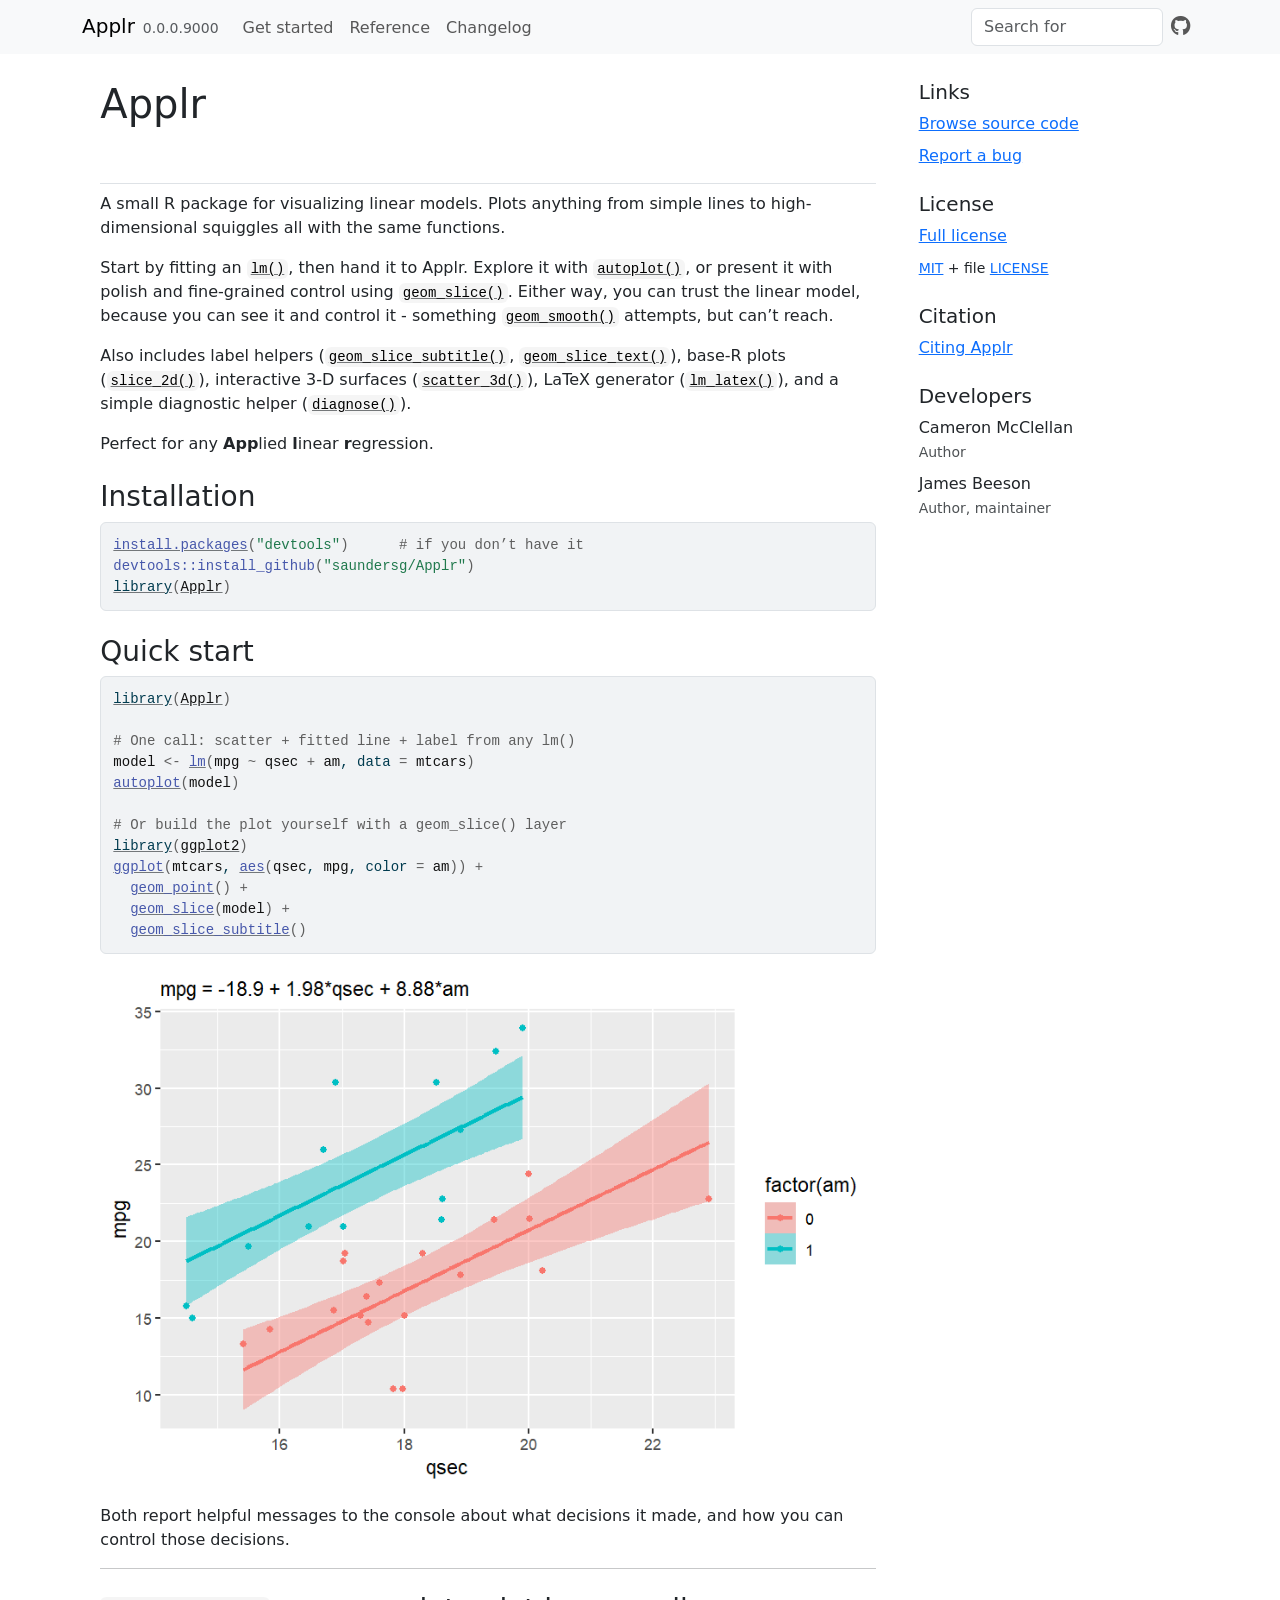
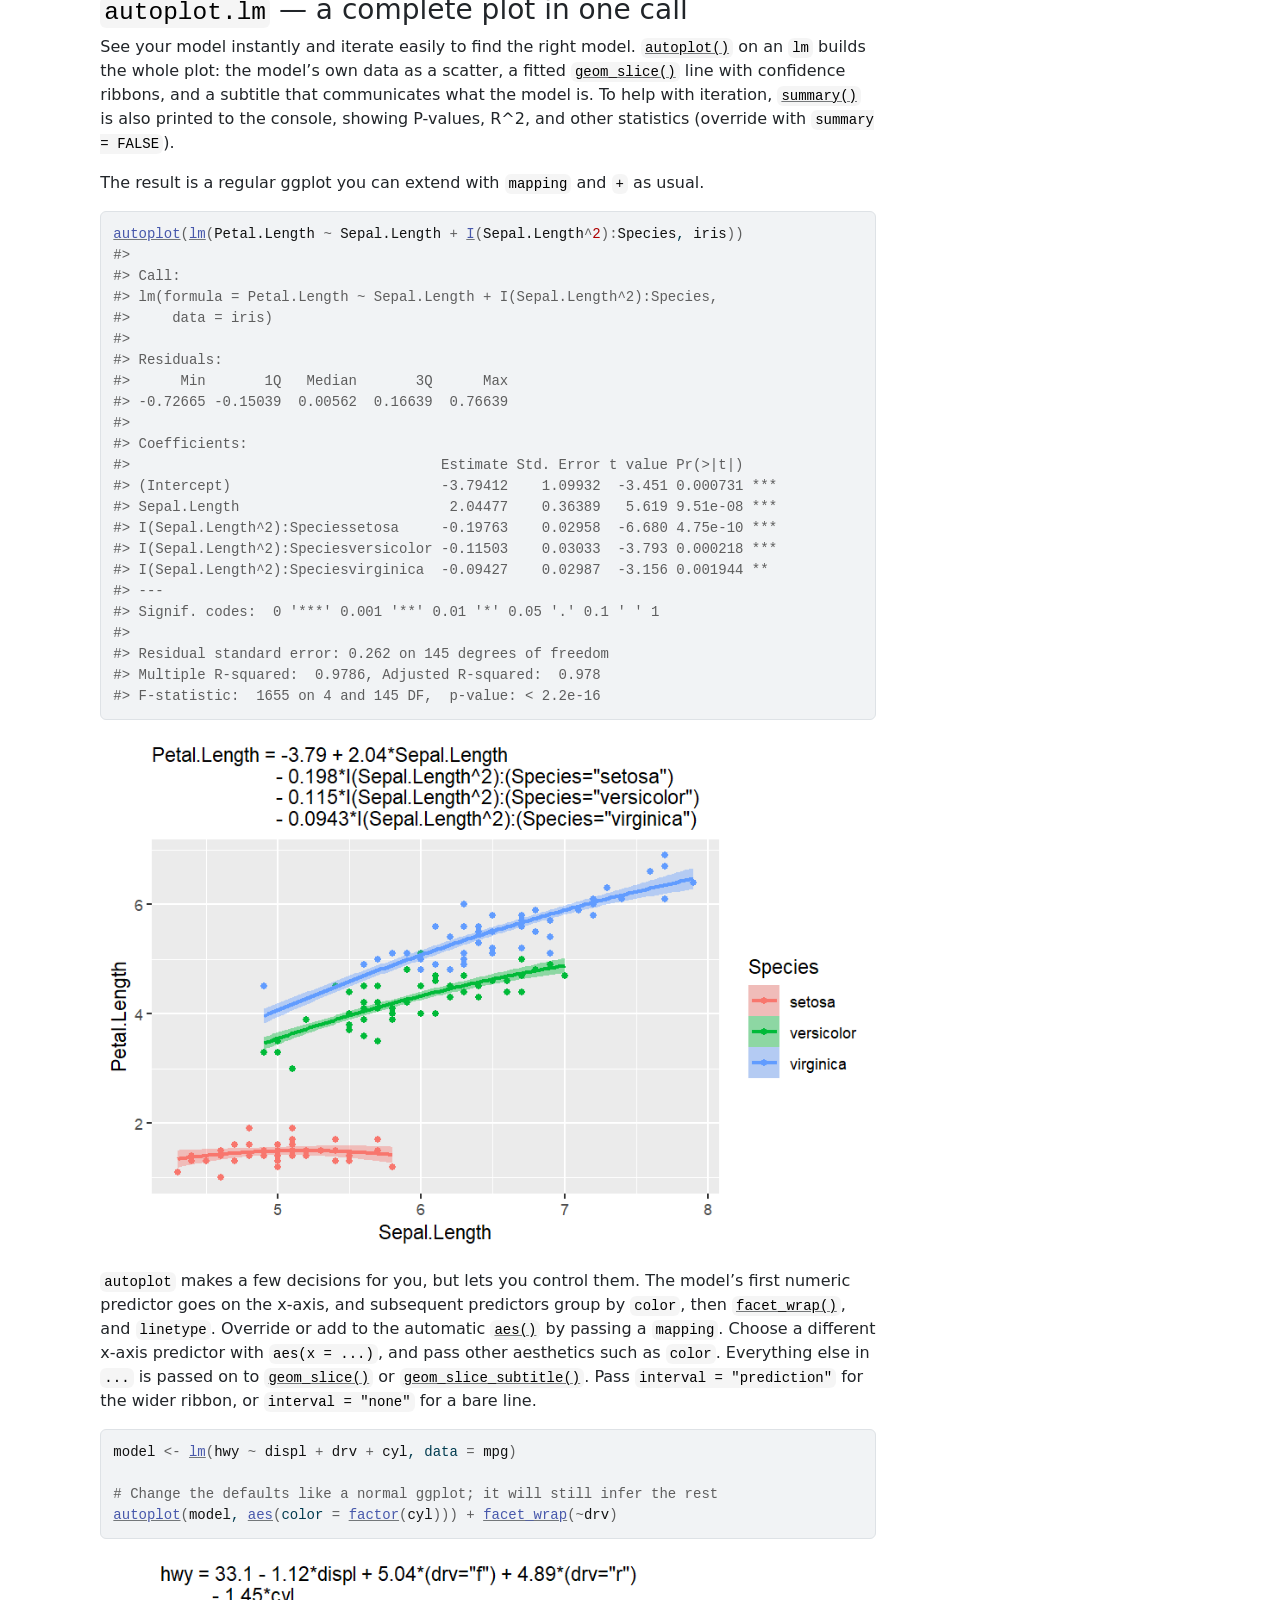
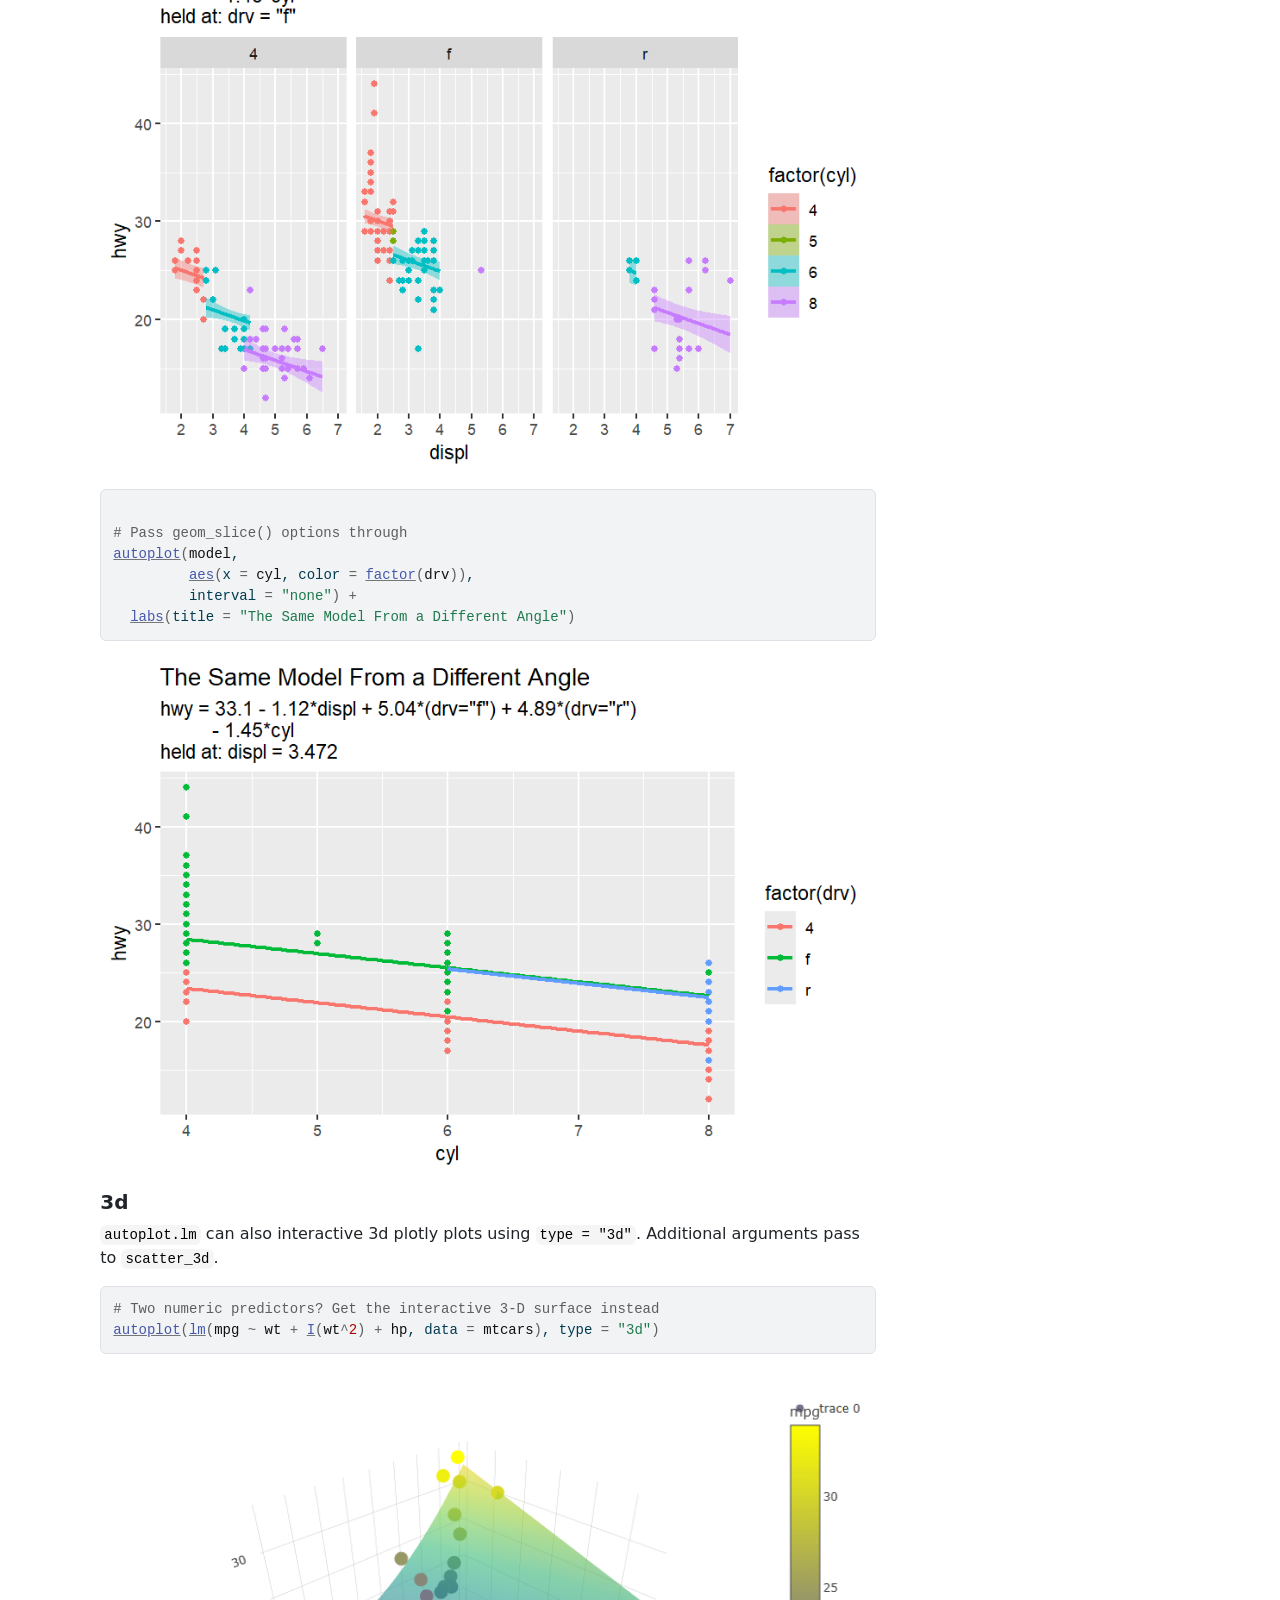
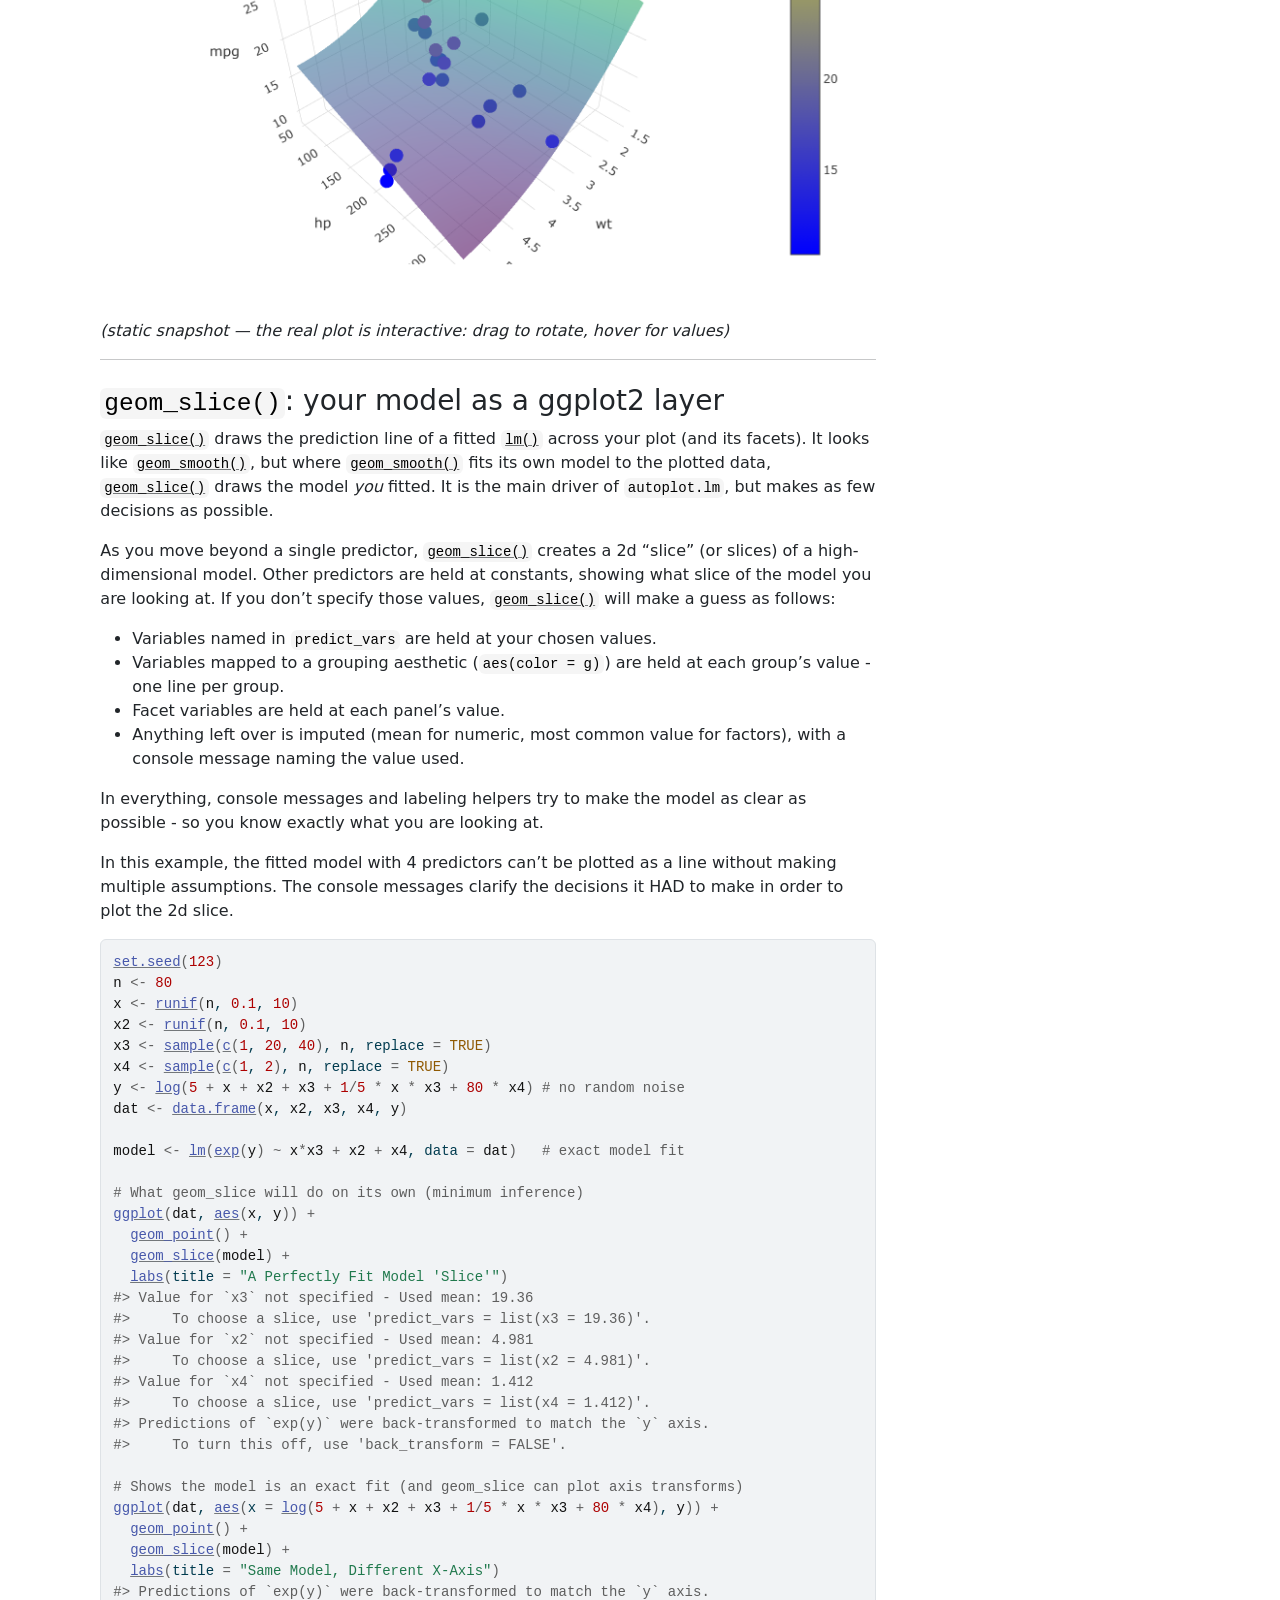
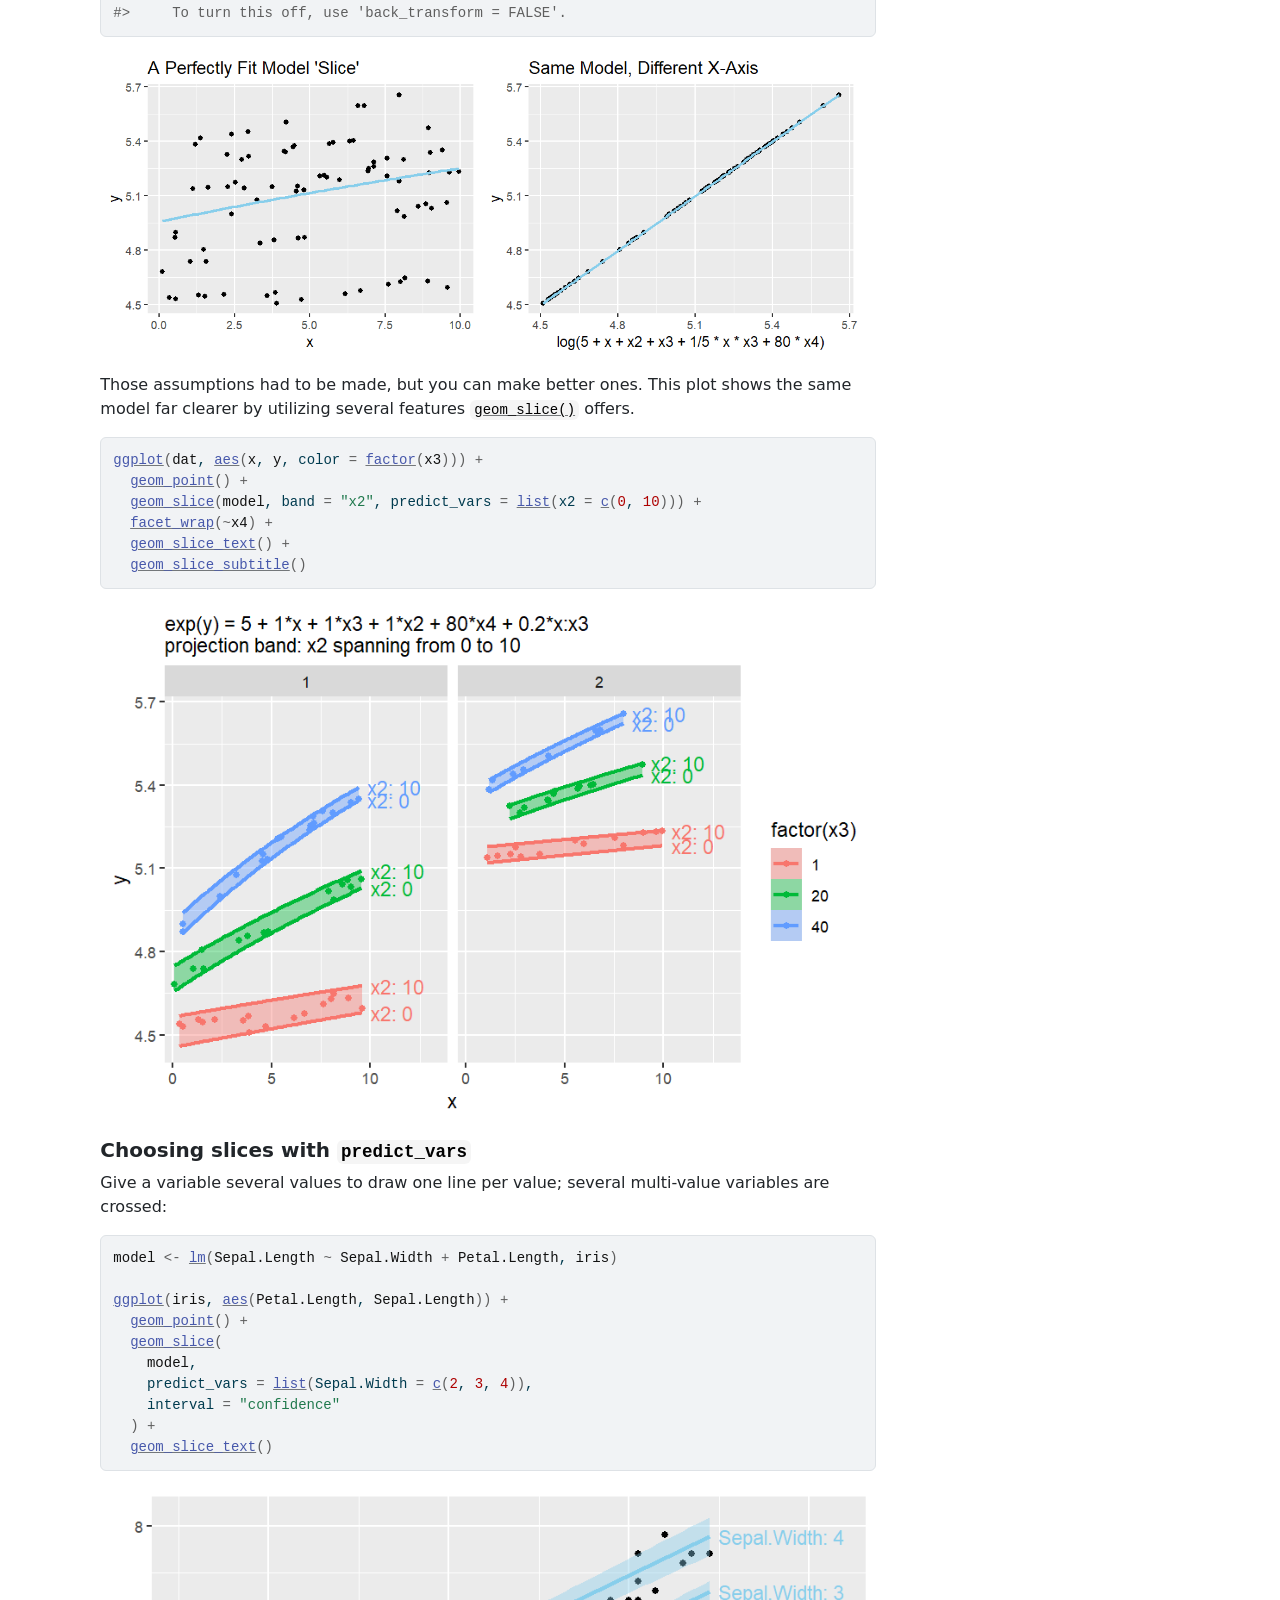
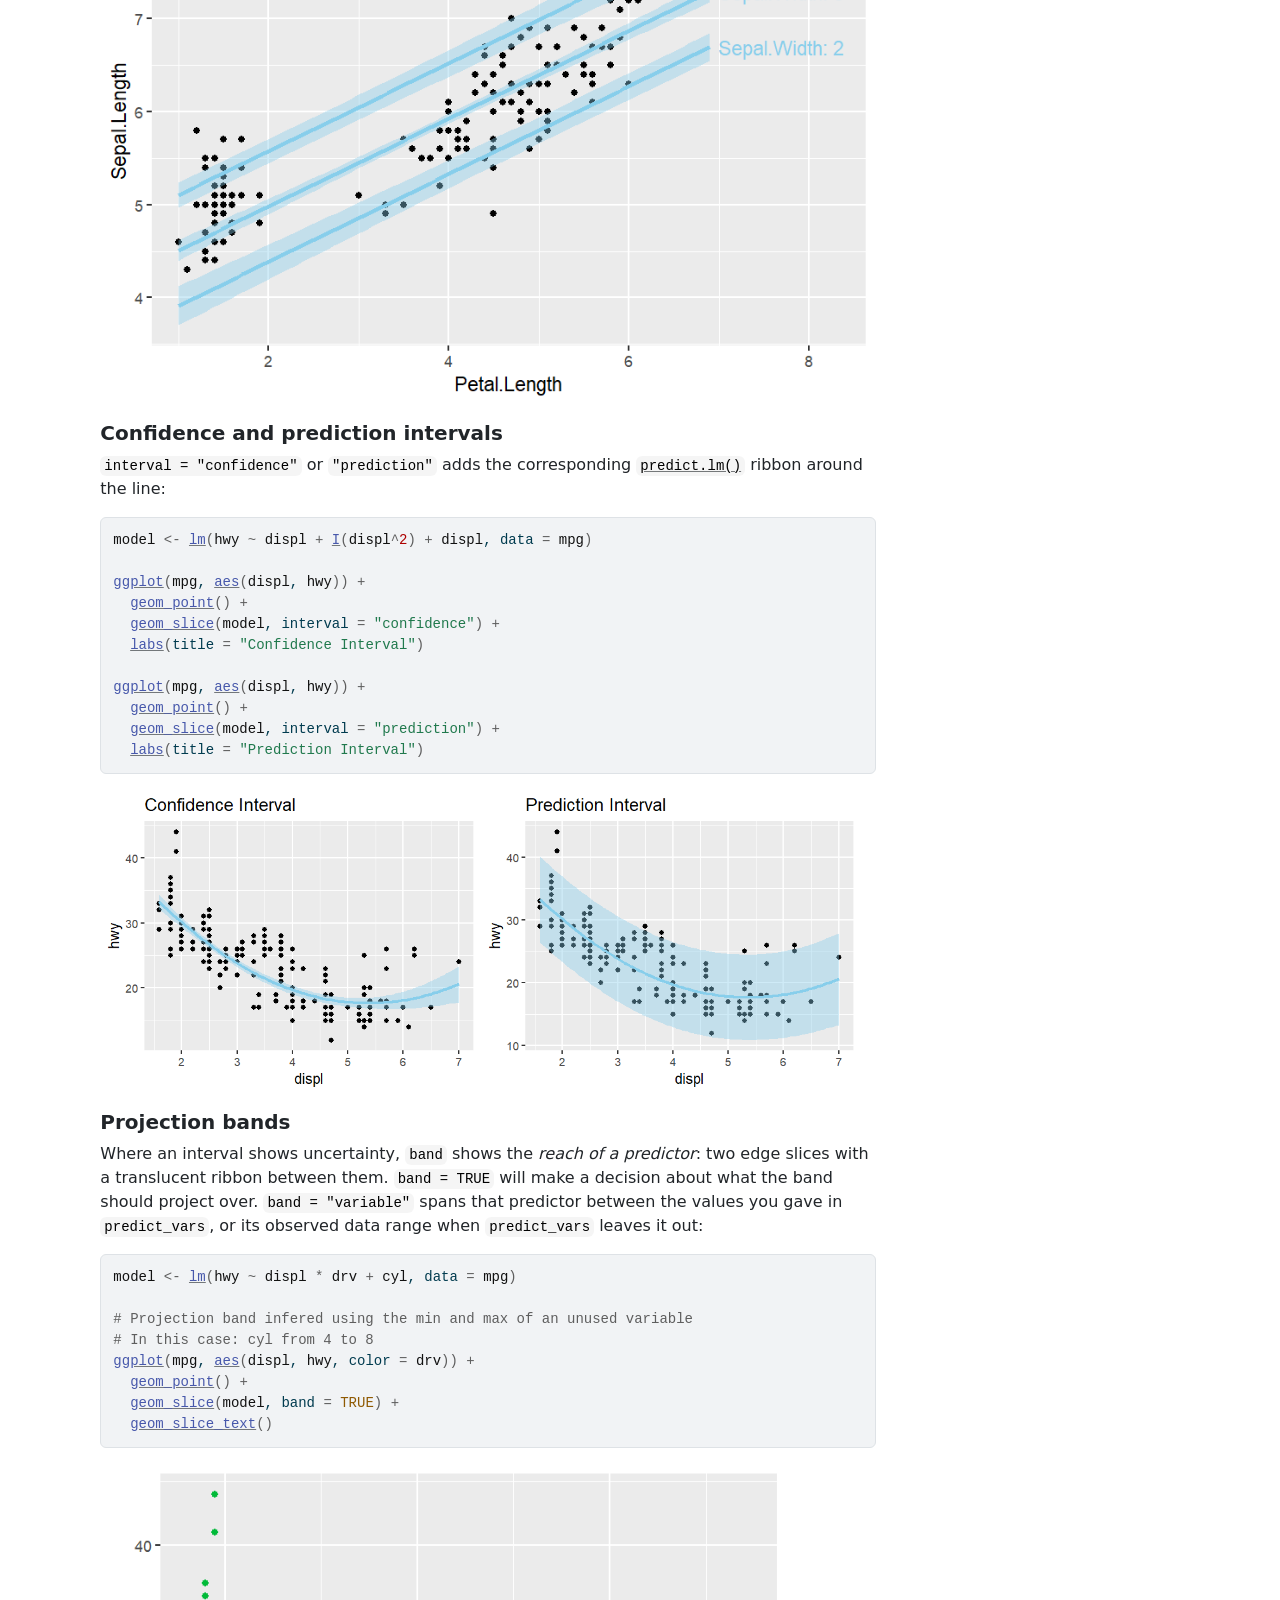
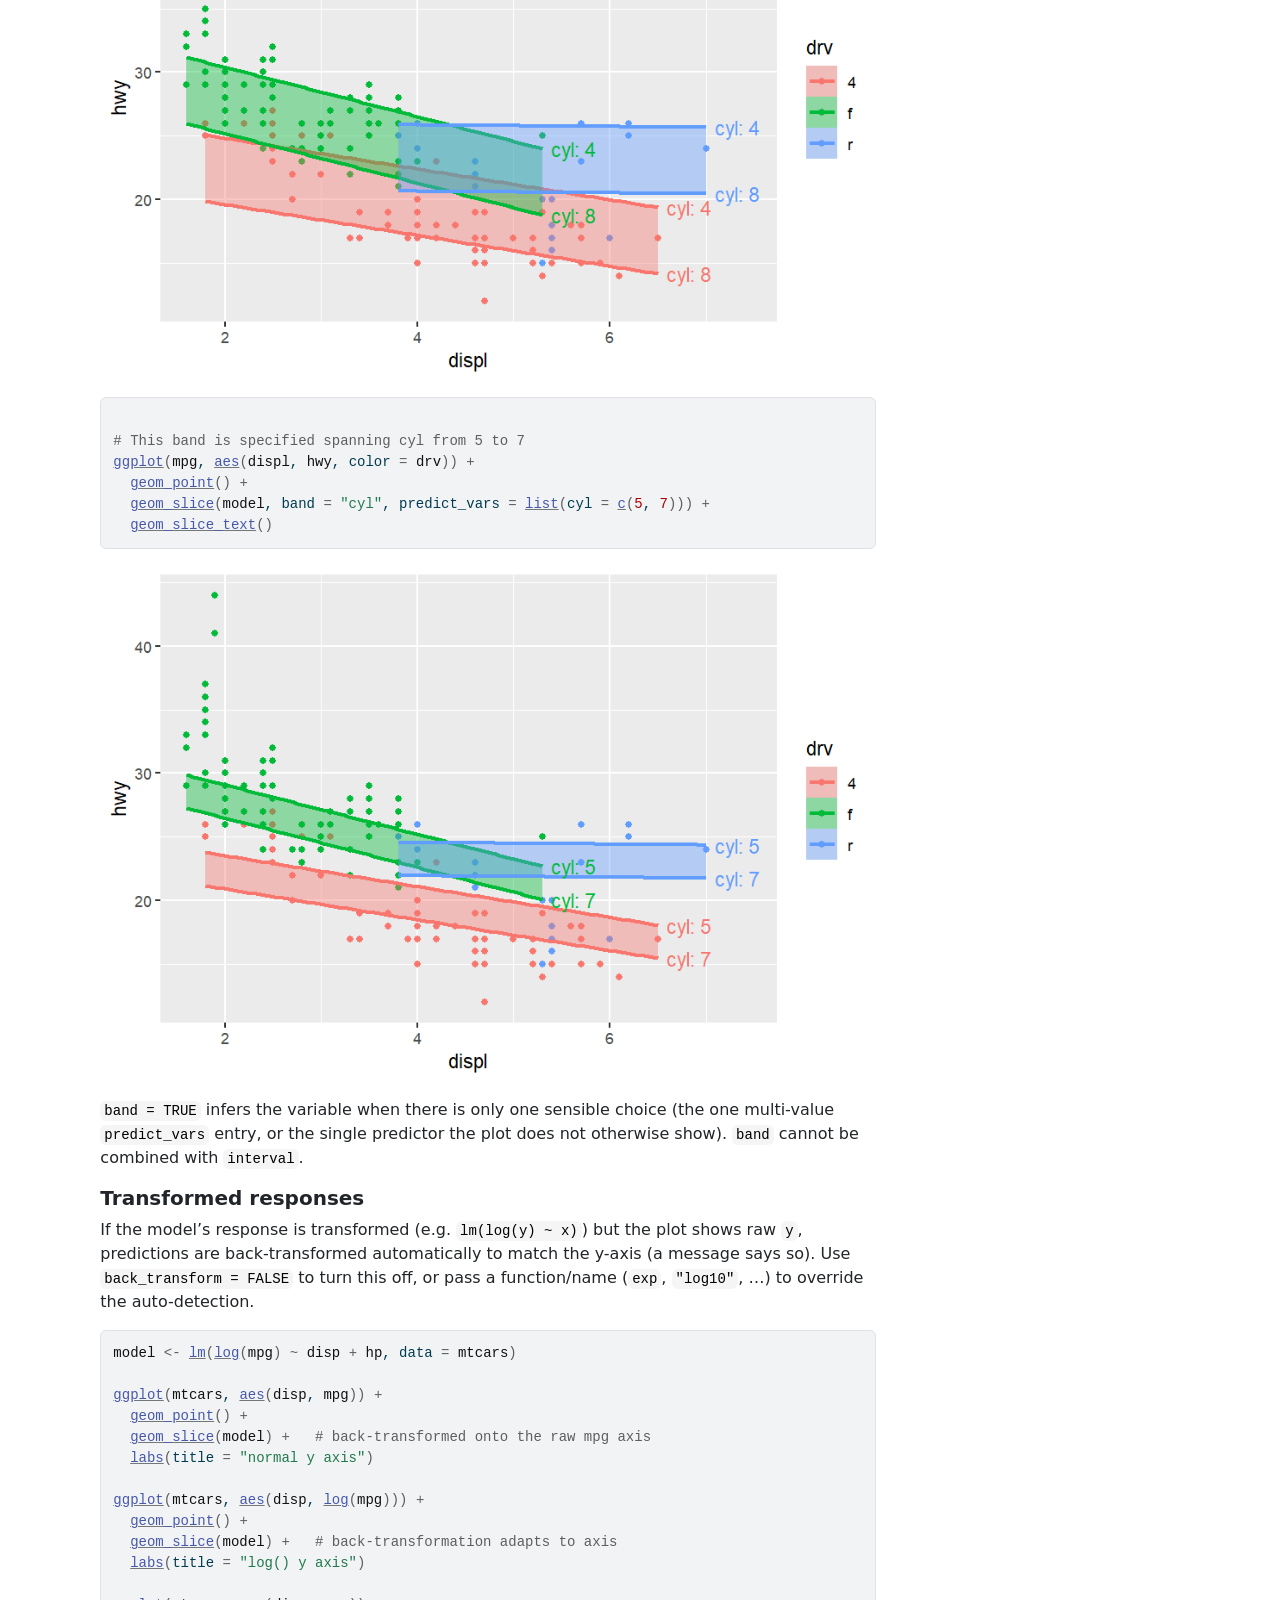
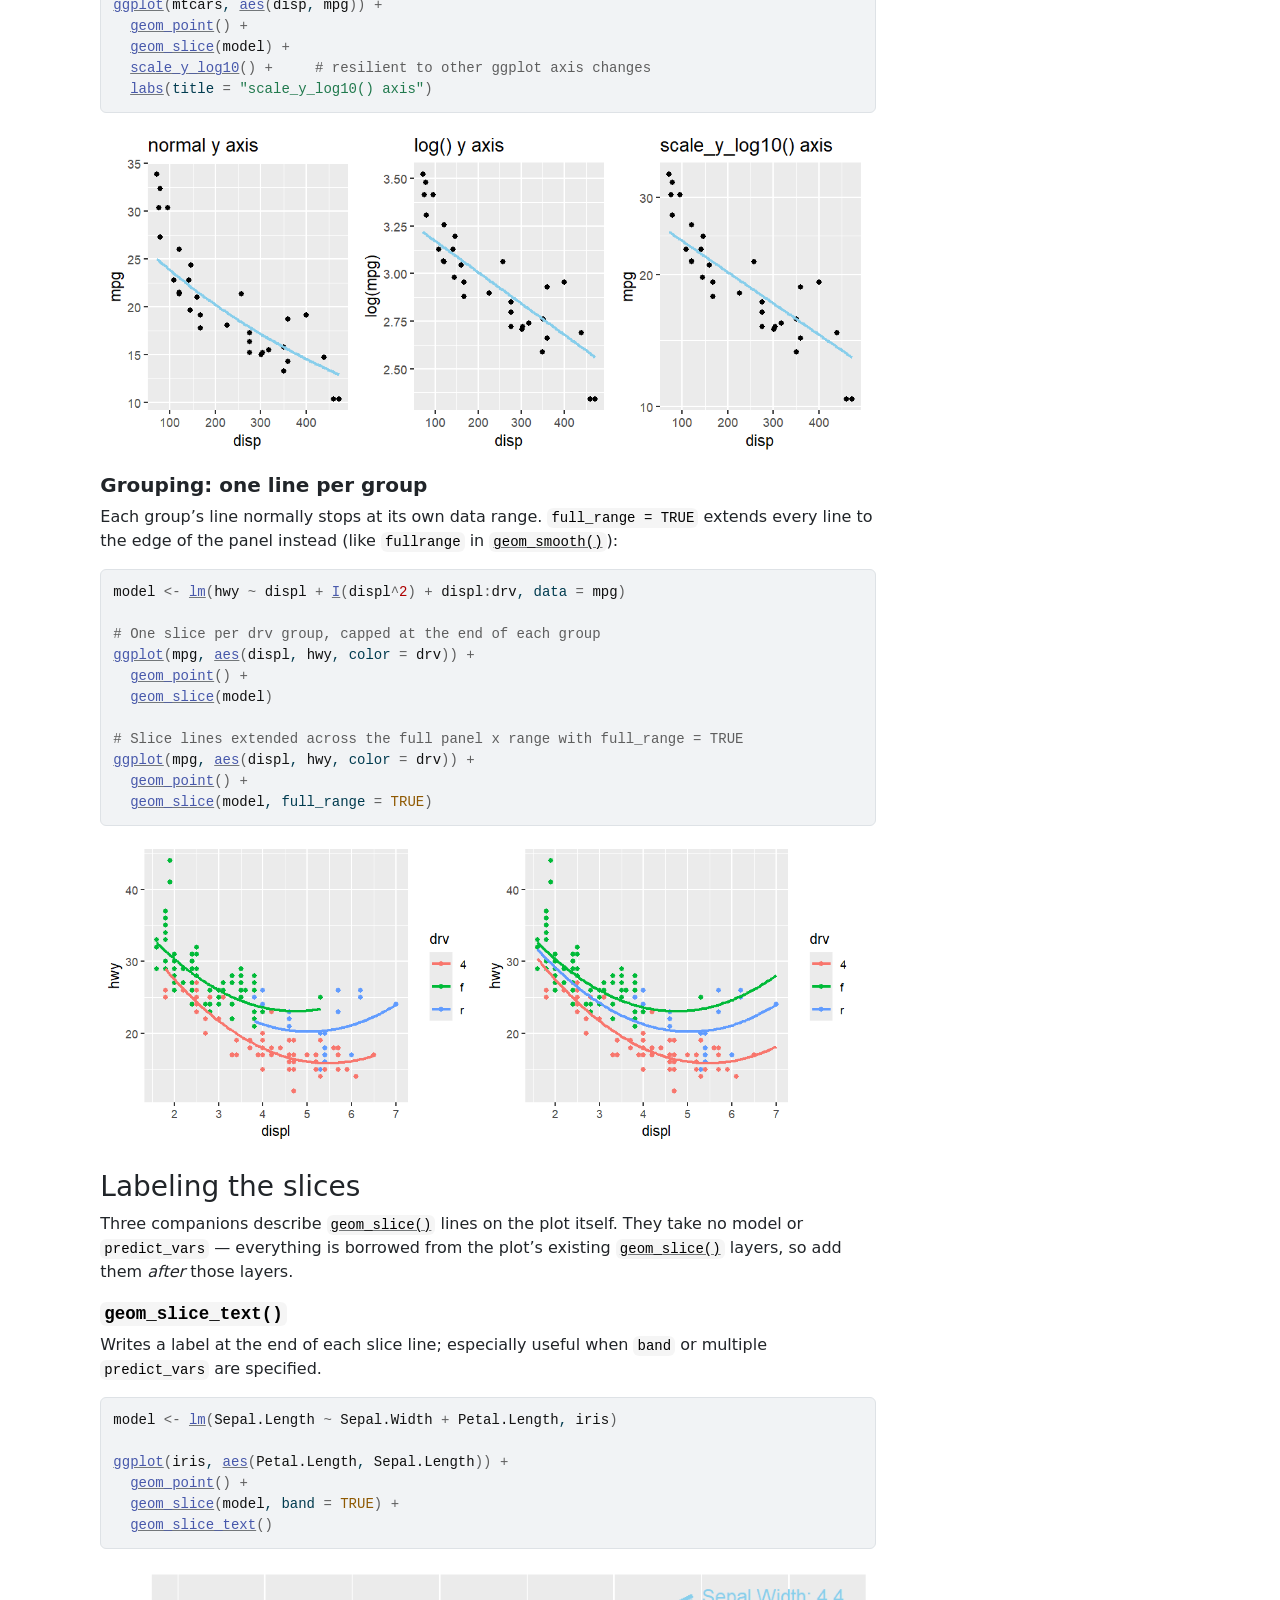
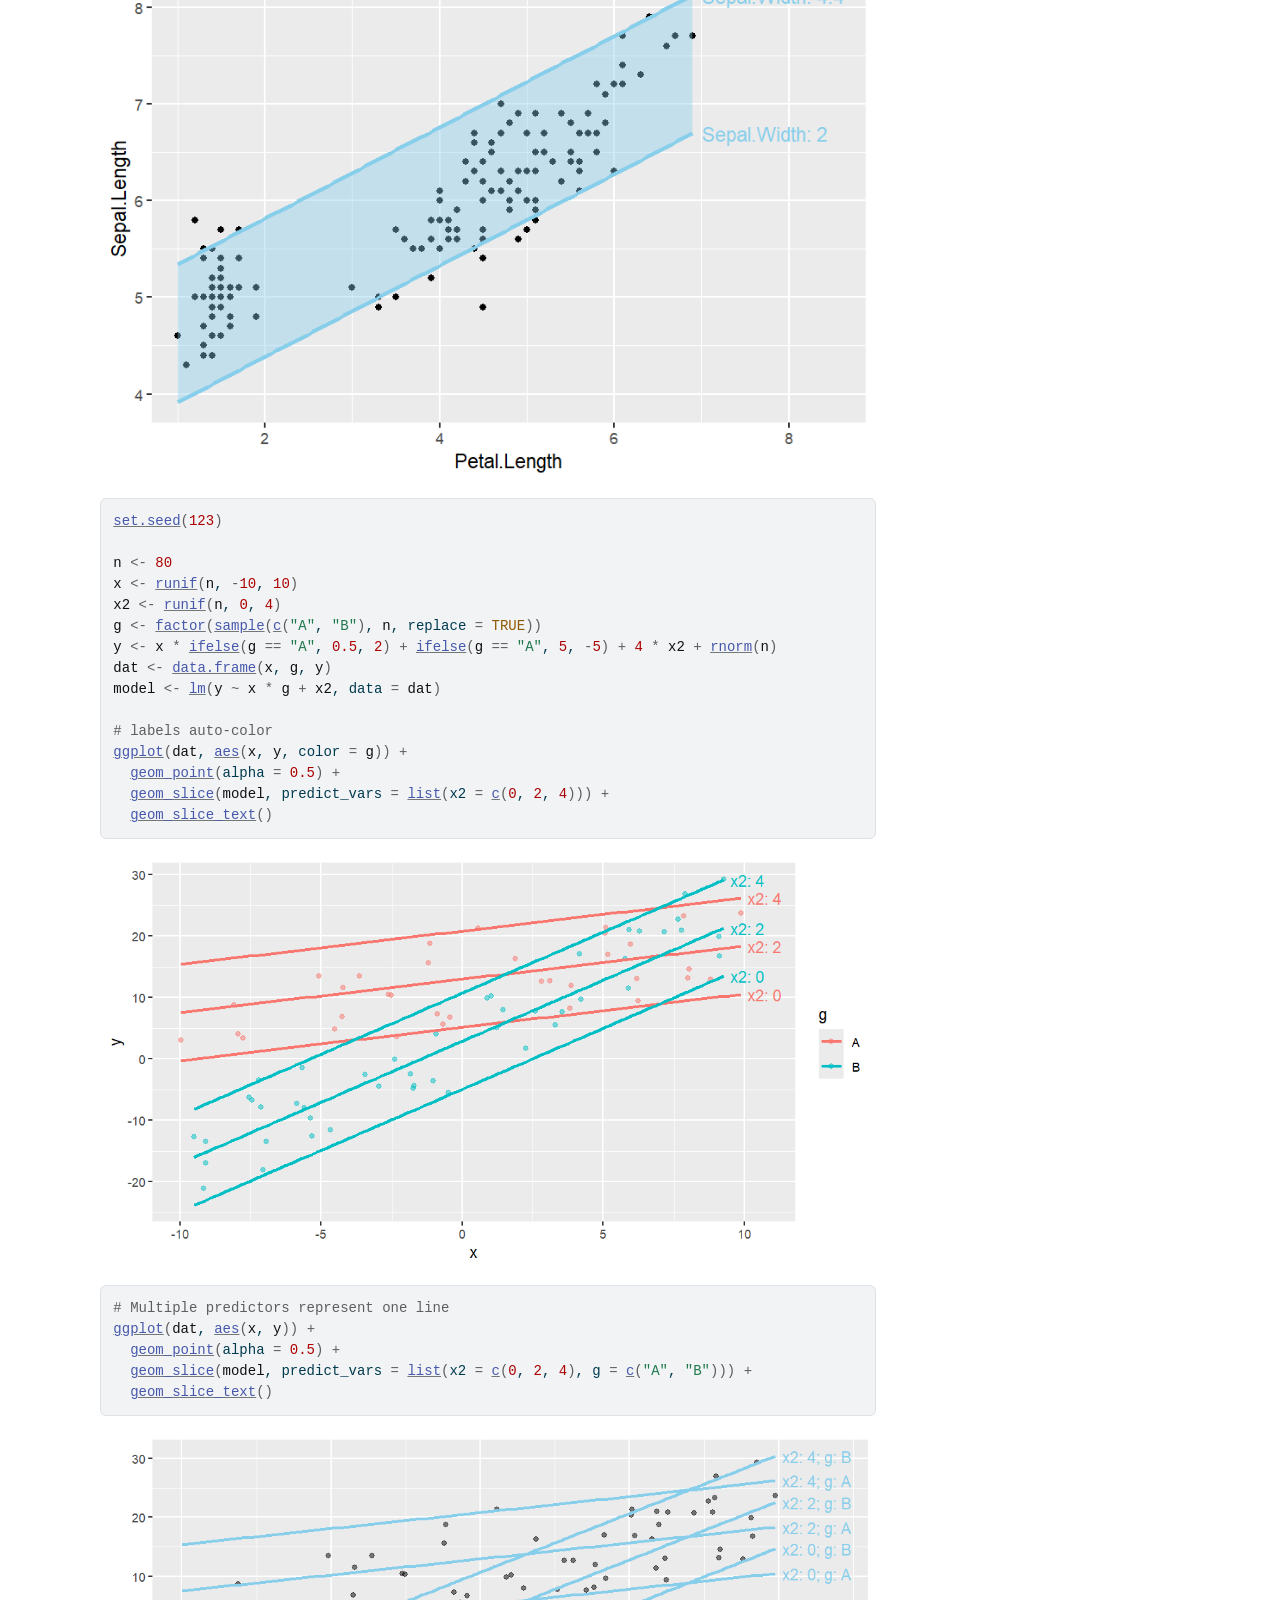
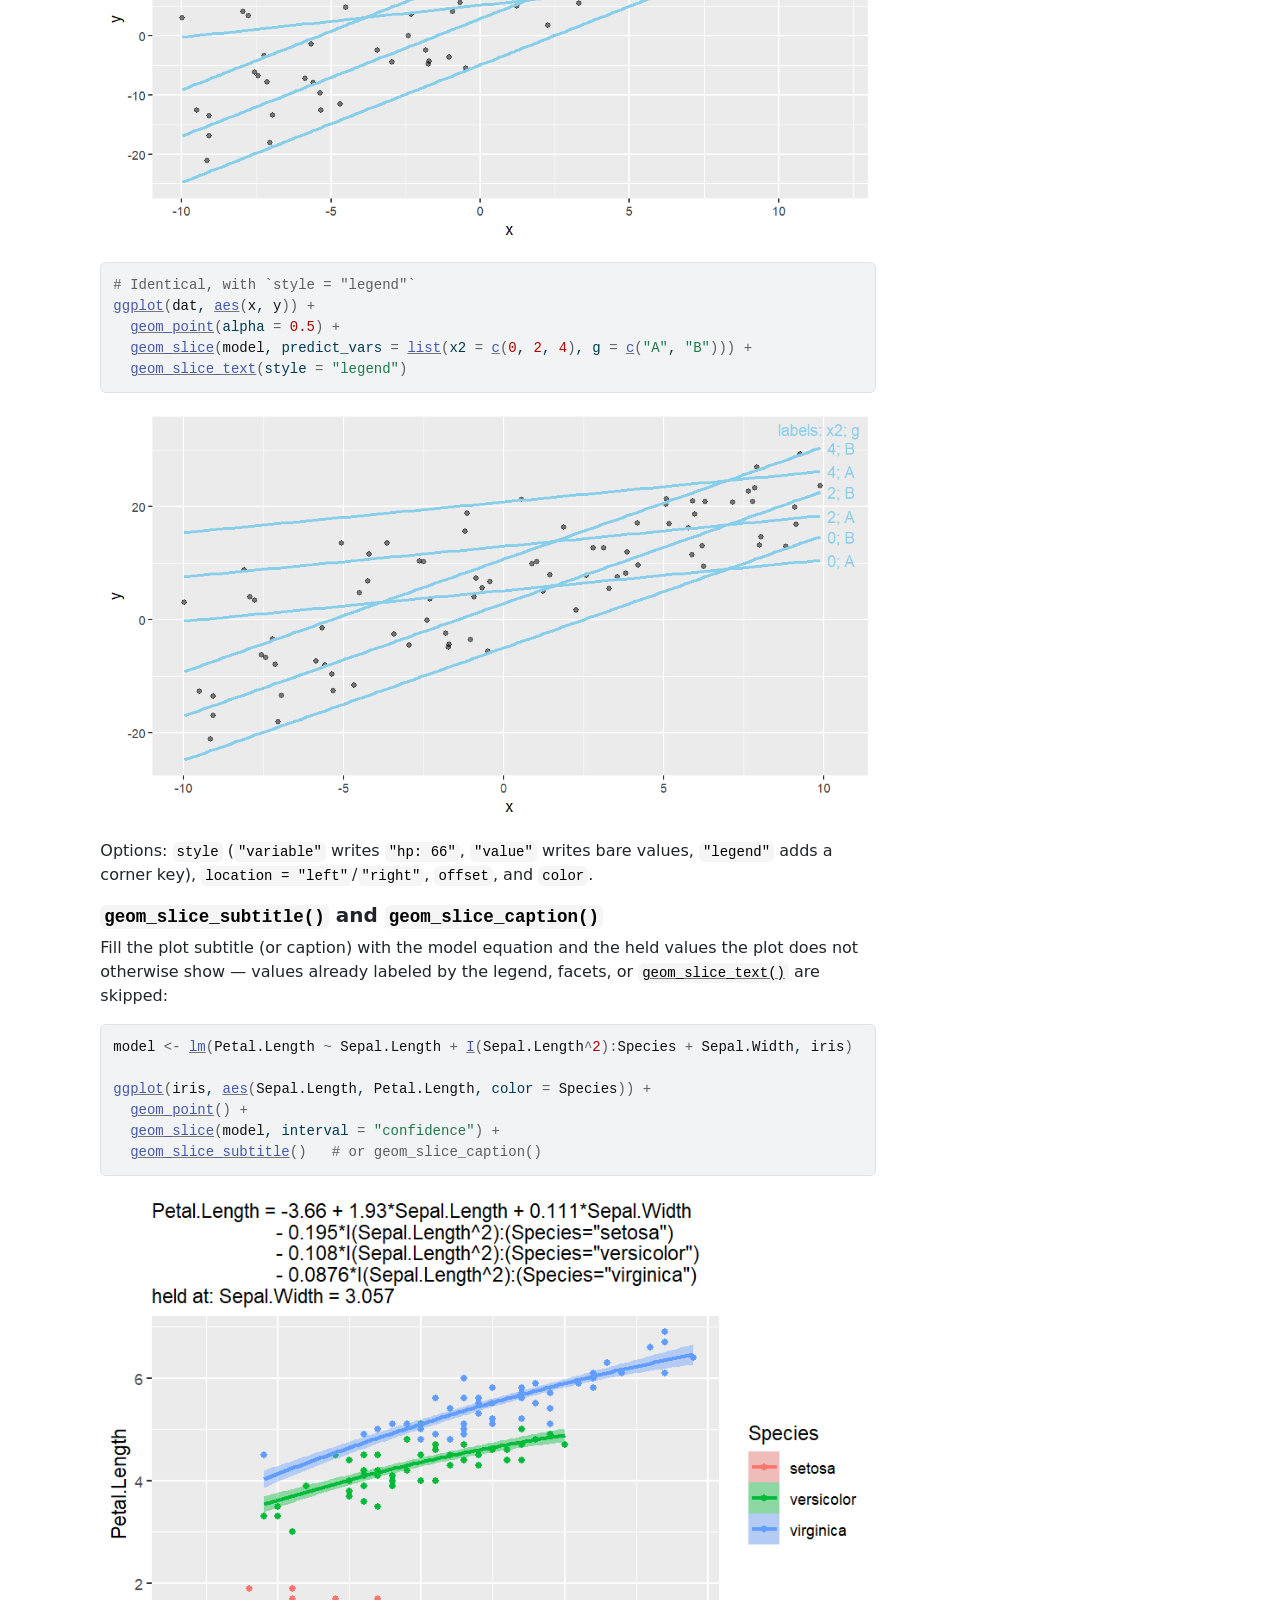
==== index.html @ b0dc3bfc "Deploying to gh-pages from @ saundersg/Applr@ad41217425f47ef70a92d88142b04748ae6c9b5e 🚀" ====
<!DOCTYPE html>
<!-- Generated by pkgdown: do not edit by hand --><html lang="en-US">
<head>
<meta http-equiv="Content-Type" content="text/html; charset=UTF-8">
<meta charset="utf-8">
<meta http-equiv="X-UA-Compatible" content="IE=edge">
<meta name="viewport" content="width=device-width, initial-scale=1, shrink-to-fit=no">
<title>Visualize and Explain Linear Models • Applr</title>
<script src="deps/jquery-3.6.0/jquery-3.6.0.min.js"></script><meta name="viewport" content="width=device-width, initial-scale=1, shrink-to-fit=no">
<link href="deps/bootstrap-5.3.8/bootstrap.min.css" rel="stylesheet">
<script src="deps/bootstrap-5.3.8/bootstrap.bundle.min.js"></script><link href="deps/font-awesome-6.5.2/css/all.min.css" rel="stylesheet">
<link href="deps/font-awesome-6.5.2/css/v4-shims.min.css" rel="stylesheet">
<script src="deps/headroom-0.11.0/headroom.min.js"></script><script src="deps/headroom-0.11.0/jQuery.headroom.min.js"></script><script src="deps/bootstrap-toc-1.0.1/bootstrap-toc.min.js"></script><script src="deps/clipboard.js-2.0.11/clipboard.min.js"></script><script src="deps/search-1.0.0/autocomplete.jquery.min.js"></script><script src="deps/search-1.0.0/fuse.min.js"></script><script src="deps/search-1.0.0/mark.min.js"></script><!-- pkgdown --><script src="pkgdown.js"></script><meta property="og:title" content="Visualize and Explain Linear Models">
<meta name="description" content="Tools for visualizing and explaining linear models fit with lm(). Draws 2D slices of higher-dimensional models in base graphics and as a ggplot2 layer, offers an interactive 3D scatter with a fitted surface for two-predictor models, and renders model equations as plain text or LaTeX.">
<meta property="og:description" content="Tools for visualizing and explaining linear models fit with lm(). Draws 2D slices of higher-dimensional models in base graphics and as a ggplot2 layer, offers an interactive 3D scatter with a fitted surface for two-predictor models, and renders model equations as plain text or LaTeX.">
</head>
<body>
    <a href="#main" class="visually-hidden-focusable">Skip to contents</a>


    <nav class="navbar navbar-expand-lg fixed-top bg-light" data-bs-theme="light" aria-label="Site navigation"><div class="container">

    <a class="navbar-brand me-2" href="index.html">Applr</a>

    <small class="nav-text text-muted me-auto" data-bs-toggle="tooltip" data-bs-placement="bottom" title="">0.0.0.9000</small>


    <button class="navbar-toggler" type="button" data-bs-toggle="collapse" data-bs-target="#navbar" aria-controls="navbar" aria-expanded="false" aria-label="Toggle navigation">
      <span class="navbar-toggler-icon"></span>
    </button>

    <div id="navbar" class="collapse navbar-collapse ms-3">
      <ul class="navbar-nav me-auto">
<li class="nav-item"><a class="nav-link" href="articles/Applr.html">Get started</a></li>
<li class="nav-item"><a class="nav-link" href="reference/index.html">Reference</a></li>
<li class="nav-item"><a class="nav-link" href="news/index.html">Changelog</a></li>
      </ul>
<ul class="navbar-nav">
<li class="nav-item"><form class="form-inline" role="search">
 <input class="form-control" type="search" name="search-input" id="search-input" autocomplete="off" aria-label="Search site" placeholder="Search for" data-search-index="search.json">
</form></li>
<li class="nav-item"><a class="external-link nav-link" href="https://github.com/saundersg/Applr/" aria-label="GitHub"><span class="fa fab fa-github fa-lg"></span></a></li>
      </ul>
</div>


  </div>
</nav><div class="container template-home">
<div class="row">
  <main id="main" class="col-md-9"><div class="section level1">
<div class="page-header"><h1 id="applr">Applr<a class="anchor" aria-label="anchor" href="#applr"></a>
</h1></div>
<p>A small R package for visualizing linear models. Plots anything from simple lines to high-dimensional squiggles all with the same functions.</p>
<p>Start by fitting an <code><a href="https://rdrr.io/r/stats/lm.html" class="external-link">lm()</a></code>, then hand it to Applr. Explore it with <code><a href="https://ggplot2.tidyverse.org/reference/autoplot.html" class="external-link">autoplot()</a></code>, or present it with polish and fine-grained control using <code><a href="reference/geom_slice.html">geom_slice()</a></code>. Either way, you can trust the linear model, because you can see it and control it - something <code><a href="https://ggplot2.tidyverse.org/reference/geom_smooth.html" class="external-link">geom_smooth()</a></code> attempts, but can’t reach.</p>
<p>Also includes label helpers (<code><a href="reference/geom_slice_subtitle.html">geom_slice_subtitle()</a></code>, <code><a href="reference/geom_slice_text.html">geom_slice_text()</a></code>), base-R plots (<code><a href="reference/slice_2d.html">slice_2d()</a></code>), interactive 3-D surfaces (<code><a href="reference/scatter_3d.html">scatter_3d()</a></code>), LaTeX generator (<code><a href="reference/lm_latex.html">lm_latex()</a></code>), and a simple diagnostic helper (<code><a href="reference/diagnose.html">diagnose()</a></code>).</p>
<p>Perfect for any <strong>App</strong>lied <strong>l</strong>inear <strong>r</strong>egression.</p>
<div class="section level2">
<h2 id="installation">Installation<a class="anchor" aria-label="anchor" href="#installation"></a>
</h2>
<div class="sourceCode" id="cb1"><pre class="downlit sourceCode r">
<code class="sourceCode R"><span><span class="fu"><a href="https://rdrr.io/r/utils/install.packages.html" class="external-link">install.packages</a></span><span class="op">(</span><span class="st">"devtools"</span><span class="op">)</span>      <span class="co"># if you don’t have it</span></span>
<span><span class="fu">devtools</span><span class="fu">::</span><span class="fu">install_github</span><span class="op">(</span><span class="st">"saundersg/Applr"</span><span class="op">)</span></span>
<span><span class="kw"><a href="https://rdrr.io/r/base/library.html" class="external-link">library</a></span><span class="op">(</span><span class="va"><a href="https://saundersg.github.io/Applr/">Applr</a></span><span class="op">)</span></span></code></pre></div>
</div>
<div class="section level2">
<h2 id="quick-start">Quick start<a class="anchor" aria-label="anchor" href="#quick-start"></a>
</h2>
<div class="sourceCode" id="cb2"><pre class="downlit sourceCode r">
<code class="sourceCode R"><span><span class="kw"><a href="https://rdrr.io/r/base/library.html" class="external-link">library</a></span><span class="op">(</span><span class="va"><a href="https://saundersg.github.io/Applr/">Applr</a></span><span class="op">)</span></span>
<span></span>
<span><span class="co"># One call: scatter + fitted line + label from any lm()</span></span>
<span><span class="va">model</span> <span class="op">&lt;-</span> <span class="fu"><a href="https://rdrr.io/r/stats/lm.html" class="external-link">lm</a></span><span class="op">(</span><span class="va">mpg</span> <span class="op">~</span> <span class="va">qsec</span> <span class="op">+</span> <span class="va">am</span>, data <span class="op">=</span> <span class="va">mtcars</span><span class="op">)</span></span>
<span><span class="fu"><a href="https://ggplot2.tidyverse.org/reference/autoplot.html" class="external-link">autoplot</a></span><span class="op">(</span><span class="va">model</span><span class="op">)</span></span>
<span></span>
<span><span class="co"># Or build the plot yourself with a geom_slice() layer</span></span>
<span><span class="kw"><a href="https://rdrr.io/r/base/library.html" class="external-link">library</a></span><span class="op">(</span><span class="va"><a href="https://ggplot2.tidyverse.org" class="external-link">ggplot2</a></span><span class="op">)</span></span>
<span><span class="fu"><a href="https://ggplot2.tidyverse.org/reference/ggplot.html" class="external-link">ggplot</a></span><span class="op">(</span><span class="va">mtcars</span>, <span class="fu"><a href="https://ggplot2.tidyverse.org/reference/aes.html" class="external-link">aes</a></span><span class="op">(</span><span class="va">qsec</span>, <span class="va">mpg</span>, color <span class="op">=</span> <span class="va">am</span><span class="op">)</span><span class="op">)</span> <span class="op">+</span></span>
<span>  <span class="fu"><a href="https://ggplot2.tidyverse.org/reference/geom_point.html" class="external-link">geom_point</a></span><span class="op">(</span><span class="op">)</span> <span class="op">+</span></span>
<span>  <span class="fu"><a href="reference/geom_slice.html">geom_slice</a></span><span class="op">(</span><span class="va">model</span><span class="op">)</span> <span class="op">+</span></span>
<span>  <span class="fu"><a href="reference/geom_slice_subtitle.html">geom_slice_subtitle</a></span><span class="op">(</span><span class="op">)</span></span></code></pre></div>
<p><img src="reference/figures/README-quickstart-autoplot-1.png" alt="autoplot() of an lm: scatter plot with the fitted slice line"></p>
<p>Both report helpful messages to the console about what decisions it made, and how you can control those decisions.</p>
<hr>
</div>
<div class="section level2">
<h2 id="autoplotlm--a-complete-plot-in-one-call">
<code>autoplot.lm</code> — a complete plot in one call<a class="anchor" aria-label="anchor" href="#autoplotlm--a-complete-plot-in-one-call"></a>
</h2>
<p>See your model instantly and iterate easily to find the right model. <code><a href="https://ggplot2.tidyverse.org/reference/autoplot.html" class="external-link">autoplot()</a></code> on an <code>lm</code> builds the whole plot: the model’s own data as a scatter, a fitted <code><a href="reference/geom_slice.html">geom_slice()</a></code> line with confidence ribbons, and a subtitle that communicates what the model is. To help with iteration, <code><a href="https://rdrr.io/r/base/summary.html" class="external-link">summary()</a></code> is also printed to the console, showing P-values, R^2, and other statistics (override with <code>summary = FALSE</code>).</p>
<p>The result is a regular ggplot you can extend with <code>mapping</code> and <code>+</code> as usual.</p>
<div class="sourceCode" id="cb3"><pre class="downlit sourceCode r">
<code class="sourceCode R"><span><span class="fu"><a href="https://ggplot2.tidyverse.org/reference/autoplot.html" class="external-link">autoplot</a></span><span class="op">(</span><span class="fu"><a href="https://rdrr.io/r/stats/lm.html" class="external-link">lm</a></span><span class="op">(</span><span class="va">Petal.Length</span> <span class="op">~</span> <span class="va">Sepal.Length</span> <span class="op">+</span> <span class="fu"><a href="https://rdrr.io/r/base/AsIs.html" class="external-link">I</a></span><span class="op">(</span><span class="va">Sepal.Length</span><span class="op">^</span><span class="fl">2</span><span class="op">)</span><span class="op">:</span><span class="va">Species</span>, <span class="va">iris</span><span class="op">)</span><span class="op">)</span></span>
<span><span class="co">#&gt; </span></span>
<span><span class="co">#&gt; Call:</span></span>
<span><span class="co">#&gt; lm(formula = Petal.Length ~ Sepal.Length + I(Sepal.Length^2):Species, </span></span>
<span><span class="co">#&gt;     data = iris)</span></span>
<span><span class="co">#&gt; </span></span>
<span><span class="co">#&gt; Residuals:</span></span>
<span><span class="co">#&gt;      Min       1Q   Median       3Q      Max </span></span>
<span><span class="co">#&gt; -0.72665 -0.15039  0.00562  0.16639  0.76639 </span></span>
<span><span class="co">#&gt; </span></span>
<span><span class="co">#&gt; Coefficients:</span></span>
<span><span class="co">#&gt;                                     Estimate Std. Error t value Pr(&gt;|t|)    </span></span>
<span><span class="co">#&gt; (Intercept)                         -3.79412    1.09932  -3.451 0.000731 ***</span></span>
<span><span class="co">#&gt; Sepal.Length                         2.04477    0.36389   5.619 9.51e-08 ***</span></span>
<span><span class="co">#&gt; I(Sepal.Length^2):Speciessetosa     -0.19763    0.02958  -6.680 4.75e-10 ***</span></span>
<span><span class="co">#&gt; I(Sepal.Length^2):Speciesversicolor -0.11503    0.03033  -3.793 0.000218 ***</span></span>
<span><span class="co">#&gt; I(Sepal.Length^2):Speciesvirginica  -0.09427    0.02987  -3.156 0.001944 ** </span></span>
<span><span class="co">#&gt; ---</span></span>
<span><span class="co">#&gt; Signif. codes:  0 '***' 0.001 '**' 0.01 '*' 0.05 '.' 0.1 ' ' 1</span></span>
<span><span class="co">#&gt; </span></span>
<span><span class="co">#&gt; Residual standard error: 0.262 on 145 degrees of freedom</span></span>
<span><span class="co">#&gt; Multiple R-squared:  0.9786, Adjusted R-squared:  0.978 </span></span>
<span><span class="co">#&gt; F-statistic:  1655 on 4 and 145 DF,  p-value: &lt; 2.2e-16</span></span></code></pre></div>
<p><img src="reference/figures/README-autoplot-1.png" alt="autoplot() with a confidence interval and a custom title"></p>
<p><code>autoplot</code> makes a few decisions for you, but lets you control them. The model’s first numeric predictor goes on the x-axis, and subsequent predictors group by <code>color</code>, then <code><a href="https://ggplot2.tidyverse.org/reference/facet_wrap.html" class="external-link">facet_wrap()</a></code>, and <code>linetype</code>. Override or add to the automatic <code><a href="https://ggplot2.tidyverse.org/reference/aes.html" class="external-link">aes()</a></code> by passing a <code>mapping</code>. Choose a different x-axis predictor with <code>aes(x = ...)</code>, and pass other aesthetics such as <code>color</code>. Everything else in <code>...</code> is passed on to <code><a href="reference/geom_slice.html">geom_slice()</a></code> or <code><a href="reference/geom_slice_subtitle.html">geom_slice_subtitle()</a></code>. Pass <code>interval = "prediction"</code> for the wider ribbon, or <code>interval = "none"</code> for a bare line.</p>
<div class="sourceCode" id="cb4"><pre class="downlit sourceCode r">
<code class="sourceCode R"><span><span class="va">model</span> <span class="op">&lt;-</span> <span class="fu"><a href="https://rdrr.io/r/stats/lm.html" class="external-link">lm</a></span><span class="op">(</span><span class="va">hwy</span> <span class="op">~</span> <span class="va">displ</span> <span class="op">+</span> <span class="va">drv</span> <span class="op">+</span> <span class="va">cyl</span>, data <span class="op">=</span> <span class="va">mpg</span><span class="op">)</span></span>
<span></span>
<span><span class="co"># Change the defaults like a normal ggplot; it will still infer the rest</span></span>
<span><span class="fu"><a href="https://ggplot2.tidyverse.org/reference/autoplot.html" class="external-link">autoplot</a></span><span class="op">(</span><span class="va">model</span>, <span class="fu"><a href="https://ggplot2.tidyverse.org/reference/aes.html" class="external-link">aes</a></span><span class="op">(</span>color <span class="op">=</span> <span class="fu"><a href="https://rdrr.io/r/base/factor.html" class="external-link">factor</a></span><span class="op">(</span><span class="va">cyl</span><span class="op">)</span><span class="op">)</span><span class="op">)</span> <span class="op">+</span> <span class="fu"><a href="https://ggplot2.tidyverse.org/reference/facet_wrap.html" class="external-link">facet_wrap</a></span><span class="op">(</span><span class="op">~</span><span class="va">drv</span><span class="op">)</span></span></code></pre></div>
<p><img src="reference/figures/README-autoplot-mapping-1.png" alt="autoplot() with an x-axis override and a color mapping"></p>
<div class="sourceCode" id="cb5"><pre class="downlit sourceCode r">
<code class="sourceCode R"><span></span>
<span><span class="co"># Pass geom_slice() options through</span></span>
<span><span class="fu"><a href="https://ggplot2.tidyverse.org/reference/autoplot.html" class="external-link">autoplot</a></span><span class="op">(</span><span class="va">model</span>,</span>
<span>         <span class="fu"><a href="https://ggplot2.tidyverse.org/reference/aes.html" class="external-link">aes</a></span><span class="op">(</span>x <span class="op">=</span> <span class="va">cyl</span>, color <span class="op">=</span> <span class="fu"><a href="https://rdrr.io/r/base/factor.html" class="external-link">factor</a></span><span class="op">(</span><span class="va">drv</span><span class="op">)</span><span class="op">)</span>,</span>
<span>         interval <span class="op">=</span> <span class="st">"none"</span><span class="op">)</span> <span class="op">+</span></span>
<span>  <span class="fu"><a href="https://ggplot2.tidyverse.org/reference/labs.html" class="external-link">labs</a></span><span class="op">(</span>title <span class="op">=</span> <span class="st">"The Same Model From a Different Angle"</span><span class="op">)</span></span></code></pre></div>
<p><img src="reference/figures/README-autoplot-mapping-2.png" alt="autoplot() with an x-axis override and a color mapping"></p>
<div class="section level3">
<h3 id="id_3d">3d<a class="anchor" aria-label="anchor" href="#id_3d"></a>
</h3>
<p><code>autoplot.lm</code> can also interactive 3d plotly plots using <code>type = "3d"</code>. Additional arguments pass to <code>scatter_3d</code>.</p>
<div class="sourceCode" id="cb6"><pre class="downlit sourceCode r">
<code class="sourceCode R"><span><span class="co"># Two numeric predictors? Get the interactive 3-D surface instead</span></span>
<span><span class="fu"><a href="https://ggplot2.tidyverse.org/reference/autoplot.html" class="external-link">autoplot</a></span><span class="op">(</span><span class="fu"><a href="https://rdrr.io/r/stats/lm.html" class="external-link">lm</a></span><span class="op">(</span><span class="va">mpg</span> <span class="op">~</span> <span class="va">wt</span> <span class="op">+</span> <span class="fu"><a href="https://rdrr.io/r/base/AsIs.html" class="external-link">I</a></span><span class="op">(</span><span class="va">wt</span><span class="op">^</span><span class="fl">2</span><span class="op">)</span> <span class="op">+</span> <span class="va">hp</span>, data <span class="op">=</span> <span class="va">mtcars</span><span class="op">)</span>, type <span class="op">=</span> <span class="st">"3d"</span><span class="op">)</span></span></code></pre></div>
<p><img src="reference/figures/README-autoplot-3d-1.png" alt="Interactive 3-D scatter with the fitted regression surface (static snapshot)"></p>
<p><em>(static snapshot — the real plot is interactive: drag to rotate, hover for values)</em></p>
<hr>
</div>
</div>
<div class="section level2">
<h2 id="geom_slice-your-model-as-a-ggplot2-layer">
<code>geom_slice()</code>: your model as a ggplot2 layer<a class="anchor" aria-label="anchor" href="#geom_slice-your-model-as-a-ggplot2-layer"></a>
</h2>
<p><code><a href="reference/geom_slice.html">geom_slice()</a></code> draws the prediction line of a fitted <code><a href="https://rdrr.io/r/stats/lm.html" class="external-link">lm()</a></code> across your plot (and its facets). It looks like <code><a href="https://ggplot2.tidyverse.org/reference/geom_smooth.html" class="external-link">geom_smooth()</a></code>, but where <code><a href="https://ggplot2.tidyverse.org/reference/geom_smooth.html" class="external-link">geom_smooth()</a></code> fits its own model to the plotted data, <code><a href="reference/geom_slice.html">geom_slice()</a></code> draws the model <em>you</em> fitted. It is the main driver of <code>autoplot.lm</code>, but makes as few decisions as possible.</p>
<p>As you move beyond a single predictor, <code><a href="reference/geom_slice.html">geom_slice()</a></code> creates a 2d “slice” (or slices) of a high-dimensional model. Other predictors are held at constants, showing what slice of the model you are looking at. If you don’t specify those values, <code><a href="reference/geom_slice.html">geom_slice()</a></code> will make a guess as follows:</p>
<ul>
<li>Variables named in <code>predict_vars</code> are held at your chosen values.</li>
<li>Variables mapped to a grouping aesthetic (<code>aes(color = g)</code>) are held at each group’s value - one line per group.</li>
<li>Facet variables are held at each panel’s value.</li>
<li>Anything left over is imputed (mean for numeric, most common value for factors), with a console message naming the value used.</li>
</ul>
<p>In everything, console messages and labeling helpers try to make the model as clear as possible - so you know exactly what you are looking at.</p>
<p>In this example, the fitted model with 4 predictors can’t be plotted as a line without making multiple assumptions. The console messages clarify the decisions it HAD to make in order to plot the 2d slice.</p>
<div class="sourceCode" id="cb7"><pre class="downlit sourceCode r">
<code class="sourceCode R"><span><span class="fu"><a href="https://rdrr.io/r/base/Random.html" class="external-link">set.seed</a></span><span class="op">(</span><span class="fl">123</span><span class="op">)</span></span>
<span><span class="va">n</span> <span class="op">&lt;-</span> <span class="fl">80</span></span>
<span><span class="va">x</span> <span class="op">&lt;-</span> <span class="fu"><a href="https://rdrr.io/r/stats/Uniform.html" class="external-link">runif</a></span><span class="op">(</span><span class="va">n</span>, <span class="fl">0.1</span>, <span class="fl">10</span><span class="op">)</span></span>
<span><span class="va">x2</span> <span class="op">&lt;-</span> <span class="fu"><a href="https://rdrr.io/r/stats/Uniform.html" class="external-link">runif</a></span><span class="op">(</span><span class="va">n</span>, <span class="fl">0.1</span>, <span class="fl">10</span><span class="op">)</span></span>
<span><span class="va">x3</span> <span class="op">&lt;-</span> <span class="fu"><a href="https://rdrr.io/r/base/sample.html" class="external-link">sample</a></span><span class="op">(</span><span class="fu"><a href="https://rdrr.io/r/base/c.html" class="external-link">c</a></span><span class="op">(</span><span class="fl">1</span>, <span class="fl">20</span>, <span class="fl">40</span><span class="op">)</span>, <span class="va">n</span>, replace <span class="op">=</span> <span class="cn">TRUE</span><span class="op">)</span></span>
<span><span class="va">x4</span> <span class="op">&lt;-</span> <span class="fu"><a href="https://rdrr.io/r/base/sample.html" class="external-link">sample</a></span><span class="op">(</span><span class="fu"><a href="https://rdrr.io/r/base/c.html" class="external-link">c</a></span><span class="op">(</span><span class="fl">1</span>, <span class="fl">2</span><span class="op">)</span>, <span class="va">n</span>, replace <span class="op">=</span> <span class="cn">TRUE</span><span class="op">)</span></span>
<span><span class="va">y</span> <span class="op">&lt;-</span> <span class="fu"><a href="https://rdrr.io/r/base/Log.html" class="external-link">log</a></span><span class="op">(</span><span class="fl">5</span> <span class="op">+</span> <span class="va">x</span> <span class="op">+</span> <span class="va">x2</span> <span class="op">+</span> <span class="va">x3</span> <span class="op">+</span> <span class="fl">1</span><span class="op">/</span><span class="fl">5</span> <span class="op">*</span> <span class="va">x</span> <span class="op">*</span> <span class="va">x3</span> <span class="op">+</span> <span class="fl">80</span> <span class="op">*</span> <span class="va">x4</span><span class="op">)</span> <span class="co"># no random noise</span></span>
<span><span class="va">dat</span> <span class="op">&lt;-</span> <span class="fu"><a href="https://rdrr.io/r/base/data.frame.html" class="external-link">data.frame</a></span><span class="op">(</span><span class="va">x</span>, <span class="va">x2</span>, <span class="va">x3</span>, <span class="va">x4</span>, <span class="va">y</span><span class="op">)</span></span>
<span></span>
<span><span class="va">model</span> <span class="op">&lt;-</span> <span class="fu"><a href="https://rdrr.io/r/stats/lm.html" class="external-link">lm</a></span><span class="op">(</span><span class="fu"><a href="https://rdrr.io/r/base/Log.html" class="external-link">exp</a></span><span class="op">(</span><span class="va">y</span><span class="op">)</span> <span class="op">~</span> <span class="va">x</span><span class="op">*</span><span class="va">x3</span> <span class="op">+</span> <span class="va">x2</span> <span class="op">+</span> <span class="va">x4</span>, data <span class="op">=</span> <span class="va">dat</span><span class="op">)</span>   <span class="co"># exact model fit</span></span>
<span></span>
<span><span class="co"># What geom_slice will do on its own (minimum inference)</span></span>
<span><span class="fu"><a href="https://ggplot2.tidyverse.org/reference/ggplot.html" class="external-link">ggplot</a></span><span class="op">(</span><span class="va">dat</span>, <span class="fu"><a href="https://ggplot2.tidyverse.org/reference/aes.html" class="external-link">aes</a></span><span class="op">(</span><span class="va">x</span>, <span class="va">y</span><span class="op">)</span><span class="op">)</span> <span class="op">+</span></span>
<span>  <span class="fu"><a href="https://ggplot2.tidyverse.org/reference/geom_point.html" class="external-link">geom_point</a></span><span class="op">(</span><span class="op">)</span> <span class="op">+</span></span>
<span>  <span class="fu"><a href="reference/geom_slice.html">geom_slice</a></span><span class="op">(</span><span class="va">model</span><span class="op">)</span> <span class="op">+</span></span>
<span>  <span class="fu"><a href="https://ggplot2.tidyverse.org/reference/labs.html" class="external-link">labs</a></span><span class="op">(</span>title <span class="op">=</span> <span class="st">"A Perfectly Fit Model 'Slice'"</span><span class="op">)</span></span>
<span><span class="co">#&gt; Value for `x3` not specified - Used mean: 19.36</span></span>
<span><span class="co">#&gt;     To choose a slice, use 'predict_vars = list(x3 = 19.36)'.</span></span>
<span><span class="co">#&gt; Value for `x2` not specified - Used mean: 4.981</span></span>
<span><span class="co">#&gt;     To choose a slice, use 'predict_vars = list(x2 = 4.981)'.</span></span>
<span><span class="co">#&gt; Value for `x4` not specified - Used mean: 1.412</span></span>
<span><span class="co">#&gt;     To choose a slice, use 'predict_vars = list(x4 = 1.412)'.</span></span>
<span><span class="co">#&gt; Predictions of `exp(y)` were back-transformed to match the `y` axis.</span></span>
<span><span class="co">#&gt;     To turn this off, use 'back_transform = FALSE'.</span></span>
<span></span>
<span><span class="co"># Shows the model is an exact fit (and geom_slice can plot axis transforms)</span></span>
<span><span class="fu"><a href="https://ggplot2.tidyverse.org/reference/ggplot.html" class="external-link">ggplot</a></span><span class="op">(</span><span class="va">dat</span>, <span class="fu"><a href="https://ggplot2.tidyverse.org/reference/aes.html" class="external-link">aes</a></span><span class="op">(</span>x <span class="op">=</span> <span class="fu"><a href="https://rdrr.io/r/base/Log.html" class="external-link">log</a></span><span class="op">(</span><span class="fl">5</span> <span class="op">+</span> <span class="va">x</span> <span class="op">+</span> <span class="va">x2</span> <span class="op">+</span> <span class="va">x3</span> <span class="op">+</span> <span class="fl">1</span><span class="op">/</span><span class="fl">5</span> <span class="op">*</span> <span class="va">x</span> <span class="op">*</span> <span class="va">x3</span> <span class="op">+</span> <span class="fl">80</span> <span class="op">*</span> <span class="va">x4</span><span class="op">)</span>, <span class="va">y</span><span class="op">)</span><span class="op">)</span> <span class="op">+</span></span>
<span>  <span class="fu"><a href="https://ggplot2.tidyverse.org/reference/geom_point.html" class="external-link">geom_point</a></span><span class="op">(</span><span class="op">)</span> <span class="op">+</span></span>
<span>  <span class="fu"><a href="reference/geom_slice.html">geom_slice</a></span><span class="op">(</span><span class="va">model</span><span class="op">)</span> <span class="op">+</span></span>
<span>  <span class="fu"><a href="https://ggplot2.tidyverse.org/reference/labs.html" class="external-link">labs</a></span><span class="op">(</span>title <span class="op">=</span> <span class="st">"Same Model, Different X-Axis"</span><span class="op">)</span></span>
<span><span class="co">#&gt; Predictions of `exp(y)` were back-transformed to match the `y` axis.</span></span>
<span><span class="co">#&gt;     To turn this off, use 'back_transform = FALSE'.</span></span></code></pre></div>
<p><img src="reference/figures/README-minimal-1.png" alt="geom_slice() base functionality with few assumptions made" width="49%"><img src="reference/figures/README-minimal-2.png" alt="geom_slice() base functionality with few assumptions made" width="49%"></p>
<p>Those assumptions had to be made, but you can make better ones. This plot shows the same model far clearer by utilizing several features <code><a href="reference/geom_slice.html">geom_slice()</a></code> offers.</p>
<div class="sourceCode" id="cb8"><pre class="downlit sourceCode r">
<code class="sourceCode R"><span><span class="fu"><a href="https://ggplot2.tidyverse.org/reference/ggplot.html" class="external-link">ggplot</a></span><span class="op">(</span><span class="va">dat</span>, <span class="fu"><a href="https://ggplot2.tidyverse.org/reference/aes.html" class="external-link">aes</a></span><span class="op">(</span><span class="va">x</span>, <span class="va">y</span>, color <span class="op">=</span> <span class="fu"><a href="https://rdrr.io/r/base/factor.html" class="external-link">factor</a></span><span class="op">(</span><span class="va">x3</span><span class="op">)</span><span class="op">)</span><span class="op">)</span> <span class="op">+</span></span>
<span>  <span class="fu"><a href="https://ggplot2.tidyverse.org/reference/geom_point.html" class="external-link">geom_point</a></span><span class="op">(</span><span class="op">)</span> <span class="op">+</span></span>
<span>  <span class="fu"><a href="reference/geom_slice.html">geom_slice</a></span><span class="op">(</span><span class="va">model</span>, band <span class="op">=</span> <span class="st">"x2"</span>, predict_vars <span class="op">=</span> <span class="fu"><a href="https://rdrr.io/r/base/list.html" class="external-link">list</a></span><span class="op">(</span>x2 <span class="op">=</span> <span class="fu"><a href="https://rdrr.io/r/base/c.html" class="external-link">c</a></span><span class="op">(</span><span class="fl">0</span>, <span class="fl">10</span><span class="op">)</span><span class="op">)</span><span class="op">)</span> <span class="op">+</span></span>
<span>  <span class="fu"><a href="https://ggplot2.tidyverse.org/reference/facet_wrap.html" class="external-link">facet_wrap</a></span><span class="op">(</span><span class="op">~</span><span class="va">x4</span><span class="op">)</span> <span class="op">+</span></span>
<span>  <span class="fu"><a href="reference/geom_slice_text.html">geom_slice_text</a></span><span class="op">(</span><span class="op">)</span> <span class="op">+</span></span>
<span>  <span class="fu"><a href="reference/geom_slice_subtitle.html">geom_slice_subtitle</a></span><span class="op">(</span><span class="op">)</span></span></code></pre></div>
<p><img src="reference/figures/README-geom-slice-1.png" alt="geom_slice() drawing the model's line using color, facet, band, and predict_vars"></p>
<div class="section level3">
<h3 id="choosing-slices-with-predict_vars">Choosing slices with <code>predict_vars</code>
<a class="anchor" aria-label="anchor" href="#choosing-slices-with-predict_vars"></a>
</h3>
<p>Give a variable several values to draw one line per value; several multi-value variables are crossed:</p>
<div class="sourceCode" id="cb9"><pre class="downlit sourceCode r">
<code class="sourceCode R"><span><span class="va">model</span> <span class="op">&lt;-</span> <span class="fu"><a href="https://rdrr.io/r/stats/lm.html" class="external-link">lm</a></span><span class="op">(</span><span class="va">Sepal.Length</span> <span class="op">~</span> <span class="va">Sepal.Width</span> <span class="op">+</span> <span class="va">Petal.Length</span>, <span class="va">iris</span><span class="op">)</span></span>
<span></span>
<span><span class="fu"><a href="https://ggplot2.tidyverse.org/reference/ggplot.html" class="external-link">ggplot</a></span><span class="op">(</span><span class="va">iris</span>, <span class="fu"><a href="https://ggplot2.tidyverse.org/reference/aes.html" class="external-link">aes</a></span><span class="op">(</span><span class="va">Petal.Length</span>, <span class="va">Sepal.Length</span><span class="op">)</span><span class="op">)</span> <span class="op">+</span></span>
<span>  <span class="fu"><a href="https://ggplot2.tidyverse.org/reference/geom_point.html" class="external-link">geom_point</a></span><span class="op">(</span><span class="op">)</span> <span class="op">+</span></span>
<span>  <span class="fu"><a href="reference/geom_slice.html">geom_slice</a></span><span class="op">(</span></span>
<span>    <span class="va">model</span>, </span>
<span>    predict_vars <span class="op">=</span> <span class="fu"><a href="https://rdrr.io/r/base/list.html" class="external-link">list</a></span><span class="op">(</span>Sepal.Width <span class="op">=</span> <span class="fu"><a href="https://rdrr.io/r/base/c.html" class="external-link">c</a></span><span class="op">(</span><span class="fl">2</span>, <span class="fl">3</span>, <span class="fl">4</span><span class="op">)</span><span class="op">)</span>,</span>
<span>    interval <span class="op">=</span> <span class="st">"confidence"</span></span>
<span>  <span class="op">)</span> <span class="op">+</span></span>
<span>  <span class="fu"><a href="reference/geom_slice_text.html">geom_slice_text</a></span><span class="op">(</span><span class="op">)</span></span></code></pre></div>
<p><img src="reference/figures/README-predict-vars-1.png" alt="Three slice lines of the same model, one per hp value"></p>
</div>
<div class="section level3">
<h3 id="confidence-and-prediction-intervals">Confidence and prediction intervals<a class="anchor" aria-label="anchor" href="#confidence-and-prediction-intervals"></a>
</h3>
<p><code>interval = "confidence"</code> or <code>"prediction"</code> adds the corresponding <code><a href="https://rdrr.io/r/stats/predict.lm.html" class="external-link">predict.lm()</a></code> ribbon around the line:</p>
<div class="sourceCode" id="cb10"><pre class="downlit sourceCode r">
<code class="sourceCode R"><span><span class="va">model</span> <span class="op">&lt;-</span> <span class="fu"><a href="https://rdrr.io/r/stats/lm.html" class="external-link">lm</a></span><span class="op">(</span><span class="va">hwy</span> <span class="op">~</span> <span class="va">displ</span> <span class="op">+</span> <span class="fu"><a href="https://rdrr.io/r/base/AsIs.html" class="external-link">I</a></span><span class="op">(</span><span class="va">displ</span><span class="op">^</span><span class="fl">2</span><span class="op">)</span> <span class="op">+</span> <span class="va">displ</span>, data <span class="op">=</span> <span class="va">mpg</span><span class="op">)</span></span>
<span></span>
<span><span class="fu"><a href="https://ggplot2.tidyverse.org/reference/ggplot.html" class="external-link">ggplot</a></span><span class="op">(</span><span class="va">mpg</span>, <span class="fu"><a href="https://ggplot2.tidyverse.org/reference/aes.html" class="external-link">aes</a></span><span class="op">(</span><span class="va">displ</span>, <span class="va">hwy</span><span class="op">)</span><span class="op">)</span> <span class="op">+</span></span>
<span>  <span class="fu"><a href="https://ggplot2.tidyverse.org/reference/geom_point.html" class="external-link">geom_point</a></span><span class="op">(</span><span class="op">)</span> <span class="op">+</span></span>
<span>  <span class="fu"><a href="reference/geom_slice.html">geom_slice</a></span><span class="op">(</span><span class="va">model</span>, interval <span class="op">=</span> <span class="st">"confidence"</span><span class="op">)</span> <span class="op">+</span></span>
<span>  <span class="fu"><a href="https://ggplot2.tidyverse.org/reference/labs.html" class="external-link">labs</a></span><span class="op">(</span>title <span class="op">=</span> <span class="st">"Confidence Interval"</span><span class="op">)</span></span>
<span></span>
<span><span class="fu"><a href="https://ggplot2.tidyverse.org/reference/ggplot.html" class="external-link">ggplot</a></span><span class="op">(</span><span class="va">mpg</span>, <span class="fu"><a href="https://ggplot2.tidyverse.org/reference/aes.html" class="external-link">aes</a></span><span class="op">(</span><span class="va">displ</span>, <span class="va">hwy</span><span class="op">)</span><span class="op">)</span> <span class="op">+</span></span>
<span>  <span class="fu"><a href="https://ggplot2.tidyverse.org/reference/geom_point.html" class="external-link">geom_point</a></span><span class="op">(</span><span class="op">)</span> <span class="op">+</span></span>
<span>  <span class="fu"><a href="reference/geom_slice.html">geom_slice</a></span><span class="op">(</span><span class="va">model</span>, interval <span class="op">=</span> <span class="st">"prediction"</span><span class="op">)</span> <span class="op">+</span></span>
<span>  <span class="fu"><a href="https://ggplot2.tidyverse.org/reference/labs.html" class="external-link">labs</a></span><span class="op">(</span>title <span class="op">=</span> <span class="st">"Prediction Interval"</span><span class="op">)</span></span></code></pre></div>
<p><img src="reference/figures/README-interval-1.png" alt="Slice line with a prediction-interval ribbon" width="49%"><img src="reference/figures/README-interval-2.png" alt="Slice line with a prediction-interval ribbon" width="49%"></p>
</div>
<div class="section level3">
<h3 id="projection-bands">Projection bands<a class="anchor" aria-label="anchor" href="#projection-bands"></a>
</h3>
<p>Where an interval shows uncertainty, <code>band</code> shows the <em>reach of a predictor</em>: two edge slices with a translucent ribbon between them. <code>band = TRUE</code> will make a decision about what the band should project over. <code>band = "variable"</code> spans that predictor between the values you gave in <code>predict_vars</code>, or its observed data range when <code>predict_vars</code> leaves it out:</p>
<div class="sourceCode" id="cb11"><pre class="downlit sourceCode r">
<code class="sourceCode R"><span><span class="va">model</span> <span class="op">&lt;-</span> <span class="fu"><a href="https://rdrr.io/r/stats/lm.html" class="external-link">lm</a></span><span class="op">(</span><span class="va">hwy</span> <span class="op">~</span> <span class="va">displ</span> <span class="op">*</span> <span class="va">drv</span> <span class="op">+</span> <span class="va">cyl</span>, data <span class="op">=</span> <span class="va">mpg</span><span class="op">)</span></span>
<span></span>
<span><span class="co"># Projection band infered using the min and max of an unused variable</span></span>
<span><span class="co"># In this case: cyl from 4 to 8</span></span>
<span><span class="fu"><a href="https://ggplot2.tidyverse.org/reference/ggplot.html" class="external-link">ggplot</a></span><span class="op">(</span><span class="va">mpg</span>, <span class="fu"><a href="https://ggplot2.tidyverse.org/reference/aes.html" class="external-link">aes</a></span><span class="op">(</span><span class="va">displ</span>, <span class="va">hwy</span>, color <span class="op">=</span> <span class="va">drv</span><span class="op">)</span><span class="op">)</span> <span class="op">+</span></span>
<span>  <span class="fu"><a href="https://ggplot2.tidyverse.org/reference/geom_point.html" class="external-link">geom_point</a></span><span class="op">(</span><span class="op">)</span> <span class="op">+</span></span>
<span>  <span class="fu"><a href="reference/geom_slice.html">geom_slice</a></span><span class="op">(</span><span class="va">model</span>, band <span class="op">=</span> <span class="cn">TRUE</span><span class="op">)</span> <span class="op">+</span></span>
<span>  <span class="fu"><a href="reference/geom_slice_text.html">geom_slice_text</a></span><span class="op">(</span><span class="op">)</span></span></code></pre></div>
<p><img src="reference/figures/README-band-1.png" alt="Projection band spanning hp from 66 to 335"></p>
<div class="sourceCode" id="cb12"><pre class="downlit sourceCode r">
<code class="sourceCode R"><span></span>
<span><span class="co"># This band is specified spanning cyl from 5 to 7</span></span>
<span><span class="fu"><a href="https://ggplot2.tidyverse.org/reference/ggplot.html" class="external-link">ggplot</a></span><span class="op">(</span><span class="va">mpg</span>, <span class="fu"><a href="https://ggplot2.tidyverse.org/reference/aes.html" class="external-link">aes</a></span><span class="op">(</span><span class="va">displ</span>, <span class="va">hwy</span>, color <span class="op">=</span> <span class="va">drv</span><span class="op">)</span><span class="op">)</span> <span class="op">+</span></span>
<span>  <span class="fu"><a href="https://ggplot2.tidyverse.org/reference/geom_point.html" class="external-link">geom_point</a></span><span class="op">(</span><span class="op">)</span> <span class="op">+</span></span>
<span>  <span class="fu"><a href="reference/geom_slice.html">geom_slice</a></span><span class="op">(</span><span class="va">model</span>, band <span class="op">=</span> <span class="st">"cyl"</span>, predict_vars <span class="op">=</span> <span class="fu"><a href="https://rdrr.io/r/base/list.html" class="external-link">list</a></span><span class="op">(</span>cyl <span class="op">=</span> <span class="fu"><a href="https://rdrr.io/r/base/c.html" class="external-link">c</a></span><span class="op">(</span><span class="fl">5</span>, <span class="fl">7</span><span class="op">)</span><span class="op">)</span><span class="op">)</span> <span class="op">+</span></span>
<span>  <span class="fu"><a href="reference/geom_slice_text.html">geom_slice_text</a></span><span class="op">(</span><span class="op">)</span></span></code></pre></div>
<p><img src="reference/figures/README-band-2.png" alt="Projection band spanning hp from 66 to 335"></p>
<p><code>band = TRUE</code> infers the variable when there is only one sensible choice (the one multi-value <code>predict_vars</code> entry, or the single predictor the plot does not otherwise show). <code>band</code> cannot be combined with <code>interval</code>.</p>
</div>
<div class="section level3">
<h3 id="transformed-responses">Transformed responses<a class="anchor" aria-label="anchor" href="#transformed-responses"></a>
</h3>
<p>If the model’s response is transformed (e.g. <code>lm(log(y) ~ x)</code>) but the plot shows raw <code>y</code>, predictions are back-transformed automatically to match the y-axis (a message says so). Use <code>back_transform = FALSE</code> to turn this off, or pass a function/name (<code>exp</code>, <code>"log10"</code>, …) to override the auto-detection.</p>
<div class="sourceCode" id="cb13"><pre class="downlit sourceCode r">
<code class="sourceCode R"><span><span class="va">model</span> <span class="op">&lt;-</span> <span class="fu"><a href="https://rdrr.io/r/stats/lm.html" class="external-link">lm</a></span><span class="op">(</span><span class="fu"><a href="https://rdrr.io/r/base/Log.html" class="external-link">log</a></span><span class="op">(</span><span class="va">mpg</span><span class="op">)</span> <span class="op">~</span> <span class="va">disp</span> <span class="op">+</span> <span class="va">hp</span>, data <span class="op">=</span> <span class="va">mtcars</span><span class="op">)</span></span>
<span></span>
<span><span class="fu"><a href="https://ggplot2.tidyverse.org/reference/ggplot.html" class="external-link">ggplot</a></span><span class="op">(</span><span class="va">mtcars</span>, <span class="fu"><a href="https://ggplot2.tidyverse.org/reference/aes.html" class="external-link">aes</a></span><span class="op">(</span><span class="va">disp</span>, <span class="va">mpg</span><span class="op">)</span><span class="op">)</span> <span class="op">+</span></span>
<span>  <span class="fu"><a href="https://ggplot2.tidyverse.org/reference/geom_point.html" class="external-link">geom_point</a></span><span class="op">(</span><span class="op">)</span> <span class="op">+</span></span>
<span>  <span class="fu"><a href="reference/geom_slice.html">geom_slice</a></span><span class="op">(</span><span class="va">model</span><span class="op">)</span> <span class="op">+</span>   <span class="co"># back-transformed onto the raw mpg axis</span></span>
<span>  <span class="fu"><a href="https://ggplot2.tidyverse.org/reference/labs.html" class="external-link">labs</a></span><span class="op">(</span>title <span class="op">=</span> <span class="st">"normal y axis"</span><span class="op">)</span></span>
<span></span>
<span><span class="fu"><a href="https://ggplot2.tidyverse.org/reference/ggplot.html" class="external-link">ggplot</a></span><span class="op">(</span><span class="va">mtcars</span>, <span class="fu"><a href="https://ggplot2.tidyverse.org/reference/aes.html" class="external-link">aes</a></span><span class="op">(</span><span class="va">disp</span>, <span class="fu"><a href="https://rdrr.io/r/base/Log.html" class="external-link">log</a></span><span class="op">(</span><span class="va">mpg</span><span class="op">)</span><span class="op">)</span><span class="op">)</span> <span class="op">+</span></span>
<span>  <span class="fu"><a href="https://ggplot2.tidyverse.org/reference/geom_point.html" class="external-link">geom_point</a></span><span class="op">(</span><span class="op">)</span> <span class="op">+</span></span>
<span>  <span class="fu"><a href="reference/geom_slice.html">geom_slice</a></span><span class="op">(</span><span class="va">model</span><span class="op">)</span> <span class="op">+</span>   <span class="co"># back-transformation adapts to axis</span></span>
<span>  <span class="fu"><a href="https://ggplot2.tidyverse.org/reference/labs.html" class="external-link">labs</a></span><span class="op">(</span>title <span class="op">=</span> <span class="st">"log() y axis"</span><span class="op">)</span></span>
<span></span>
<span><span class="fu"><a href="https://ggplot2.tidyverse.org/reference/ggplot.html" class="external-link">ggplot</a></span><span class="op">(</span><span class="va">mtcars</span>, <span class="fu"><a href="https://ggplot2.tidyverse.org/reference/aes.html" class="external-link">aes</a></span><span class="op">(</span><span class="va">disp</span>, <span class="va">mpg</span><span class="op">)</span><span class="op">)</span> <span class="op">+</span></span>
<span>  <span class="fu"><a href="https://ggplot2.tidyverse.org/reference/geom_point.html" class="external-link">geom_point</a></span><span class="op">(</span><span class="op">)</span> <span class="op">+</span></span>
<span>  <span class="fu"><a href="reference/geom_slice.html">geom_slice</a></span><span class="op">(</span><span class="va">model</span><span class="op">)</span> <span class="op">+</span></span>
<span>  <span class="fu"><a href="https://ggplot2.tidyverse.org/reference/scale_continuous.html" class="external-link">scale_y_log10</a></span><span class="op">(</span><span class="op">)</span> <span class="op">+</span>     <span class="co"># resilient to other ggplot axis changes</span></span>
<span>  <span class="fu"><a href="https://ggplot2.tidyverse.org/reference/labs.html" class="external-link">labs</a></span><span class="op">(</span>title <span class="op">=</span> <span class="st">"scale_y_log10() axis"</span><span class="op">)</span></span></code></pre></div>
<p><img src="reference/figures/README-back-transform-1.png" alt="Back-transformed slice of a log-response model on the raw mpg axis" width="33%"><img src="reference/figures/README-back-transform-2.png" alt="Back-transformed slice of a log-response model on the raw mpg axis" width="33%"><img src="reference/figures/README-back-transform-3.png" alt="Back-transformed slice of a log-response model on the raw mpg axis" width="33%"></p>
</div>
<div class="section level3">
<h3 id="grouping-one-line-per-group">Grouping: one line per group<a class="anchor" aria-label="anchor" href="#grouping-one-line-per-group"></a>
</h3>
<p>Each group’s line normally stops at its own data range. <code>full_range = TRUE</code> extends every line to the edge of the panel instead (like <code>fullrange</code> in <code><a href="https://ggplot2.tidyverse.org/reference/geom_smooth.html" class="external-link">geom_smooth()</a></code>):</p>
<div class="sourceCode" id="cb14"><pre class="downlit sourceCode r">
<code class="sourceCode R"><span><span class="va">model</span> <span class="op">&lt;-</span> <span class="fu"><a href="https://rdrr.io/r/stats/lm.html" class="external-link">lm</a></span><span class="op">(</span><span class="va">hwy</span> <span class="op">~</span> <span class="va">displ</span> <span class="op">+</span> <span class="fu"><a href="https://rdrr.io/r/base/AsIs.html" class="external-link">I</a></span><span class="op">(</span><span class="va">displ</span><span class="op">^</span><span class="fl">2</span><span class="op">)</span> <span class="op">+</span> <span class="va">displ</span><span class="op">:</span><span class="va">drv</span>, data <span class="op">=</span> <span class="va">mpg</span><span class="op">)</span></span>
<span></span>
<span><span class="co"># One slice per drv group, capped at the end of each group</span></span>
<span><span class="fu"><a href="https://ggplot2.tidyverse.org/reference/ggplot.html" class="external-link">ggplot</a></span><span class="op">(</span><span class="va">mpg</span>, <span class="fu"><a href="https://ggplot2.tidyverse.org/reference/aes.html" class="external-link">aes</a></span><span class="op">(</span><span class="va">displ</span>, <span class="va">hwy</span>, color <span class="op">=</span> <span class="va">drv</span><span class="op">)</span><span class="op">)</span> <span class="op">+</span></span>
<span>  <span class="fu"><a href="https://ggplot2.tidyverse.org/reference/geom_point.html" class="external-link">geom_point</a></span><span class="op">(</span><span class="op">)</span> <span class="op">+</span></span>
<span>  <span class="fu"><a href="reference/geom_slice.html">geom_slice</a></span><span class="op">(</span><span class="va">model</span><span class="op">)</span></span>
<span></span>
<span><span class="co"># Slice lines extended across the full panel x range with full_range = TRUE</span></span>
<span><span class="fu"><a href="https://ggplot2.tidyverse.org/reference/ggplot.html" class="external-link">ggplot</a></span><span class="op">(</span><span class="va">mpg</span>, <span class="fu"><a href="https://ggplot2.tidyverse.org/reference/aes.html" class="external-link">aes</a></span><span class="op">(</span><span class="va">displ</span>, <span class="va">hwy</span>, color <span class="op">=</span> <span class="va">drv</span><span class="op">)</span><span class="op">)</span> <span class="op">+</span></span>
<span>  <span class="fu"><a href="https://ggplot2.tidyverse.org/reference/geom_point.html" class="external-link">geom_point</a></span><span class="op">(</span><span class="op">)</span> <span class="op">+</span></span>
<span>  <span class="fu"><a href="reference/geom_slice.html">geom_slice</a></span><span class="op">(</span><span class="va">model</span>, full_range <span class="op">=</span> <span class="cn">TRUE</span><span class="op">)</span></span></code></pre></div>
<p><img src="reference/figures/README-grouping-1.png" alt="One slice line per drv group, colored to match the points" width="49%"><img src="reference/figures/README-grouping-2.png" alt="One slice line per drv group, colored to match the points" width="49%"></p>
</div>
</div>
<div class="section level2">
<h2 id="labeling-the-slices">Labeling the slices<a class="anchor" aria-label="anchor" href="#labeling-the-slices"></a>
</h2>
<p>Three companions describe <code><a href="reference/geom_slice.html">geom_slice()</a></code> lines on the plot itself. They take no model or <code>predict_vars</code> — everything is borrowed from the plot’s existing <code><a href="reference/geom_slice.html">geom_slice()</a></code> layers, so add them <em>after</em> those layers.</p>
<div class="section level3">
<h3 id="geom_slice_text">
<code>geom_slice_text()</code><a class="anchor" aria-label="anchor" href="#geom_slice_text"></a>
</h3>
<p>Writes a label at the end of each slice line; especially useful when <code>band</code> or multiple <code>predict_vars</code> are specified.</p>
<div class="sourceCode" id="cb15"><pre class="downlit sourceCode r">
<code class="sourceCode R"><span><span class="va">model</span> <span class="op">&lt;-</span> <span class="fu"><a href="https://rdrr.io/r/stats/lm.html" class="external-link">lm</a></span><span class="op">(</span><span class="va">Sepal.Length</span> <span class="op">~</span> <span class="va">Sepal.Width</span> <span class="op">+</span> <span class="va">Petal.Length</span>, <span class="va">iris</span><span class="op">)</span></span>
<span></span>
<span><span class="fu"><a href="https://ggplot2.tidyverse.org/reference/ggplot.html" class="external-link">ggplot</a></span><span class="op">(</span><span class="va">iris</span>, <span class="fu"><a href="https://ggplot2.tidyverse.org/reference/aes.html" class="external-link">aes</a></span><span class="op">(</span><span class="va">Petal.Length</span>, <span class="va">Sepal.Length</span><span class="op">)</span><span class="op">)</span> <span class="op">+</span></span>
<span>  <span class="fu"><a href="https://ggplot2.tidyverse.org/reference/geom_point.html" class="external-link">geom_point</a></span><span class="op">(</span><span class="op">)</span> <span class="op">+</span></span>
<span>  <span class="fu"><a href="reference/geom_slice.html">geom_slice</a></span><span class="op">(</span><span class="va">model</span>, band <span class="op">=</span> <span class="cn">TRUE</span><span class="op">)</span> <span class="op">+</span></span>
<span>  <span class="fu"><a href="reference/geom_slice_text.html">geom_slice_text</a></span><span class="op">(</span><span class="op">)</span></span></code></pre></div>
<p><img src="reference/figures/README-slice-text-band-1.png" alt=""></p>
<div class="sourceCode" id="cb16"><pre class="downlit sourceCode r">
<code class="sourceCode R"><span><span class="fu"><a href="https://rdrr.io/r/base/Random.html" class="external-link">set.seed</a></span><span class="op">(</span><span class="fl">123</span><span class="op">)</span></span>
<span></span>
<span><span class="va">n</span> <span class="op">&lt;-</span> <span class="fl">80</span></span>
<span><span class="va">x</span> <span class="op">&lt;-</span> <span class="fu"><a href="https://rdrr.io/r/stats/Uniform.html" class="external-link">runif</a></span><span class="op">(</span><span class="va">n</span>, <span class="op">-</span><span class="fl">10</span>, <span class="fl">10</span><span class="op">)</span></span>
<span><span class="va">x2</span> <span class="op">&lt;-</span> <span class="fu"><a href="https://rdrr.io/r/stats/Uniform.html" class="external-link">runif</a></span><span class="op">(</span><span class="va">n</span>, <span class="fl">0</span>, <span class="fl">4</span><span class="op">)</span></span>
<span><span class="va">g</span> <span class="op">&lt;-</span> <span class="fu"><a href="https://rdrr.io/r/base/factor.html" class="external-link">factor</a></span><span class="op">(</span><span class="fu"><a href="https://rdrr.io/r/base/sample.html" class="external-link">sample</a></span><span class="op">(</span><span class="fu"><a href="https://rdrr.io/r/base/c.html" class="external-link">c</a></span><span class="op">(</span><span class="st">"A"</span>, <span class="st">"B"</span><span class="op">)</span>, <span class="va">n</span>, replace <span class="op">=</span> <span class="cn">TRUE</span><span class="op">)</span><span class="op">)</span></span>
<span><span class="va">y</span> <span class="op">&lt;-</span> <span class="va">x</span> <span class="op">*</span> <span class="fu"><a href="https://rdrr.io/r/base/ifelse.html" class="external-link">ifelse</a></span><span class="op">(</span><span class="va">g</span> <span class="op">==</span> <span class="st">"A"</span>, <span class="fl">0.5</span>, <span class="fl">2</span><span class="op">)</span> <span class="op">+</span> <span class="fu"><a href="https://rdrr.io/r/base/ifelse.html" class="external-link">ifelse</a></span><span class="op">(</span><span class="va">g</span> <span class="op">==</span> <span class="st">"A"</span>, <span class="fl">5</span>, <span class="op">-</span><span class="fl">5</span><span class="op">)</span> <span class="op">+</span> <span class="fl">4</span> <span class="op">*</span> <span class="va">x2</span> <span class="op">+</span> <span class="fu"><a href="https://rdrr.io/r/stats/Normal.html" class="external-link">rnorm</a></span><span class="op">(</span><span class="va">n</span><span class="op">)</span></span>
<span><span class="va">dat</span> <span class="op">&lt;-</span> <span class="fu"><a href="https://rdrr.io/r/base/data.frame.html" class="external-link">data.frame</a></span><span class="op">(</span><span class="va">x</span>, <span class="va">g</span>, <span class="va">y</span><span class="op">)</span></span>
<span><span class="va">model</span> <span class="op">&lt;-</span> <span class="fu"><a href="https://rdrr.io/r/stats/lm.html" class="external-link">lm</a></span><span class="op">(</span><span class="va">y</span> <span class="op">~</span> <span class="va">x</span> <span class="op">*</span> <span class="va">g</span> <span class="op">+</span> <span class="va">x2</span>, data <span class="op">=</span> <span class="va">dat</span><span class="op">)</span></span>
<span></span>
<span><span class="co"># labels auto-color</span></span>
<span><span class="fu"><a href="https://ggplot2.tidyverse.org/reference/ggplot.html" class="external-link">ggplot</a></span><span class="op">(</span><span class="va">dat</span>, <span class="fu"><a href="https://ggplot2.tidyverse.org/reference/aes.html" class="external-link">aes</a></span><span class="op">(</span><span class="va">x</span>, <span class="va">y</span>, color <span class="op">=</span> <span class="va">g</span><span class="op">)</span><span class="op">)</span> <span class="op">+</span></span>
<span>  <span class="fu"><a href="https://ggplot2.tidyverse.org/reference/geom_point.html" class="external-link">geom_point</a></span><span class="op">(</span>alpha <span class="op">=</span> <span class="fl">0.5</span><span class="op">)</span> <span class="op">+</span></span>
<span>  <span class="fu"><a href="reference/geom_slice.html">geom_slice</a></span><span class="op">(</span><span class="va">model</span>, predict_vars <span class="op">=</span> <span class="fu"><a href="https://rdrr.io/r/base/list.html" class="external-link">list</a></span><span class="op">(</span>x2 <span class="op">=</span> <span class="fu"><a href="https://rdrr.io/r/base/c.html" class="external-link">c</a></span><span class="op">(</span><span class="fl">0</span>, <span class="fl">2</span>, <span class="fl">4</span><span class="op">)</span><span class="op">)</span><span class="op">)</span> <span class="op">+</span></span>
<span>  <span class="fu"><a href="reference/geom_slice_text.html">geom_slice_text</a></span><span class="op">(</span><span class="op">)</span></span></code></pre></div>
<p><img src="reference/figures/README-slice-text-color-1.png" alt="Slice lines labeled at their right ends"></p>
<div class="sourceCode" id="cb17"><pre class="downlit sourceCode r">
<code class="sourceCode R"><span><span class="co"># Multiple predictors represent one line</span></span>
<span><span class="fu"><a href="https://ggplot2.tidyverse.org/reference/ggplot.html" class="external-link">ggplot</a></span><span class="op">(</span><span class="va">dat</span>, <span class="fu"><a href="https://ggplot2.tidyverse.org/reference/aes.html" class="external-link">aes</a></span><span class="op">(</span><span class="va">x</span>, <span class="va">y</span><span class="op">)</span><span class="op">)</span> <span class="op">+</span></span>
<span>  <span class="fu"><a href="https://ggplot2.tidyverse.org/reference/geom_point.html" class="external-link">geom_point</a></span><span class="op">(</span>alpha <span class="op">=</span> <span class="fl">0.5</span><span class="op">)</span> <span class="op">+</span></span>
<span>  <span class="fu"><a href="reference/geom_slice.html">geom_slice</a></span><span class="op">(</span><span class="va">model</span>, predict_vars <span class="op">=</span> <span class="fu"><a href="https://rdrr.io/r/base/list.html" class="external-link">list</a></span><span class="op">(</span>x2 <span class="op">=</span> <span class="fu"><a href="https://rdrr.io/r/base/c.html" class="external-link">c</a></span><span class="op">(</span><span class="fl">0</span>, <span class="fl">2</span>, <span class="fl">4</span><span class="op">)</span>, g <span class="op">=</span> <span class="fu"><a href="https://rdrr.io/r/base/c.html" class="external-link">c</a></span><span class="op">(</span><span class="st">"A"</span>, <span class="st">"B"</span><span class="op">)</span><span class="op">)</span><span class="op">)</span> <span class="op">+</span></span>
<span>  <span class="fu"><a href="reference/geom_slice_text.html">geom_slice_text</a></span><span class="op">(</span><span class="op">)</span></span></code></pre></div>
<p><img src="reference/figures/README-slice-text-multiple-1.png" alt="geom_slice_text plots labels with multiple predictors"></p>
<div class="sourceCode" id="cb18"><pre class="downlit sourceCode r">
<code class="sourceCode R"><span><span class="co"># Identical, with `style = "legend"`</span></span>
<span><span class="fu"><a href="https://ggplot2.tidyverse.org/reference/ggplot.html" class="external-link">ggplot</a></span><span class="op">(</span><span class="va">dat</span>, <span class="fu"><a href="https://ggplot2.tidyverse.org/reference/aes.html" class="external-link">aes</a></span><span class="op">(</span><span class="va">x</span>, <span class="va">y</span><span class="op">)</span><span class="op">)</span> <span class="op">+</span></span>
<span>  <span class="fu"><a href="https://ggplot2.tidyverse.org/reference/geom_point.html" class="external-link">geom_point</a></span><span class="op">(</span>alpha <span class="op">=</span> <span class="fl">0.5</span><span class="op">)</span> <span class="op">+</span></span>
<span>  <span class="fu"><a href="reference/geom_slice.html">geom_slice</a></span><span class="op">(</span><span class="va">model</span>, predict_vars <span class="op">=</span> <span class="fu"><a href="https://rdrr.io/r/base/list.html" class="external-link">list</a></span><span class="op">(</span>x2 <span class="op">=</span> <span class="fu"><a href="https://rdrr.io/r/base/c.html" class="external-link">c</a></span><span class="op">(</span><span class="fl">0</span>, <span class="fl">2</span>, <span class="fl">4</span><span class="op">)</span>, g <span class="op">=</span> <span class="fu"><a href="https://rdrr.io/r/base/c.html" class="external-link">c</a></span><span class="op">(</span><span class="st">"A"</span>, <span class="st">"B"</span><span class="op">)</span><span class="op">)</span><span class="op">)</span> <span class="op">+</span></span>
<span>  <span class="fu"><a href="reference/geom_slice_text.html">geom_slice_text</a></span><span class="op">(</span>style <span class="op">=</span> <span class="st">"legend"</span><span class="op">)</span></span></code></pre></div>
<p><img src="reference/figures/README-slice-text-legend-1.png" alt="geom_slice_text labels multiple predictors with the 'legend' style"></p>
<p>Options: <code>style</code> (<code>"variable"</code> writes <code>"hp: 66"</code>, <code>"value"</code> writes bare values, <code>"legend"</code> adds a corner key), <code>location = "left"</code>/<code>"right"</code>, <code>offset</code>, and <code>color</code>.</p>
</div>
<div class="section level3">
<h3 id="geom_slice_subtitle-and-geom_slice_caption">
<code>geom_slice_subtitle()</code> and <code>geom_slice_caption()</code>
<a class="anchor" aria-label="anchor" href="#geom_slice_subtitle-and-geom_slice_caption"></a>
</h3>
<p>Fill the plot subtitle (or caption) with the model equation and the held values the plot does not otherwise show — values already labeled by the legend, facets, or <code><a href="reference/geom_slice_text.html">geom_slice_text()</a></code> are skipped:</p>
<div class="sourceCode" id="cb19"><pre class="downlit sourceCode r">
<code class="sourceCode R"><span><span class="va">model</span> <span class="op">&lt;-</span> <span class="fu"><a href="https://rdrr.io/r/stats/lm.html" class="external-link">lm</a></span><span class="op">(</span><span class="va">Petal.Length</span> <span class="op">~</span> <span class="va">Sepal.Length</span> <span class="op">+</span> <span class="fu"><a href="https://rdrr.io/r/base/AsIs.html" class="external-link">I</a></span><span class="op">(</span><span class="va">Sepal.Length</span><span class="op">^</span><span class="fl">2</span><span class="op">)</span><span class="op">:</span><span class="va">Species</span> <span class="op">+</span> <span class="va">Sepal.Width</span>, <span class="va">iris</span><span class="op">)</span></span>
<span></span>
<span><span class="fu"><a href="https://ggplot2.tidyverse.org/reference/ggplot.html" class="external-link">ggplot</a></span><span class="op">(</span><span class="va">iris</span>, <span class="fu"><a href="https://ggplot2.tidyverse.org/reference/aes.html" class="external-link">aes</a></span><span class="op">(</span><span class="va">Sepal.Length</span>, <span class="va">Petal.Length</span>, color <span class="op">=</span> <span class="va">Species</span><span class="op">)</span><span class="op">)</span> <span class="op">+</span></span>
<span>  <span class="fu"><a href="https://ggplot2.tidyverse.org/reference/geom_point.html" class="external-link">geom_point</a></span><span class="op">(</span><span class="op">)</span> <span class="op">+</span></span>
<span>  <span class="fu"><a href="reference/geom_slice.html">geom_slice</a></span><span class="op">(</span><span class="va">model</span>, interval <span class="op">=</span> <span class="st">"confidence"</span><span class="op">)</span> <span class="op">+</span></span>
<span>  <span class="fu"><a href="reference/geom_slice_subtitle.html">geom_slice_subtitle</a></span><span class="op">(</span><span class="op">)</span>   <span class="co"># or geom_slice_caption()</span></span></code></pre></div>
<p><img src="reference/figures/README-slice-subtitle-1.png" alt="Plot whose subtitle shows the model equation and the held hp value"></p>
<p><code><a href="reference/geom_slice_subtitle.html">geom_slice_subtitle()</a></code> will go to great lengths to keep the model readable. It adds indents where there is room, and compresses where space is tight. <code>style</code> changes based on how much space is available.</p>
<p>Both take <code>model = FALSE</code> (drop the equation line) and <code>prepend</code>/<code>append</code> strings to give you more control. Pass-through arguments are sent to <code><a href="reference/lm_equation.html">lm_equation()</a></code>, including <code>style</code>.</p>
<hr>
</div>
</div>
<div class="section level2">
<h2 id="base-r-plotting">Base R plotting<a class="anchor" aria-label="anchor" href="#base-r-plotting"></a>
</h2>
<div class="section level3">
<h3 id="slice_2d">
<code>slice_2d()</code><a class="anchor" aria-label="anchor" href="#slice_2d"></a>
</h3>
<p>Create a new base-R plot showing a 2-D slice of a linear model. Unspecified <code>x_axis</code> defaults to the first variable in the model; unspecified predictor values are held at sensible defaults (numeric → mean, factor → first level) and reported in the caption.</p>
<div class="sourceCode" id="cb20"><pre class="downlit sourceCode r">
<code class="sourceCode R"><span><span class="va">model</span> <span class="op">&lt;-</span> <span class="fu"><a href="https://rdrr.io/r/stats/lm.html" class="external-link">lm</a></span><span class="op">(</span><span class="fu"><a href="https://rdrr.io/r/base/Log.html" class="external-link">log</a></span><span class="op">(</span><span class="va">mpg</span><span class="op">)</span> <span class="op">~</span> <span class="va">disp</span> <span class="op">+</span> <span class="va">hp</span>, data <span class="op">=</span> <span class="va">mtcars</span><span class="op">)</span></span>
<span><span class="fu"><a href="reference/slice_2d.html">slice_2d</a></span><span class="op">(</span><span class="va">model</span><span class="op">)</span></span>
<span><span class="co">#--or--</span></span>
<span><span class="fu"><a href="reference/slice_2d.html">slice_2d</a></span><span class="op">(</span><span class="va">model</span>, x_axis <span class="op">=</span> <span class="st">"hp"</span>, disp <span class="op">=</span> <span class="fl">250</span>, n <span class="op">=</span> <span class="fl">150</span>, col <span class="op">=</span> <span class="st">"blue"</span>, lwd <span class="op">=</span> <span class="fl">2</span><span class="op">)</span></span></code></pre></div>
<p><img src="reference/figures/README-slice-2d-1.png" alt="Base-R slice plot with held values reported in the caption"></p>
</div>
<div class="section level3">
<h3 id="add_slice_2d">
<code>add_slice_2d()</code><a class="anchor" aria-label="anchor" href="#add_slice_2d"></a>
</h3>
<p>Add a 2-D slice line to an <em>existing</em> base-R plot. X and Y axis variables must match the plot it is being added to.</p>
<div class="sourceCode" id="cb21"><pre class="downlit sourceCode r">
<code class="sourceCode R"><span><span class="va">model</span> <span class="op">&lt;-</span> <span class="fu"><a href="https://rdrr.io/r/stats/lm.html" class="external-link">lm</a></span><span class="op">(</span><span class="fu"><a href="https://rdrr.io/r/base/Log.html" class="external-link">log</a></span><span class="op">(</span><span class="va">mpg</span><span class="op">)</span> <span class="op">~</span> <span class="va">disp</span> <span class="op">+</span> <span class="va">hp</span>, data <span class="op">=</span> <span class="va">mtcars</span><span class="op">)</span></span>
<span><span class="fu"><a href="https://rdrr.io/r/graphics/plot.default.html" class="external-link">plot</a></span><span class="op">(</span><span class="va">mpg</span> <span class="op">~</span> <span class="va">disp</span>, data <span class="op">=</span> <span class="va">mtcars</span><span class="op">)</span></span>
<span><span class="fu"><a href="reference/add_slice_2d.html">add_slice_2d</a></span><span class="op">(</span><span class="va">model</span><span class="op">)</span></span>
<span></span>
<span><span class="co"># Multiple slices on one plot</span></span>
<span><span class="fu"><a href="https://rdrr.io/r/graphics/plot.default.html" class="external-link">plot</a></span><span class="op">(</span><span class="va">mpg</span> <span class="op">~</span> <span class="va">disp</span>, data <span class="op">=</span> <span class="va">mtcars</span><span class="op">)</span></span>
<span><span class="fu"><a href="reference/add_slice_2d.html">add_slice_2d</a></span><span class="op">(</span><span class="va">model</span>, hp <span class="op">=</span> <span class="fu"><a href="https://rdrr.io/r/base/Extremes.html" class="external-link">min</a></span><span class="op">(</span><span class="va">mtcars</span><span class="op">$</span><span class="va">hp</span><span class="op">)</span>, col <span class="op">=</span> <span class="st">"blue"</span><span class="op">)</span></span>
<span><span class="fu"><a href="reference/add_slice_2d.html">add_slice_2d</a></span><span class="op">(</span><span class="va">model</span>, hp <span class="op">=</span> <span class="fu"><a href="https://rdrr.io/r/base/Extremes.html" class="external-link">max</a></span><span class="op">(</span><span class="va">mtcars</span><span class="op">$</span><span class="va">hp</span><span class="op">)</span>, col <span class="op">=</span> <span class="st">"red"</span>, lty <span class="op">=</span> <span class="fl">2</span><span class="op">)</span></span></code></pre></div>
<p><img src="reference/figures/README-add-slice-2d-1.png" alt="Two slice lines added to an existing base-R plot"></p>
<hr>
</div>
</div>
<div class="section level2">
<h2 id="more-tools">More tools<a class="anchor" aria-label="anchor" href="#more-tools"></a>
</h2>
<div class="section level3">
<h3 id="scatter_3d">
<code>scatter_3d()</code><a class="anchor" aria-label="anchor" href="#scatter_3d"></a>
</h3>
<p>Create an interactive 3-D scatter plot with a fitted regression surface (models must have exactly two numeric predictors). Points are colored by the response along the <code>colors</code> gradient, and transformed terms such as <code>I(x^2)</code> graph over their raw predictors. It is also reachable as <code>autoplot(model, type = "3d")</code>.</p>
<div class="sourceCode" id="cb22"><pre class="downlit sourceCode r">
<code class="sourceCode R"><span><span class="va">model</span> <span class="op">&lt;-</span> <span class="fu"><a href="https://rdrr.io/r/stats/lm.html" class="external-link">lm</a></span><span class="op">(</span><span class="va">mpg</span> <span class="op">~</span> <span class="va">wt</span> <span class="op">+</span> <span class="fu"><a href="https://rdrr.io/r/base/AsIs.html" class="external-link">I</a></span><span class="op">(</span><span class="va">wt</span><span class="op">^</span><span class="fl">2</span><span class="op">)</span> <span class="op">+</span> <span class="va">hp</span>, data <span class="op">=</span> <span class="va">mtcars</span><span class="op">)</span></span>
<span><span class="fu"><a href="reference/scatter_3d.html">scatter_3d</a></span><span class="op">(</span><span class="va">model</span><span class="op">)</span></span></code></pre></div>
<p><img src="reference/figures/README-scatter-3d-1.png" alt="3-D scatter with fitted surface, points colored blue to yellow by mpg (static snapshot)"></p>
<p><em>(static snapshot — the real plot is interactive: drag to rotate, hover for values)</em></p>
</div>
<div class="section level3">
<h3 id="lm_equation-and-lm_latex">
<code>lm_equation()</code> and <code>lm_latex()</code>
<a class="anchor" aria-label="anchor" href="#lm_equation-and-lm_latex"></a>
</h3>
<p>Return the fitted model’s equation as plain text, or print it LaTeX-formatted (ideal for LaTeX or R Markdown documents). Factor terms are spelled out readably by default (<code>style = "prettier"</code>, e.g. <code>(Species="setosa")</code>); <code>style = "brackets"</code> shortens these to the level alone (<code>[setosa]</code>), and <code>style = "raw"</code> keeps the design-matrix names (<code>Speciessetosa</code>).</p>
<div class="sourceCode" id="cb23"><pre class="downlit sourceCode r">
<code class="sourceCode R"><span><span class="va">model</span> <span class="op">&lt;-</span> <span class="fu"><a href="https://rdrr.io/r/stats/lm.html" class="external-link">lm</a></span><span class="op">(</span><span class="va">mpg</span> <span class="op">~</span> <span class="va">disp</span> <span class="op">+</span> <span class="va">hp</span>, data <span class="op">=</span> <span class="va">mtcars</span><span class="op">)</span></span>
<span><span class="fu"><a href="reference/lm_equation.html">lm_equation</a></span><span class="op">(</span><span class="va">model</span><span class="op">)</span></span>
<span><span class="co">#&gt; [1] "mpg = 30.7 - 0.0303*disp - 0.0248*hp"</span></span>
<span><span class="fu"><a href="reference/lm_latex.html">lm_latex</a></span><span class="op">(</span><span class="va">model</span><span class="op">)</span></span>
<span><span class="co">#&gt; $$\underbrace{\hat{Y_i}}_{\text{Pred. mpg}} = 30.7 - 0.0303\underbrace{X_{1i}}_{\text{disp}} - 0.0248\underbrace{X_{2i}}_{\text{hp}}$$</span></span></code></pre></div>
</div>
<div class="section level3">
<h3 id="diagnose">
<code>diagnose()</code><a class="anchor" aria-label="anchor" href="#diagnose"></a>
</h3>
<p>Draw three base-R diagnostic plots for a model in one call: Residuals vs Fitted, Normal Q-Q, and the residuals in order.</p>
<div class="sourceCode" id="cb24"><pre class="downlit sourceCode r">
<code class="sourceCode R"><span><span class="va">model</span> <span class="op">&lt;-</span> <span class="fu"><a href="https://rdrr.io/r/stats/lm.html" class="external-link">lm</a></span><span class="op">(</span><span class="va">mpg</span> <span class="op">~</span> <span class="va">wt</span>, data <span class="op">=</span> <span class="va">mtcars</span><span class="op">)</span></span>
<span><span class="fu"><a href="reference/diagnose.html">diagnose</a></span><span class="op">(</span><span class="va">model</span><span class="op">)</span></span></code></pre></div>
<p><img src="reference/figures/README-diagnose-1.png" alt="Three diagnostic plots: Residuals vs Fitted, Normal Q-Q, residuals in order"></p>
</div>
<div class="section level3">
<h3 id="advanced-statslice-and-geomslice">Advanced: <code>StatSlice</code> and <code>GeomSlice</code>
<a class="anchor" aria-label="anchor" href="#advanced-statslice-and-geomslice"></a>
</h3>
<p>Low-level <strong>ggproto</strong> objects that power <code><a href="reference/geom_slice.html">geom_slice()</a></code>. Most users never need to call these directly, but you can for custom layers. Note that <code>StatSlice</code> reads the aesthetic mapping from its params — <code><a href="reference/geom_slice.html">geom_slice()</a></code> supplies it automatically, but a raw <code><a href="https://ggplot2.tidyverse.org/reference/layer.html" class="external-link">layer()</a></code> call must pass it explicitly:</p>
<div class="sourceCode" id="cb25"><pre class="downlit sourceCode r">
<code class="sourceCode R"><span><span class="kw"><a href="https://rdrr.io/r/base/library.html" class="external-link">library</a></span><span class="op">(</span><span class="va"><a href="https://ggplot2.tidyverse.org" class="external-link">ggplot2</a></span><span class="op">)</span></span>
<span><span class="va">model</span> <span class="op">&lt;-</span> <span class="fu"><a href="https://rdrr.io/r/stats/lm.html" class="external-link">lm</a></span><span class="op">(</span><span class="va">mpg</span> <span class="op">~</span> <span class="va">disp</span> <span class="op">+</span> <span class="va">hp</span> <span class="op">+</span> <span class="va">cyl</span>, data <span class="op">=</span> <span class="va">mtcars</span><span class="op">)</span></span>
<span></span>
<span><span class="fu"><a href="https://ggplot2.tidyverse.org/reference/ggplot.html" class="external-link">ggplot</a></span><span class="op">(</span><span class="va">mtcars</span>, <span class="fu"><a href="https://ggplot2.tidyverse.org/reference/aes.html" class="external-link">aes</a></span><span class="op">(</span><span class="va">disp</span>, <span class="va">mpg</span><span class="op">)</span><span class="op">)</span> <span class="op">+</span></span>
<span>  <span class="fu"><a href="https://ggplot2.tidyverse.org/reference/geom_point.html" class="external-link">geom_point</a></span><span class="op">(</span><span class="op">)</span> <span class="op">+</span></span>
<span>  <span class="fu"><a href="https://ggplot2.tidyverse.org/reference/layer.html" class="external-link">layer</a></span><span class="op">(</span>stat <span class="op">=</span> <span class="va">StatSlice</span>,</span>
<span>        geom <span class="op">=</span> <span class="va">GeomSlice</span>,</span>
<span>        position <span class="op">=</span> <span class="st">"identity"</span>,</span>
<span>        inherit.aes <span class="op">=</span> <span class="cn">TRUE</span>,</span>
<span>        params <span class="op">=</span> <span class="fu"><a href="https://rdrr.io/r/base/list.html" class="external-link">list</a></span><span class="op">(</span>model <span class="op">=</span> <span class="va">model</span>, predict_vars <span class="op">=</span> <span class="fu"><a href="https://rdrr.io/r/base/list.html" class="external-link">list</a></span><span class="op">(</span>hp <span class="op">=</span> <span class="fl">110</span><span class="op">)</span>,</span>
<span>                      mapping <span class="op">=</span> <span class="fu"><a href="https://ggplot2.tidyverse.org/reference/aes.html" class="external-link">aes</a></span><span class="op">(</span><span class="va">disp</span>, <span class="va">mpg</span><span class="op">)</span><span class="op">)</span><span class="op">)</span></span></code></pre></div>
<hr>
</div>
</div>
<div class="section level2">
<h2 id="tips">Tips<a class="anchor" aria-label="anchor" href="#tips"></a>
</h2>
<p>• For multi-variable models, use <code>predict_vars</code> (e.g. <code>list(hp = 110)</code>) to choose the slice you want.<br>
• Factors included in <code><a href="https://ggplot2.tidyverse.org/reference/facet_wrap.html" class="external-link">facet_wrap()</a></code> or <code><a href="https://ggplot2.tidyverse.org/reference/facet_grid.html" class="external-link">facet_grid()</a></code> should also appear in the model you pass to <code><a href="reference/geom_slice.html">geom_slice()</a></code>.<br>
• New to R modeling? <code>lm(y ~ x1 + x2, data = df)</code> fits a linear model of <code>y</code> on <code>x1</code> and <code>x2</code>.</p>
</div>
<div class="section level2">
<h2 id="getting-help">Getting help<a class="anchor" aria-label="anchor" href="#getting-help"></a>
</h2>
<p>• Use R’s built-in help: <code><a href="reference/geom_slice.html">?geom_slice</a></code>, <code><a href="reference/autoplot.lm.html">?autoplot.lm</a></code>, <code><a href="reference/slice_2d.html">?slice_2d</a></code>, <code><a href="reference/scatter_3d.html">?scatter_3d</a></code>, etc.<br>
• Found a bug or have a suggestion? Open an issue at <a href="https://github.com/saundersg/Applr/issues" class="external-link uri">https://github.com/saundersg/Applr/issues</a>.</p>
<p>Enjoy clearer model visualizations with <strong>Applr</strong>!</p>
</div>
<div class="section level2">
<h2 id="attributions">Attributions<a class="anchor" aria-label="anchor" href="#attributions"></a>
</h2>
<p>Thanks to <strong>Cameron McClellan</strong> for his vision and initiation, <strong>James Beeson</strong> for seeing it through, <strong>Anthropic’s Claude</strong> for solving the problems we couldn’t, and <strong>Brother Saunders</strong> - our teacher and inspiration to do great things.</p>
<p>And of course, Brigham Young University Idaho - our alma mater; the school we love and cherish. And the God of Heaven and Earth, who gives us all.</p>
<p>33 For God is not the author of <em>confusion</em>, but of <em>peace</em>, as in all churches of the saints. - 1 Corinthians 14:33</p>
</div>
</div>
  </main><aside class="col-md-3"><div class="links">
<h2 data-toc-skip>Links</h2>
<ul class="list-unstyled">
<li><a href="https://github.com/saundersg/Applr/" class="external-link">Browse source code</a></li>
<li><a href="https://github.com/saundersg/Applr/issues" class="external-link">Report a bug</a></li>
</ul>
</div>

<div class="license">
<h2 data-toc-skip>License</h2>
<ul class="list-unstyled">
<li><a href="LICENSE.html">Full license</a></li>
<li><small><a href="https://opensource.org/licenses/mit-license.php" class="external-link">MIT</a> + file <a href="LICENSE-text.html">LICENSE</a></small></li>
</ul>
</div>


<div class="citation">
<h2 data-toc-skip>Citation</h2>
<ul class="list-unstyled">
<li><a href="authors.html#citation">Citing Applr</a></li>
</ul>
</div>

<div class="developers">
<h2 data-toc-skip>Developers</h2>
<ul class="list-unstyled">
<li>Cameron McClellan <br><small class="roles"> Author </small>   </li>
<li>James Beeson <br><small class="roles"> Author, maintainer </small>   </li>
</ul>
</div>



  </aside>
</div>


    <footer><div class="pkgdown-footer-left">
  <p>Developed by Cameron McClellan, James Beeson.</p>
</div>

<div class="pkgdown-footer-right">
  <p>Site built with <a href="https://pkgdown.r-lib.org/" class="external-link">pkgdown</a> 2.2.1.</p>
</div>

    </footer>
</div>





  </body>
</html>
---- deps/font-awesome-6.5.2/css/v4-shims.min.css ----
/*!
 * Font Awesome Free 6.5.2 by @fontawesome - https://fontawesome.com
 * License - https://fontawesome.com/license/free (Icons: CC BY 4.0, Fonts: SIL OFL 1.1, Code: MIT License)
 * Copyright 2024 Fonticons, Inc.
 */
.fa.fa-glass:before{content:"\f000"}.fa.fa-envelope-o{font-family:"Font Awesome 6 Free";font-weight:400}.fa.fa-envelope-o:before{content:"\f0e0"}.fa.fa-star-o{font-family:"Font Awesome 6 Free";font-weight:400}.fa.fa-star-o:before{content:"\f005"}.fa.fa-close:before,.fa.fa-remove:before{content:"\f00d"}.fa.fa-gear:before{content:"\f013"}.fa.fa-trash-o{font-family:"Font Awesome 6 Free";font-weight:400}.fa.fa-trash-o:before{content:"\f2ed"}.fa.fa-home:before{content:"\f015"}.fa.fa-file-o{font-family:"Font Awesome 6 Free";font-weight:400}.fa.fa-file-o:before{content:"\f15b"}.fa.fa-clock-o{font-family:"Font Awesome 6 Free";font-weight:400}.fa.fa-clock-o:before{content:"\f017"}.fa.fa-arrow-circle-o-down{font-family:"Font Awesome 6 Free";font-weight:400}.fa.fa-arrow-circle-o-down:before{content:"\f358"}.fa.fa-arrow-circle-o-up{font-family:"Font Awesome 6 Free";font-weight:400}.fa.fa-arrow-circle-o-up:before{content:"\f35b"}.fa.fa-play-circle-o{font-family:"Font Awesome 6 Free";font-weight:400}.fa.fa-play-circle-o:before{content:"\f144"}.fa.fa-repeat:before,.fa.fa-rotate-right:before{content:"\f01e"}.fa.fa-refresh:before{content:"\f021"}.fa.fa-list-alt{font-family:"Font Awesome 6 Free";font-weight:400}.fa.fa-list-alt:before{content:"\f022"}.fa.fa-dedent:before{content:"\f03b"}.fa.fa-video-camera:before{content:"\f03d"}.fa.fa-picture-o{font-family:"Font Awesome 6 Free";font-weight:400}.fa.fa-picture-o:before{content:"\f03e"}.fa.fa-photo{font-family:"Font Awesome 6 Free";font-weight:400}.fa.fa-photo:before{content:"\f03e"}.fa.fa-image{font-family:"Font Awesome 6 Free";font-weight:400}.fa.fa-image:before{content:"\f03e"}.fa.fa-map-marker:before{content:"\f3c5"}.fa.fa-pencil-square-o{font-family:"Font Awesome 6 Free";font-weight:400}.fa.fa-pencil-square-o:before{content:"\f044"}.fa.fa-edit{font-family:"Font Awesome 6 Free";font-weight:400}.fa.fa-edit:before{content:"\f044"}.fa.fa-share-square-o:before{content:"\f14d"}.fa.fa-check-square-o{font-family:"Font Awesome 6 Free";font-weight:400}.fa.fa-check-square-o:before{content:"\f14a"}.fa.fa-arrows:before{content:"\f0b2"}.fa.fa-times-circle-o{font-family:"Font Awesome 6 Free";font-weight:400}.fa.fa-times-circle-o:before{content:"\f057"}.fa.fa-check-circle-o{font-family:"Font Awesome 6 Free";font-weight:400}.fa.fa-check-circle-o:before{content:"\f058"}.fa.fa-mail-forward:before{content:"\f064"}.fa.fa-expand:before{content:"\f424"}.fa.fa-compress:before{content:"\f422"}.fa.fa-eye,.fa.fa-eye-slash{font-family:"Font Awesome 6 Free";font-weight:400}.fa.fa-warning:before{content:"\f071"}.fa.fa-calendar:before{content:"\f073"}.fa.fa-arrows-v:before{content:"\f338"}.fa.fa-arrows-h:before{content:"\f337"}.fa.fa-bar-chart-o:before,.fa.fa-bar-chart:before{content:"\e0e3"}.fa.fa-twitter-square{font-family:"Font Awesome 6 Brands";font-weight:400}.fa.fa-twitter-square:before{content:"\f081"}.fa.fa-facebook-square{font-family:"Font Awesome 6 Brands";font-weight:400}.fa.fa-facebook-square:before{content:"\f082"}.fa.fa-gears:before{content:"\f085"}.fa.fa-thumbs-o-up{font-family:"Font Awesome 6 Free";font-weight:400}.fa.fa-thumbs-o-up:before{content:"\f164"}.fa.fa-thumbs-o-down{font-family:"Font Awesome 6 Free";font-weight:400}.fa.fa-thumbs-o-down:before{content:"\f165"}.fa.fa-heart-o{font-family:"Font Awesome 6 Free";font-weight:400}.fa.fa-heart-o:before{content:"\f004"}.fa.fa-sign-out:before{content:"\f2f5"}.fa.fa-linkedin-square{font-family:"Font Awesome 6 Brands";font-weight:400}.fa.fa-linkedin-square:before{content:"\f08c"}.fa.fa-thumb-tack:before{content:"\f08d"}.fa.fa-external-link:before{content:"\f35d"}.fa.fa-sign-in:before{content:"\f2f6"}.fa.fa-github-square{font-family:"Font Awesome 6 Brands";font-weight:400}.fa.fa-github-square:before{content:"\f092"}.fa.fa-lemon-o{font-family:"Font Awesome 6 Free";font-weight:400}.fa.fa-lemon-o:before{content:"\f094"}.fa.fa-square-o{font-family:"Font Awesome 6 Free";font-weight:400}.fa.fa-square-o:before{content:"\f0c8"}.fa.fa-bookmark-o{font-family:"Font Awesome 6 Free";font-weight:400}.fa.fa-bookmark-o:before{content:"\f02e"}.fa.fa-facebook,.fa.fa-twitter{font-family:"Font Awesome 6 Brands";font-weight:400}.fa.fa-facebook:before{content:"\f39e"}.fa.fa-facebook-f{font-family:"Font Awesome 6 Brands";font-weight:400}.fa.fa-facebook-f:before{content:"\f39e"}.fa.fa-github{font-family:"Font Awesome 6 Brands";font-weight:400}.fa.fa-credit-card{font-family:"Font Awesome 6 Free";font-weight:400}.fa.fa-feed:before{content:"\f09e"}.fa.fa-hdd-o{font-family:"Font Awesome 6 Free";font-weight:400}.fa.fa-hdd-o:before{content:"\f0a0"}.fa.fa-hand-o-right{font-family:"Font Awesome 6 Free";font-weight:400}.fa.fa-hand-o-right:before{content:"\f0a4"}.fa.fa-hand-o-left{font-family:"Font Awesome 6 Free";font-weight:400}.fa.fa-hand-o-left:before{content:"\f0a5"}.fa.fa-hand-o-up{font-family:"Font Awesome 6 Free";font-weight:400}.fa.fa-hand-o-up:before{content:"\f0a6"}.fa.fa-hand-o-down{font-family:"Font Awesome 6 Free";font-weight:400}.fa.fa-hand-o-down:before{content:"\f0a7"}.fa.fa-globe:before{content:"\f57d"}.fa.fa-tasks:before{content:"\f828"}.fa.fa-arrows-alt:before{content:"\f31e"}.fa.fa-group:before{content:"\f0c0"}.fa.fa-chain:before{content:"\f0c1"}.fa.fa-cut:before{content:"\f0c4"}.fa.fa-files-o{font-family:"Font Awesome 6 Free";font-weight:400}.fa.fa-files-o:before{content:"\f0c5"}.fa.fa-floppy-o{font-family:"Font Awesome 6 Free";font-weight:400}.fa.fa-floppy-o:before{content:"\f0c7"}.fa.fa-save{font-family:"Font Awesome 6 Free";font-weight:400}.fa.fa-save:before{content:"\f0c7"}.fa.fa-navicon:before,.fa.fa-reorder:before{content:"\f0c9"}.fa.fa-magic:before{content:"\e2ca"}.fa.fa-pinterest,.fa.fa-pinterest-square{font-family:"Font Awesome 6 Brands";font-weight:400}.fa.fa-pinterest-square:before{content:"\f0d3"}.fa.fa-google-plus-square{font-family:"Font Awesome 6 Brands";font-weight:400}.fa.fa-google-plus-square:before{content:"\f0d4"}.fa.fa-google-plus{font-family:"Font Awesome 6 Brands";font-weight:400}.fa.fa-google-plus:before{content:"\f0d5"}.fa.fa-money:before{content:"\f3d1"}.fa.fa-unsorted:before{content:"\f0dc"}.fa.fa-sort-desc:before{content:"\f0dd"}.fa.fa-sort-asc:before{content:"\f0de"}.fa.fa-linkedin{font-family:"Font Awesome 6 Brands";font-weight:400}.fa.fa-linkedin:before{content:"\f0e1"}.fa.fa-rotate-left:before{content:"\f0e2"}.fa.fa-legal:before{content:"\f0e3"}.fa.fa-dashboard:before,.fa.fa-tachometer:before{content:"\f625"}.fa.fa-comment-o{font-family:"Font Awesome 6 Free";font-weight:400}.fa.fa-comment-o:before{content:"\f075"}.fa.fa-comments-o{font-family:"Font Awesome 6 Free";font-weight:400}.fa.fa-comments-o:before{content:"\f086"}.fa.fa-flash:before{content:"\f0e7"}.fa.fa-clipboard:before{content:"\f0ea"}.fa.fa-lightbulb-o{font-family:"Font Awesome 6 Free";font-weight:400}.fa.fa-lightbulb-o:before{content:"\f0eb"}.fa.fa-exchange:before{content:"\f362"}.fa.fa-cloud-download:before{content:"\f0ed"}.fa.fa-cloud-upload:before{content:"\f0ee"}.fa.fa-bell-o{font-family:"Font Awesome 6 Free";font-weight:400}.fa.fa-bell-o:before{content:"\f0f3"}.fa.fa-cutlery:before{content:"\f2e7"}.fa.fa-file-text-o{font-family:"Font Awesome 6 Free";font-weight:400}.fa.fa-file-text-o:before{content:"\f15c"}.fa.fa-building-o{font-family:"Font Awesome 6 Free";font-weight:400}.fa.fa-building-o:before{content:"\f1ad"}.fa.fa-hospital-o{font-family:"Font Awesome 6 Free";font-weight:400}.fa.fa-hospital-o:before{content:"\f0f8"}.fa.fa-tablet:before{content:"\f3fa"}.fa.fa-mobile-phone:before,.fa.fa-mobile:before{content:"\f3cd"}.fa.fa-circle-o{font-family:"Font Awesome 6 Free";font-weight:400}.fa.fa-circle-o:before{content:"\f111"}.fa.fa-mail-reply:before{content:"\f3e5"}.fa.fa-github-alt{font-family:"Font Awesome 6 Brands";font-weight:400}.fa.fa-folder-o{font-family:"Font Awesome 6 Free";font-weight:400}.fa.fa-folder-o:before{content:"\f07b"}.fa.fa-folder-open-o{font-family:"Font Awesome 6 Free";font-weight:400}.fa.fa-folder-open-o:before{content:"\f07c"}.fa.fa-smile-o{font-family:"Font Awesome 6 Free";font-weight:400}.fa.fa-smile-o:before{content:"\f118"}.fa.fa-frown-o{font-family:"Font Awesome 6 Free";font-weight:400}.fa.fa-frown-o:before{content:"\f119"}.fa.fa-meh-o{font-family:"Font Awesome 6 Free";font-weight:400}.fa.fa-meh-o:before{content:"\f11a"}.fa.fa-keyboard-o{font-family:"Font Awesome 6 Free";font-weight:400}.fa.fa-keyboard-o:before{content:"\f11c"}.fa.fa-flag-o{font-family:"Font Awesome 6 Free";font-weight:400}.fa.fa-flag-o:before{content:"\f024"}.fa.fa-mail-reply-all:before{content:"\f122"}.fa.fa-star-half-o{font-family:"Font Awesome 6 Free";font-weight:400}.fa.fa-star-half-o:before{content:"\f5c0"}.fa.fa-star-half-empty{font-family:"Font Awesome 6 Free";font-weight:400}.fa.fa-star-half-empty:before{content:"\f5c0"}.fa.fa-star-half-full{font-family:"Font Awesome 6 Free";font-weight:400}.fa.fa-star-half-full:before{content:"\f5c0"}.fa.fa-code-fork:before{content:"\f126"}.fa.fa-chain-broken:before,.fa.fa-unlink:before{content:"\f127"}.fa.fa-calendar-o{font-family:"Font Awesome 6 Free";font-weight:400}.fa.fa-calendar-o:before{content:"\f133"}.fa.fa-css3,.fa.fa-html5,.fa.fa-maxcdn{font-family:"Font Awesome 6 Brands";font-weight:400}.fa.fa-unlock-alt:before{content:"\f09c"}.fa.fa-minus-square-o{font-family:"Font Awesome 6 Free";font-weight:400}.fa.fa-minus-square-o:before{content:"\f146"}.fa.fa-level-up:before{content:"\f3bf"}.fa.fa-level-down:before{content:"\f3be"}.fa.fa-pencil-square:before{content:"\f14b"}.fa.fa-external-link-square:before{content:"\f360"}.fa.fa-compass{font-family:"Font Awesome 6 Free";font-weight:400}.fa.fa-caret-square-o-down{font-family:"Font Awesome 6 Free";font-weight:400}.fa.fa-caret-square-o-down:before{content:"\f150"}.fa.fa-toggle-down{font-family:"Font Awesome 6 Free";font-weight:400}.fa.fa-toggle-down:before{content:"\f150"}.fa.fa-caret-square-o-up{font-family:"Font Awesome 6 Free";font-weight:400}.fa.fa-caret-square-o-up:before{content:"\f151"}.fa.fa-toggle-up{font-family:"Font Awesome 6 Free";font-weight:400}.fa.fa-toggle-up:before{content:"\f151"}.fa.fa-caret-square-o-right{font-family:"Font Awesome 6 Free";font-weight:400}.fa.fa-caret-square-o-right:before{content:"\f152"}.fa.fa-toggle-right{font-family:"Font Awesome 6 Free";font-weight:400}.fa.fa-toggle-right:before{content:"\f152"}.fa.fa-eur:before,.fa.fa-euro:before{content:"\f153"}.fa.fa-gbp:before{content:"\f154"}.fa.fa-dollar:before,.fa.fa-usd:before{content:"\24"}.fa.fa-inr:before,.fa.fa-rupee:before{content:"\e1bc"}.fa.fa-cny:before,.fa.fa-jpy:before,.fa.fa-rmb:before,.fa.fa-yen:before{content:"\f157"}.fa.fa-rouble:before,.fa.fa-rub:before,.fa.fa-ruble:before{content:"\f158"}.fa.fa-krw:before,.fa.fa-won:before{content:"\f159"}.fa.fa-bitcoin,.fa.fa-btc{font-family:"Font Awesome 6 Brands";font-weight:400}.fa.fa-bitcoin:before{content:"\f15a"}.fa.fa-file-text:before{content:"\f15c"}.fa.fa-sort-alpha-asc:before{content:"\f15d"}.fa.fa-sort-alpha-desc:before{content:"\f881"}.fa.fa-sort-amount-asc:before{content:"\f884"}.fa.fa-sort-amount-desc:before{content:"\f160"}.fa.fa-sort-numeric-asc:before{content:"\f162"}.fa.fa-sort-numeric-desc:before{content:"\f886"}.fa.fa-youtube-square{font-family:"Font Awesome 6 Brands";font-weight:400}.fa.fa-youtube-square:before{content:"\f431"}.fa.fa-xing,.fa.fa-xing-square,.fa.fa-youtube{font-family:"Font Awesome 6 Brands";font-weight:400}.fa.fa-xing-square:before{content:"\f169"}.fa.fa-youtube-play{font-family:"Font Awesome 6 Brands";font-weight:400}.fa.fa-youtube-play:before{content:"\f167"}.fa.fa-adn,.fa.fa-bitbucket,.fa.fa-bitbucket-square,.fa.fa-dropbox,.fa.fa-flickr,.fa.fa-instagram,.fa.fa-stack-overflow{font-family:"Font Awesome 6 Brands";font-weight:400}.fa.fa-bitbucket-square:before{content:"\f171"}.fa.fa-tumblr,.fa.fa-tumblr-square{font-family:"Font Awesome 6 Brands";font-weight:400}.fa.fa-tumblr-square:before{content:"\f174"}.fa.fa-long-arrow-down:before{content:"\f309"}.fa.fa-long-arrow-up:before{content:"\f30c"}.fa.fa-long-arrow-left:before{content:"\f30a"}.fa.fa-long-arrow-right:before{content:"\f30b"}.fa.fa-android,.fa.fa-apple,.fa.fa-dribbble,.fa.fa-foursquare,.fa.fa-gittip,.fa.fa-gratipay,.fa.fa-linux,.fa.fa-skype,.fa.fa-trello,.fa.fa-windows{font-family:"Font Awesome 6 Brands";font-weight:400}.fa.fa-gittip:before{content:"\f184"}.fa.fa-sun-o{font-family:"Font Awesome 6 Free";font-weight:400}.fa.fa-sun-o:before{content:"\f185"}.fa.fa-moon-o{font-family:"Font Awesome 6 Free";font-weight:400}.fa.fa-moon-o:before{content:"\f186"}.fa.fa-pagelines,.fa.fa-renren,.fa.fa-stack-exchange,.fa.fa-vk,.fa.fa-weibo{font-family:"Font Awesome 6 Brands";font-weight:400}.fa.fa-arrow-circle-o-right{font-family:"Font Awesome 6 Free";font-weight:400}.fa.fa-arrow-circle-o-right:before{content:"\f35a"}.fa.fa-arrow-circle-o-left{font-family:"Font Awesome 6 Free";font-weight:400}.fa.fa-arrow-circle-o-left:before{content:"\f359"}.fa.fa-caret-square-o-left{font-family:"Font Awesome 6 Free";font-weight:400}.fa.fa-caret-square-o-left:before{content:"\f191"}.fa.fa-toggle-left{font-family:"Font Awesome 6 Free";font-weight:400}.fa.fa-toggle-left:before{content:"\f191"}.fa.fa-dot-circle-o{font-family:"Font Awesome 6 Free";font-weight:400}.fa.fa-dot-circle-o:before{content:"\f192"}.fa.fa-vimeo-square{font-family:"Font Awesome 6 Brands";font-weight:400}.fa.fa-vimeo-square:before{content:"\f194"}.fa.fa-try:before,.fa.fa-turkish-lira:before{content:"\e2bb"}.fa.fa-plus-square-o{font-family:"Font Awesome 6 Free";font-weight:400}.fa.fa-plus-square-o:before{content:"\f0fe"}.fa.fa-openid,.fa.fa-slack,.fa.fa-wordpress{font-family:"Font Awesome 6 Brands";font-weight:400}.fa.fa-bank:before,.fa.fa-institution:before{content:"\f19c"}.fa.fa-mortar-board:before{content:"\f19d"}.fa.fa-google,.fa.fa-reddit,.fa.fa-reddit-square,.fa.fa-yahoo{font-family:"Font Awesome 6 Brands";font-weight:400}.fa.fa-reddit-square:before{content:"\f1a2"}.fa.fa-behance,.fa.fa-behance-square,.fa.fa-delicious,.fa.fa-digg,.fa.fa-drupal,.fa.fa-joomla,.fa.fa-pied-piper-alt,.fa.fa-pied-piper-pp,.fa.fa-stumbleupon,.fa.fa-stumbleupon-circle{font-family:"Font Awesome 6 Brands";font-weight:400}.fa.fa-behance-square:before{content:"\f1b5"}.fa.fa-steam,.fa.fa-steam-square{font-family:"Font Awesome 6 Brands";font-weight:400}.fa.fa-steam-square:before{content:"\f1b7"}.fa.fa-automobile:before{content:"\f1b9"}.fa.fa-cab:before{content:"\f1ba"}.fa.fa-deviantart,.fa.fa-soundcloud,.fa.fa-spotify{font-family:"Font Awesome 6 Brands";font-weight:400}.fa.fa-file-pdf-o{font-family:"Font Awesome 6 Free";font-weight:400}.fa.fa-file-pdf-o:before{content:"\f1c1"}.fa.fa-file-word-o{font-family:"Font Awesome 6 Free";font-weight:400}.fa.fa-file-word-o:before{content:"\f1c2"}.fa.fa-file-excel-o{font-family:"Font Awesome 6 Free";font-weight:400}.fa.fa-file-excel-o:before{content:"\f1c3"}.fa.fa-file-powerpoint-o{font-family:"Font Awesome 6 Free";font-weight:400}.fa.fa-file-powerpoint-o:before{content:"\f1c4"}.fa.fa-file-image-o{font-family:"Font Awesome 6 Free";font-weight:400}.fa.fa-file-image-o:before{content:"\f1c5"}.fa.fa-file-photo-o{font-family:"Font Awesome 6 Free";font-weight:400}.fa.fa-file-photo-o:before{content:"\f1c5"}.fa.fa-file-picture-o{font-family:"Font Awesome 6 Free";font-weight:400}.fa.fa-file-picture-o:before{content:"\f1c5"}.fa.fa-file-archive-o{font-family:"Font Awesome 6 Free";font-weight:400}.fa.fa-file-archive-o:before{content:"\f1c6"}.fa.fa-file-zip-o{font-family:"Font Awesome 6 Free";font-weight:400}.fa.fa-file-zip-o:before{content:"\f1c6"}.fa.fa-file-audio-o{font-family:"Font Awesome 6 Free";font-weight:400}.fa.fa-file-audio-o:before{content:"\f1c7"}.fa.fa-file-sound-o{font-family:"Font Awesome 6 Free";font-weight:400}.fa.fa-file-sound-o:before{content:"\f1c7"}.fa.fa-file-video-o{font-family:"Font Awesome 6 Free";font-weight:400}.fa.fa-file-video-o:before{content:"\f1c8"}.fa.fa-file-movie-o{font-family:"Font Awesome 6 Free";font-weight:400}.fa.fa-file-movie-o:before{content:"\f1c8"}.fa.fa-file-code-o{font-family:"Font Awesome 6 Free";font-weight:400}.fa.fa-file-code-o:before{content:"\f1c9"}.fa.fa-codepen,.fa.fa-jsfiddle,.fa.fa-vine{font-family:"Font Awesome 6 Brands";font-weight:400}.fa.fa-life-bouy:before,.fa.fa-life-buoy:before,.fa.fa-life-saver:before,.fa.fa-support:before{content:"\f1cd"}.fa.fa-circle-o-notch:before{content:"\f1ce"}.fa.fa-ra,.fa.fa-rebel{font-family:"Font Awesome 6 Brands";font-weight:400}.fa.fa-ra:before{content:"\f1d0"}.fa.fa-resistance{font-family:"Font Awesome 6 Brands";font-weight:400}.fa.fa-resistance:before{content:"\f1d0"}.fa.fa-empire,.fa.fa-ge{font-family:"Font Awesome 6 Brands";font-weight:400}.fa.fa-ge:before{content:"\f1d1"}.fa.fa-git-square{font-family:"Font Awesome 6 Brands";font-weight:400}.fa.fa-git-square:before{content:"\f1d2"}.fa.fa-git,.fa.fa-hacker-news,.fa.fa-y-combinator-square{font-family:"Font Awesome 6 Brands";font-weight:400}.fa.fa-y-combinator-square:before{content:"\f1d4"}.fa.fa-yc-square{font-family:"Font Awesome 6 Brands";font-weight:400}.fa.fa-yc-square:before{content:"\f1d4"}.fa.fa-qq,.fa.fa-tencent-weibo,.fa.fa-wechat,.fa.fa-weixin{font-family:"Font Awesome 6 Brands";font-weight:400}.fa.fa-wechat:before{content:"\f1d7"}.fa.fa-send:before{content:"\f1d8"}.fa.fa-paper-plane-o{font-family:"Font Awesome 6 Free";font-weight:400}.fa.fa-paper-plane-o:before{content:"\f1d8"}.fa.fa-send-o{font-family:"Font Awesome 6 Free";font-weight:400}.fa.fa-send-o:before{content:"\f1d8"}.fa.fa-circle-thin{font-family:"Font Awesome 6 Free";font-weight:400}.fa.fa-circle-thin:before{content:"\f111"}.fa.fa-header:before{content:"\f1dc"}.fa.fa-futbol-o{font-family:"Font Awesome 6 Free";font-weight:400}.fa.fa-futbol-o:before{content:"\f1e3"}.fa.fa-soccer-ball-o{font-family:"Font Awesome 6 Free";font-weight:400}.fa.fa-soccer-ball-o:before{content:"\f1e3"}.fa.fa-slideshare,.fa.fa-twitch,.fa.fa-yelp{font-family:"Font Awesome 6 Brands";font-weight:400}.fa.fa-newspaper-o{font-family:"Font Awesome 6 Free";font-weight:400}.fa.fa-newspaper-o:before{content:"\f1ea"}.fa.fa-cc-amex,.fa.fa-cc-discover,.fa.fa-cc-mastercard,.fa.fa-cc-paypal,.fa.fa-cc-stripe,.fa.fa-cc-visa,.fa.fa-google-wallet,.fa.fa-paypal{font-family:"Font Awesome 6 Brands";font-weight:400}.fa.fa-bell-slash-o{font-family:"Font Awesome 6 Free";font-weight:400}.fa.fa-bell-slash-o:before{content:"\f1f6"}.fa.fa-trash:before{content:"\f2ed"}.fa.fa-copyright{font-family:"Font Awesome 6 Free";font-weight:400}.fa.fa-eyedropper:before{content:"\f1fb"}.fa.fa-area-chart:before{content:"\f1fe"}.fa.fa-pie-chart:before{content:"\f200"}.fa.fa-line-chart:before{content:"\f201"}.fa.fa-lastfm,.fa.fa-lastfm-square{font-family:"Font Awesome 6 Brands";font-weight:400}.fa.fa-lastfm-square:before{content:"\f203"}.fa.fa-angellist,.fa.fa-ioxhost{font-family:"Font Awesome 6 Brands";font-weight:400}.fa.fa-cc{font-family:"Font Awesome 6 Free";font-weight:400}.fa.fa-cc:before{content:"\f20a"}.fa.fa-ils:before,.fa.fa-shekel:before,.fa.fa-sheqel:before{content:"\f20b"}.fa.fa-buysellads,.fa.fa-connectdevelop,.fa.fa-dashcube,.fa.fa-forumbee,.fa.fa-leanpub,.fa.fa-sellsy,.fa.fa-shirtsinbulk,.fa.fa-simplybuilt,.fa.fa-skyatlas{font-family:"Font Awesome 6 Brands";font-weight:400}.fa.fa-diamond{font-family:"Font Awesome 6 Free";font-weight:400}.fa.fa-diamond:before{content:"\f3a5"}.fa.fa-intersex:before,.fa.fa-transgender:before{content:"\f224"}.fa.fa-transgender-alt:before{content:"\f225"}.fa.fa-facebook-official{font-family:"Font Awesome 6 Brands";font-weight:400}.fa.fa-facebook-official:before{content:"\f09a"}.fa.fa-pinterest-p,.fa.fa-whatsapp{font-family:"Font Awesome 6 Brands";font-weight:400}.fa.fa-hotel:before{content:"\f236"}.fa.fa-medium,.fa.fa-viacoin,.fa.fa-y-combinator,.fa.fa-yc{font-family:"Font Awesome 6 Brands";font-weight:400}.fa.fa-yc:before{content:"\f23b"}.fa.fa-expeditedssl,.fa.fa-opencart,.fa.fa-optin-monster{font-family:"Font Awesome 6 Brands";font-weight:400}.fa.fa-battery-4:before,.fa.fa-battery:before{content:"\f240"}.fa.fa-battery-3:before{content:"\f241"}.fa.fa-battery-2:before{content:"\f242"}.fa.fa-battery-1:before{content:"\f243"}.fa.fa-battery-0:before{content:"\f244"}.fa.fa-object-group,.fa.fa-object-ungroup,.fa.fa-sticky-note-o{font-family:"Font Awesome 6 Free";font-weight:400}.fa.fa-sticky-note-o:before{content:"\f249"}.fa.fa-cc-diners-club,.fa.fa-cc-jcb{font-family:"Font Awesome 6 Brands";font-weight:400}.fa.fa-clone{font-family:"Font Awesome 6 Free";font-weight:400}.fa.fa-hourglass-o:before{content:"\f254"}.fa.fa-hourglass-1:before{content:"\f251"}.fa.fa-hourglass-2:before{content:"\f252"}.fa.fa-hourglass-3:before{content:"\f253"}.fa.fa-hand-rock-o{font-family:"Font Awesome 6 Free";font-weight:400}.fa.fa-hand-rock-o:before{content:"\f255"}.fa.fa-hand-grab-o{font-family:"Font Awesome 6 Free";font-weight:400}.fa.fa-hand-grab-o:before{content:"\f255"}.fa.fa-hand-paper-o{font-family:"Font Awesome 6 Free";font-weight:400}.fa.fa-hand-paper-o:before{content:"\f256"}.fa.fa-hand-stop-o{font-family:"Font Awesome 6 Free";font-weight:400}.fa.fa-hand-stop-o:before{content:"\f256"}.fa.fa-hand-scissors-o{font-family:"Font Awesome 6 Free";font-weight:400}.fa.fa-hand-scissors-o:before{content:"\f257"}.fa.fa-hand-lizard-o{font-family:"Font Awesome 6 Free";font-weight:400}.fa.fa-hand-lizard-o:before{content:"\f258"}.fa.fa-hand-spock-o{font-family:"Font Awesome 6 Free";font-weight:400}.fa.fa-hand-spock-o:before{content:"\f259"}.fa.fa-hand-pointer-o{font-family:"Font Awesome 6 Free";font-weight:400}.fa.fa-hand-pointer-o:before{content:"\f25a"}.fa.fa-hand-peace-o{font-family:"Font Awesome 6 Free";font-weight:400}.fa.fa-hand-peace-o:before{content:"\f25b"}.fa.fa-registered{font-family:"Font Awesome 6 Free";font-weight:400}.fa.fa-creative-commons,.fa.fa-gg,.fa.fa-gg-circle,.fa.fa-odnoklassniki,.fa.fa-odnoklassniki-square{font-family:"Font Awesome 6 Brands";font-weight:400}.fa.fa-odnoklassniki-square:before{content:"\f264"}.fa.fa-chrome,.fa.fa-firefox,.fa.fa-get-pocket,.fa.fa-internet-explorer,.fa.fa-opera,.fa.fa-safari,.fa.fa-wikipedia-w{font-family:"Font Awesome 6 Brands";font-weight:400}.fa.fa-television:before{content:"\f26c"}.fa.fa-500px,.fa.fa-amazon,.fa.fa-contao{font-family:"Font Awesome 6 Brands";font-weight:400}.fa.fa-calendar-plus-o{font-family:"Font Awesome 6 Free";font-weight:400}.fa.fa-calendar-plus-o:before{content:"\f271"}.fa.fa-calendar-minus-o{font-family:"Font Awesome 6 Free";font-weight:400}.fa.fa-calendar-minus-o:before{content:"\f272"}.fa.fa-calendar-times-o{font-family:"Font Awesome 6 Free";font-weight:400}.fa.fa-calendar-times-o:before{content:"\f273"}.fa.fa-calendar-check-o{font-family:"Font Awesome 6 Free";font-weight:400}.fa.fa-calendar-check-o:before{content:"\f274"}.fa.fa-map-o{font-family:"Font Awesome 6 Free";font-weight:400}.fa.fa-map-o:before{content:"\f279"}.fa.fa-commenting:before{content:"\f4ad"}.fa.fa-commenting-o{font-family:"Font Awesome 6 Free";font-weight:400}.fa.fa-commenting-o:before{content:"\f4ad"}.fa.fa-houzz,.fa.fa-vimeo{font-family:"Font Awesome 6 Brands";font-weight:400}.fa.fa-vimeo:before{content:"\f27d"}.fa.fa-black-tie,.fa.fa-edge,.fa.fa-fonticons,.fa.fa-reddit-alien{font-family:"Font Awesome 6 Brands";font-weight:400}.fa.fa-credit-card-alt:before{content:"\f09d"}.fa.fa-codiepie,.fa.fa-fort-awesome,.fa.fa-mixcloud,.fa.fa-modx,.fa.fa-product-hunt,.fa.fa-scribd,.fa.fa-usb{font-family:"Font Awesome 6 Brands";font-weight:400}.fa.fa-pause-circle-o{font-family:"Font Awesome 6 Free";font-weight:400}.fa.fa-pause-circle-o:before{content:"\f28b"}.fa.fa-stop-circle-o{font-family:"Font Awesome 6 Free";font-weight:400}.fa.fa-stop-circle-o:before{content:"\f28d"}.fa.fa-bluetooth,.fa.fa-bluetooth-b,.fa.fa-envira,.fa.fa-gitlab,.fa.fa-wheelchair-alt,.fa.fa-wpbeginner,.fa.fa-wpforms{font-family:"Font Awesome 6 Brands";font-weight:400}.fa.fa-wheelchair-alt:before{content:"\f368"}.fa.fa-question-circle-o{font-family:"Font Awesome 6 Free";font-weight:400}.fa.fa-question-circle-o:before{content:"\f059"}.fa.fa-volume-control-phone:before{content:"\f2a0"}.fa.fa-asl-interpreting:before{content:"\f2a3"}.fa.fa-deafness:before,.fa.fa-hard-of-hearing:before{content:"\f2a4"}.fa.fa-glide,.fa.fa-glide-g{font-family:"Font Awesome 6 Brands";font-weight:400}.fa.fa-signing:before{content:"\f2a7"}.fa.fa-viadeo,.fa.fa-viadeo-square{font-family:"Font Awesome 6 Brands";font-weight:400}.fa.fa-viadeo-square:before{content:"\f2aa"}.fa.fa-snapchat,.fa.fa-snapchat-ghost{font-family:"Font Awesome 6 Brands";font-weight:400}.fa.fa-snapchat-ghost:before{content:"\f2ab"}.fa.fa-snapchat-square{font-family:"Font Awesome 6 Brands";font-weight:400}.fa.fa-snapchat-square:before{content:"\f2ad"}.fa.fa-first-order,.fa.fa-google-plus-official,.fa.fa-pied-piper,.fa.fa-themeisle,.fa.fa-yoast{font-family:"Font Awesome 6 Brands";font-weight:400}.fa.fa-google-plus-official:before{content:"\f2b3"}.fa.fa-google-plus-circle{font-family:"Font Awesome 6 Brands";font-weight:400}.fa.fa-google-plus-circle:before{content:"\f2b3"}.fa.fa-fa,.fa.fa-font-awesome{font-family:"Font Awesome 6 Brands";font-weight:400}.fa.fa-fa:before{content:"\f2b4"}.fa.fa-handshake-o{font-family:"Font Awesome 6 Free";font-weight:400}.fa.fa-handshake-o:before{content:"\f2b5"}.fa.fa-envelope-open-o{font-family:"Font Awesome 6 Free";font-weight:400}.fa.fa-envelope-open-o:before{content:"\f2b6"}.fa.fa-linode{font-family:"Font Awesome 6 Brands";font-weight:400}.fa.fa-address-book-o{font-family:"Font Awesome 6 Free";font-weight:400}.fa.fa-address-book-o:before{content:"\f2b9"}.fa.fa-vcard:before{content:"\f2bb"}.fa.fa-address-card-o{font-family:"Font Awesome 6 Free";font-weight:400}.fa.fa-address-card-o:before{content:"\f2bb"}.fa.fa-vcard-o{font-family:"Font Awesome 6 Free";font-weight:400}.fa.fa-vcard-o:before{content:"\f2bb"}.fa.fa-user-circle-o{font-family:"Font Awesome 6 Free";font-weight:400}.fa.fa-user-circle-o:before{content:"\f2bd"}.fa.fa-user-o{font-family:"Font Awesome 6 Free";font-weight:400}.fa.fa-user-o:before{content:"\f007"}.fa.fa-id-badge{font-family:"Font Awesome 6 Free";font-weight:400}.fa.fa-drivers-license:before{content:"\f2c2"}.fa.fa-id-card-o{font-family:"Font Awesome 6 Free";font-weight:400}.fa.fa-id-card-o:before{content:"\f2c2"}.fa.fa-drivers-license-o{font-family:"Font Awesome 6 Free";font-weight:400}.fa.fa-drivers-license-o:before{content:"\f2c2"}.fa.fa-free-code-camp,.fa.fa-quora,.fa.fa-telegram{font-family:"Font Awesome 6 Brands";font-weight:400}.fa.fa-thermometer-4:before,.fa.fa-thermometer:before{content:"\f2c7"}.fa.fa-thermometer-3:before{content:"\f2c8"}.fa.fa-thermometer-2:before{content:"\f2c9"}.fa.fa-thermometer-1:before{content:"\f2ca"}.fa.fa-thermometer-0:before{content:"\f2cb"}.fa.fa-bathtub:before,.fa.fa-s15:before{content:"\f2cd"}.fa.fa-window-maximize,.fa.fa-window-restore{font-family:"Font Awesome 6 Free";font-weight:400}.fa.fa-times-rectangle:before{content:"\f410"}.fa.fa-window-close-o{font-family:"Font Awesome 6 Free";font-weight:400}.fa.fa-window-close-o:before{content:"\f410"}.fa.fa-times-rectangle-o{font-family:"Font Awesome 6 Free";font-weight:400}.fa.fa-times-rectangle-o:before{content:"\f410"}.fa.fa-bandcamp,.fa.fa-eercast,.fa.fa-etsy,.fa.fa-grav,.fa.fa-imdb,.fa.fa-ravelry{font-family:"Font Awesome 6 Brands";font-weight:400}.fa.fa-eercast:before{content:"\f2da"}.fa.fa-snowflake-o{font-family:"Font Awesome 6 Free";font-weight:400}.fa.fa-snowflake-o:before{content:"\f2dc"}.fa.fa-meetup,.fa.fa-superpowers,.fa.fa-wpexplorer{font-family:"Font Awesome 6 Brands";font-weight:400}
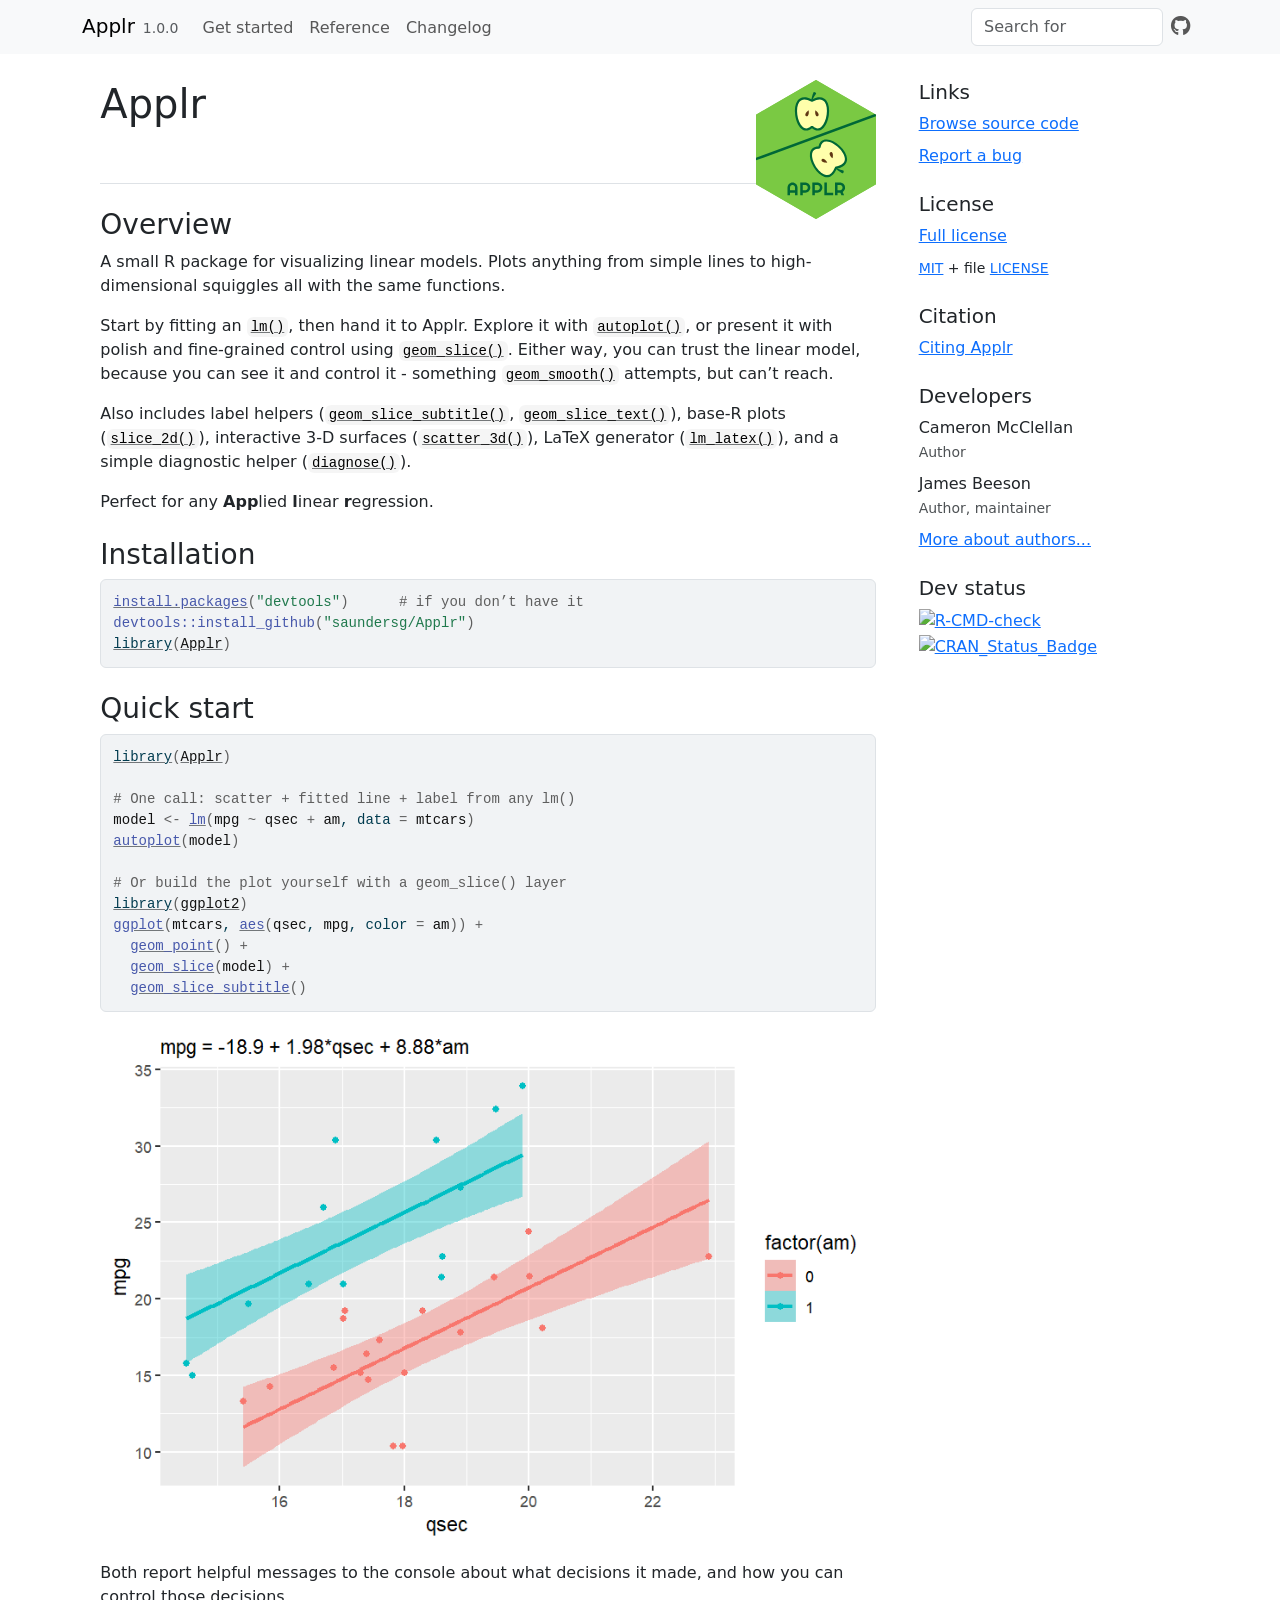
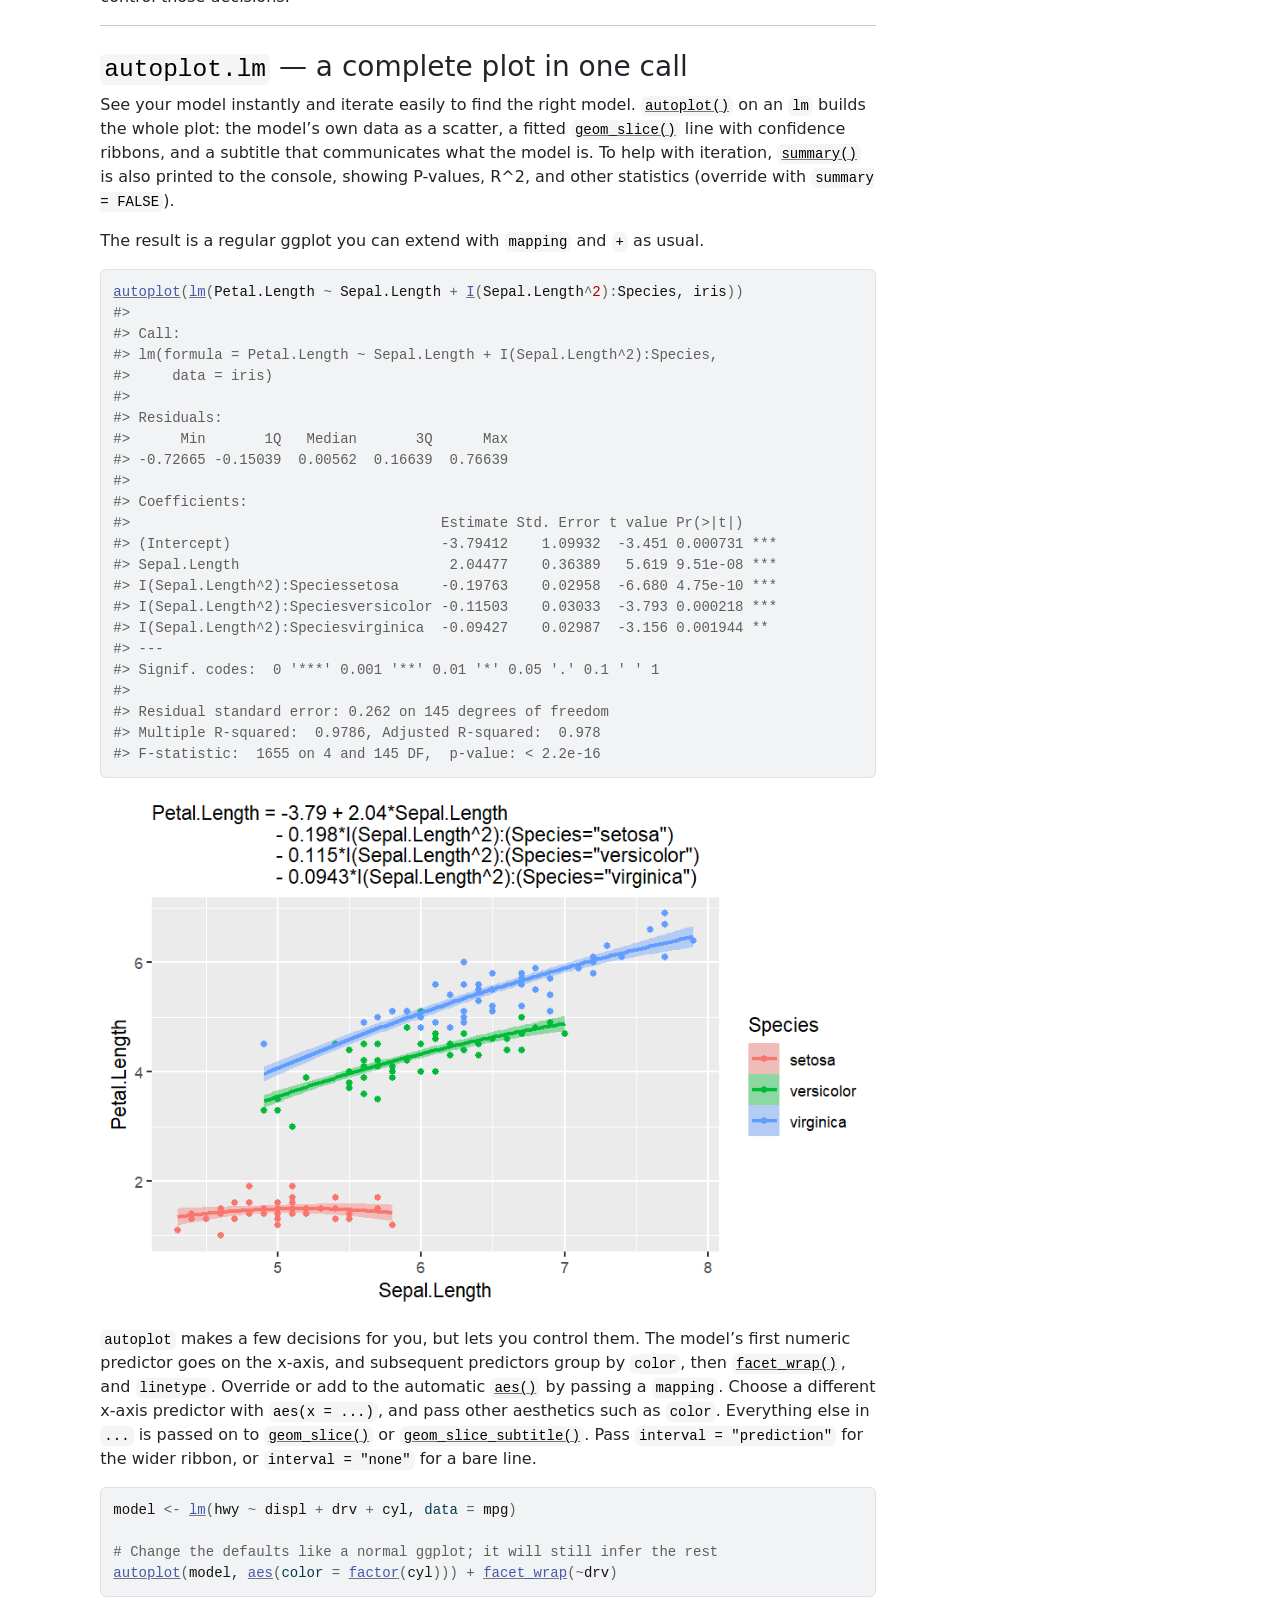
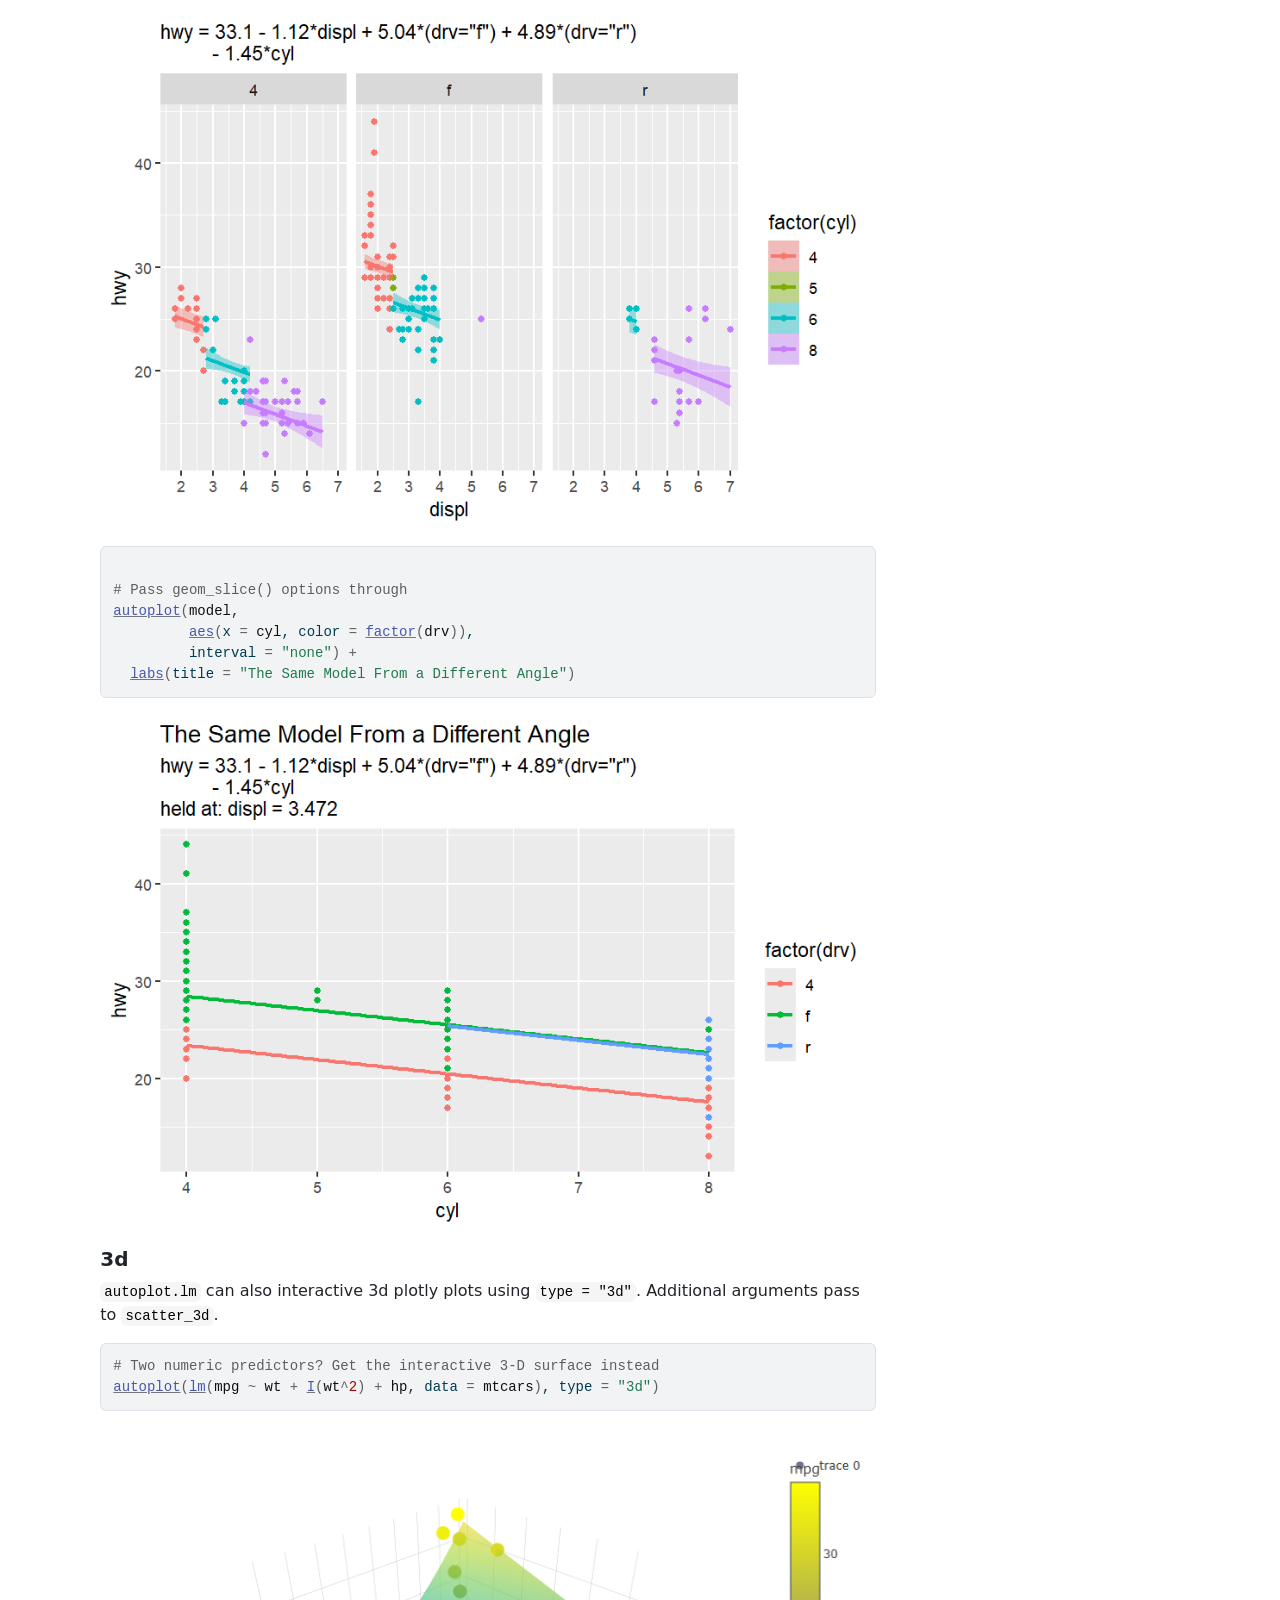
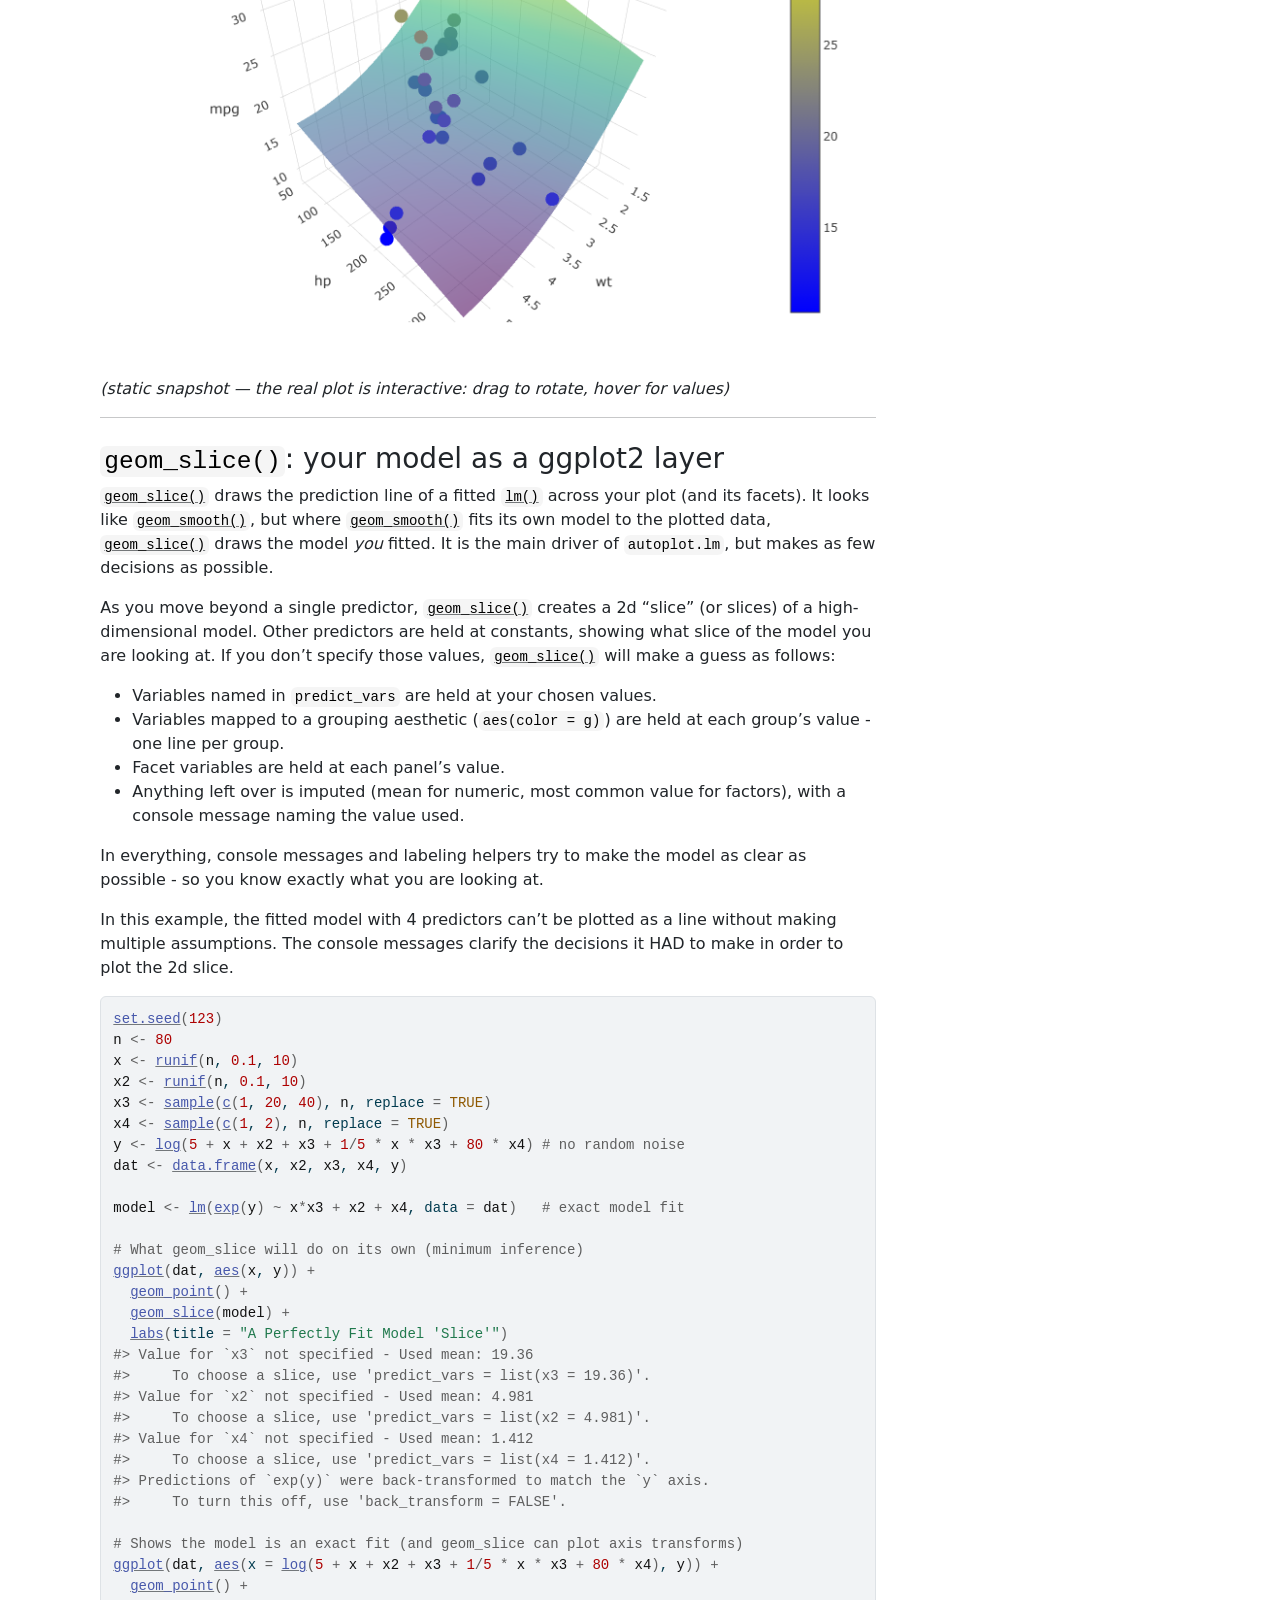
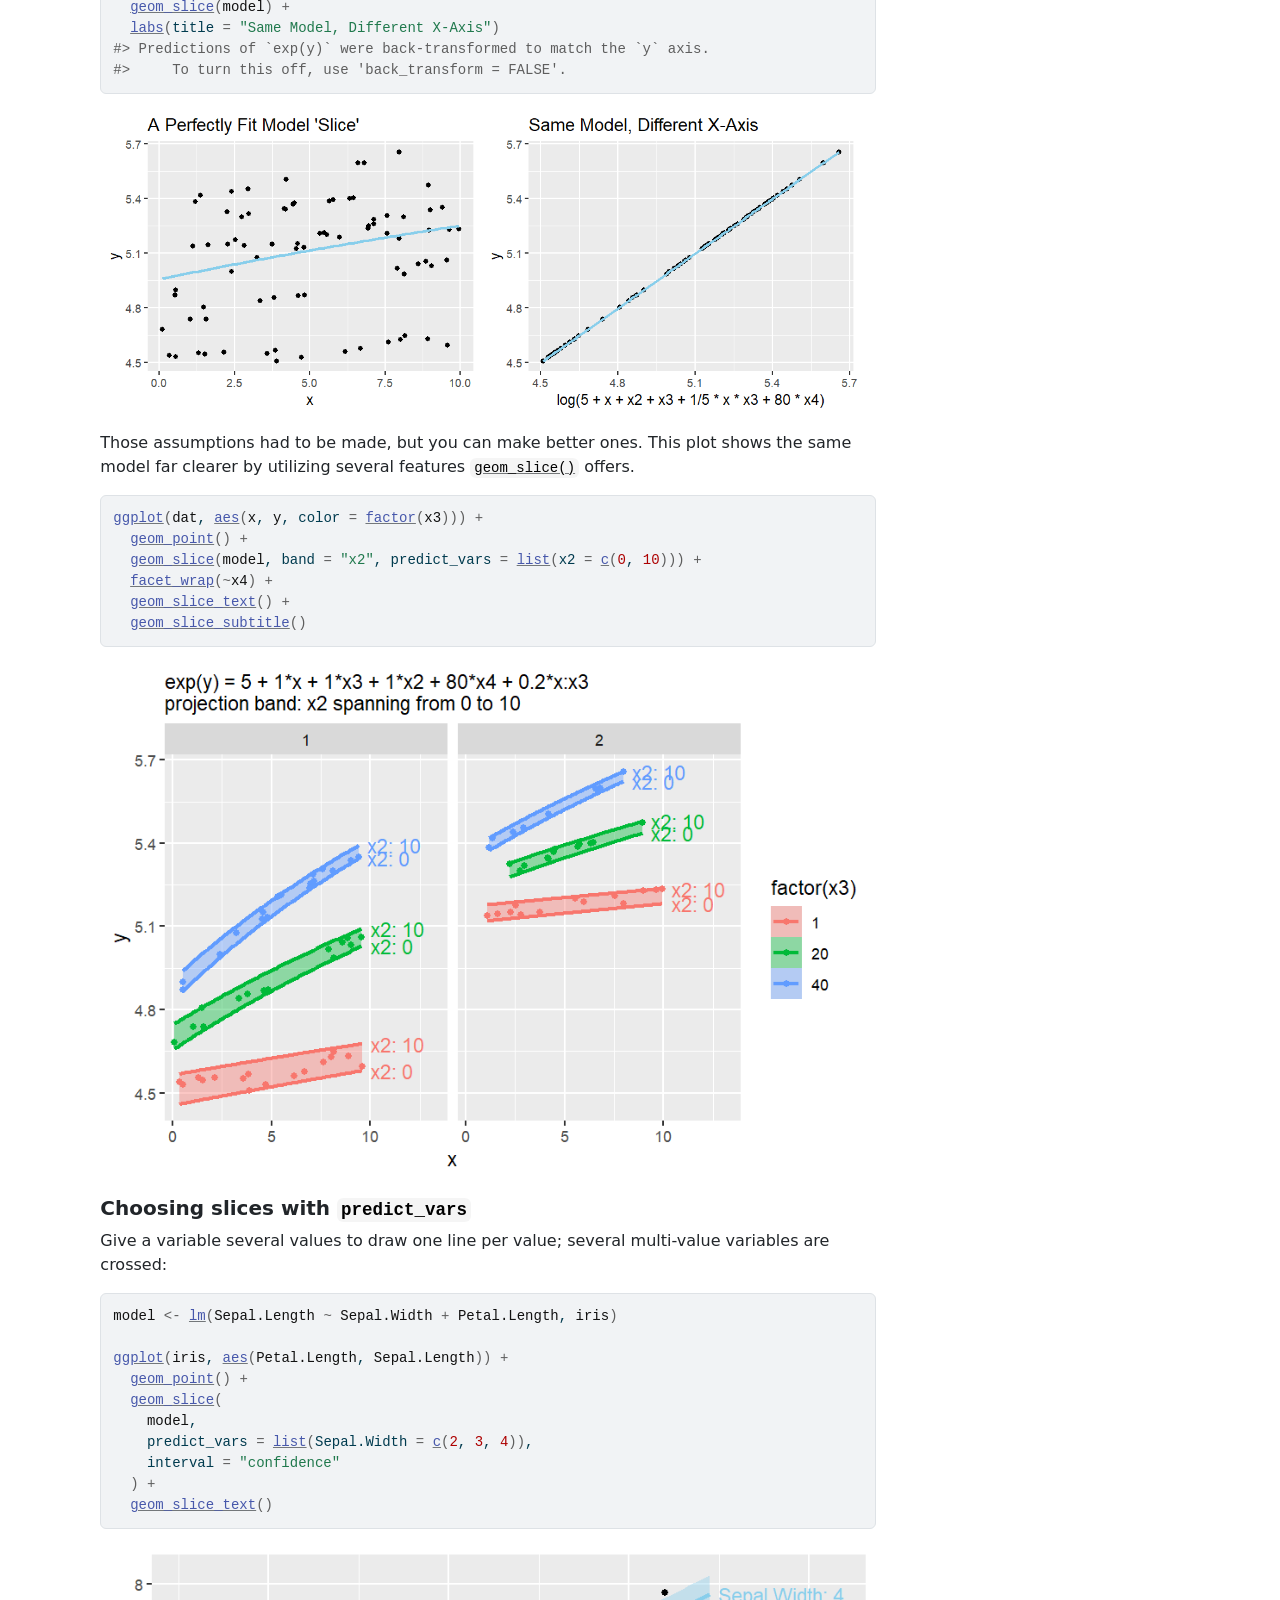
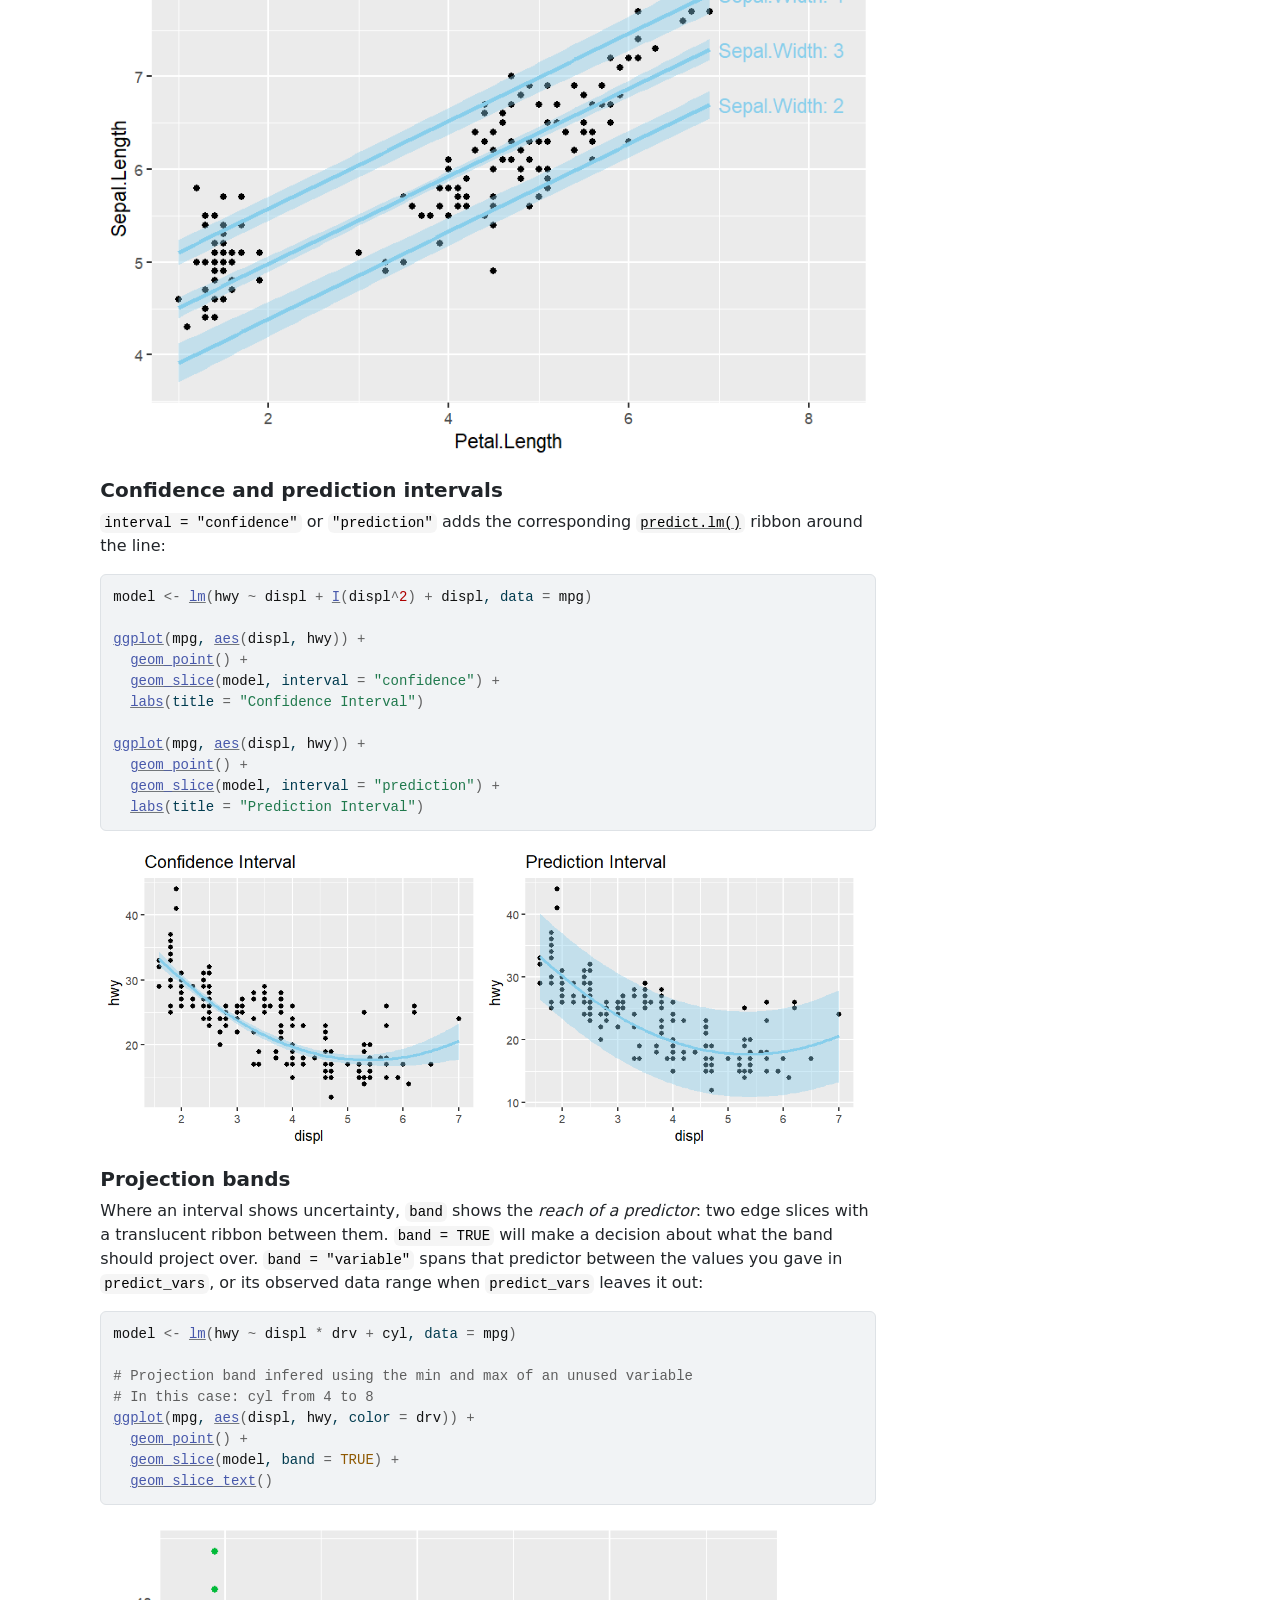
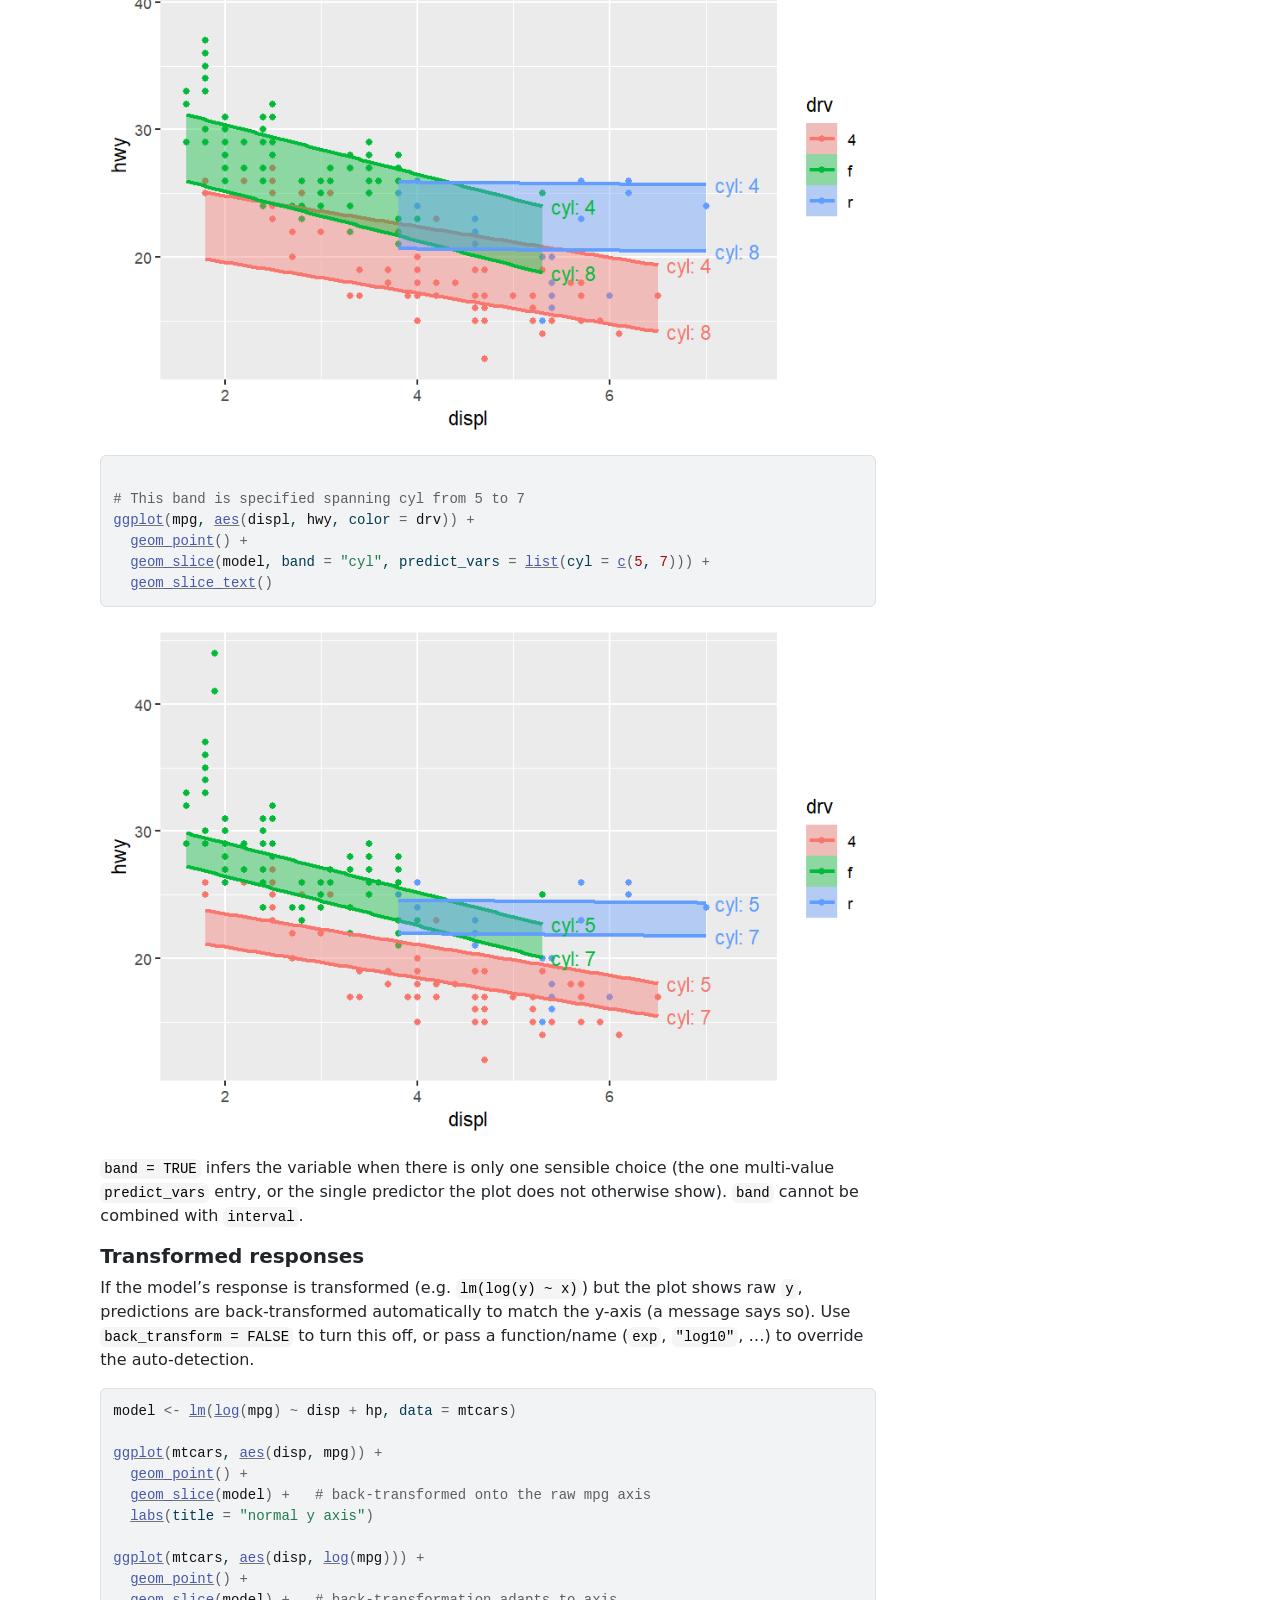
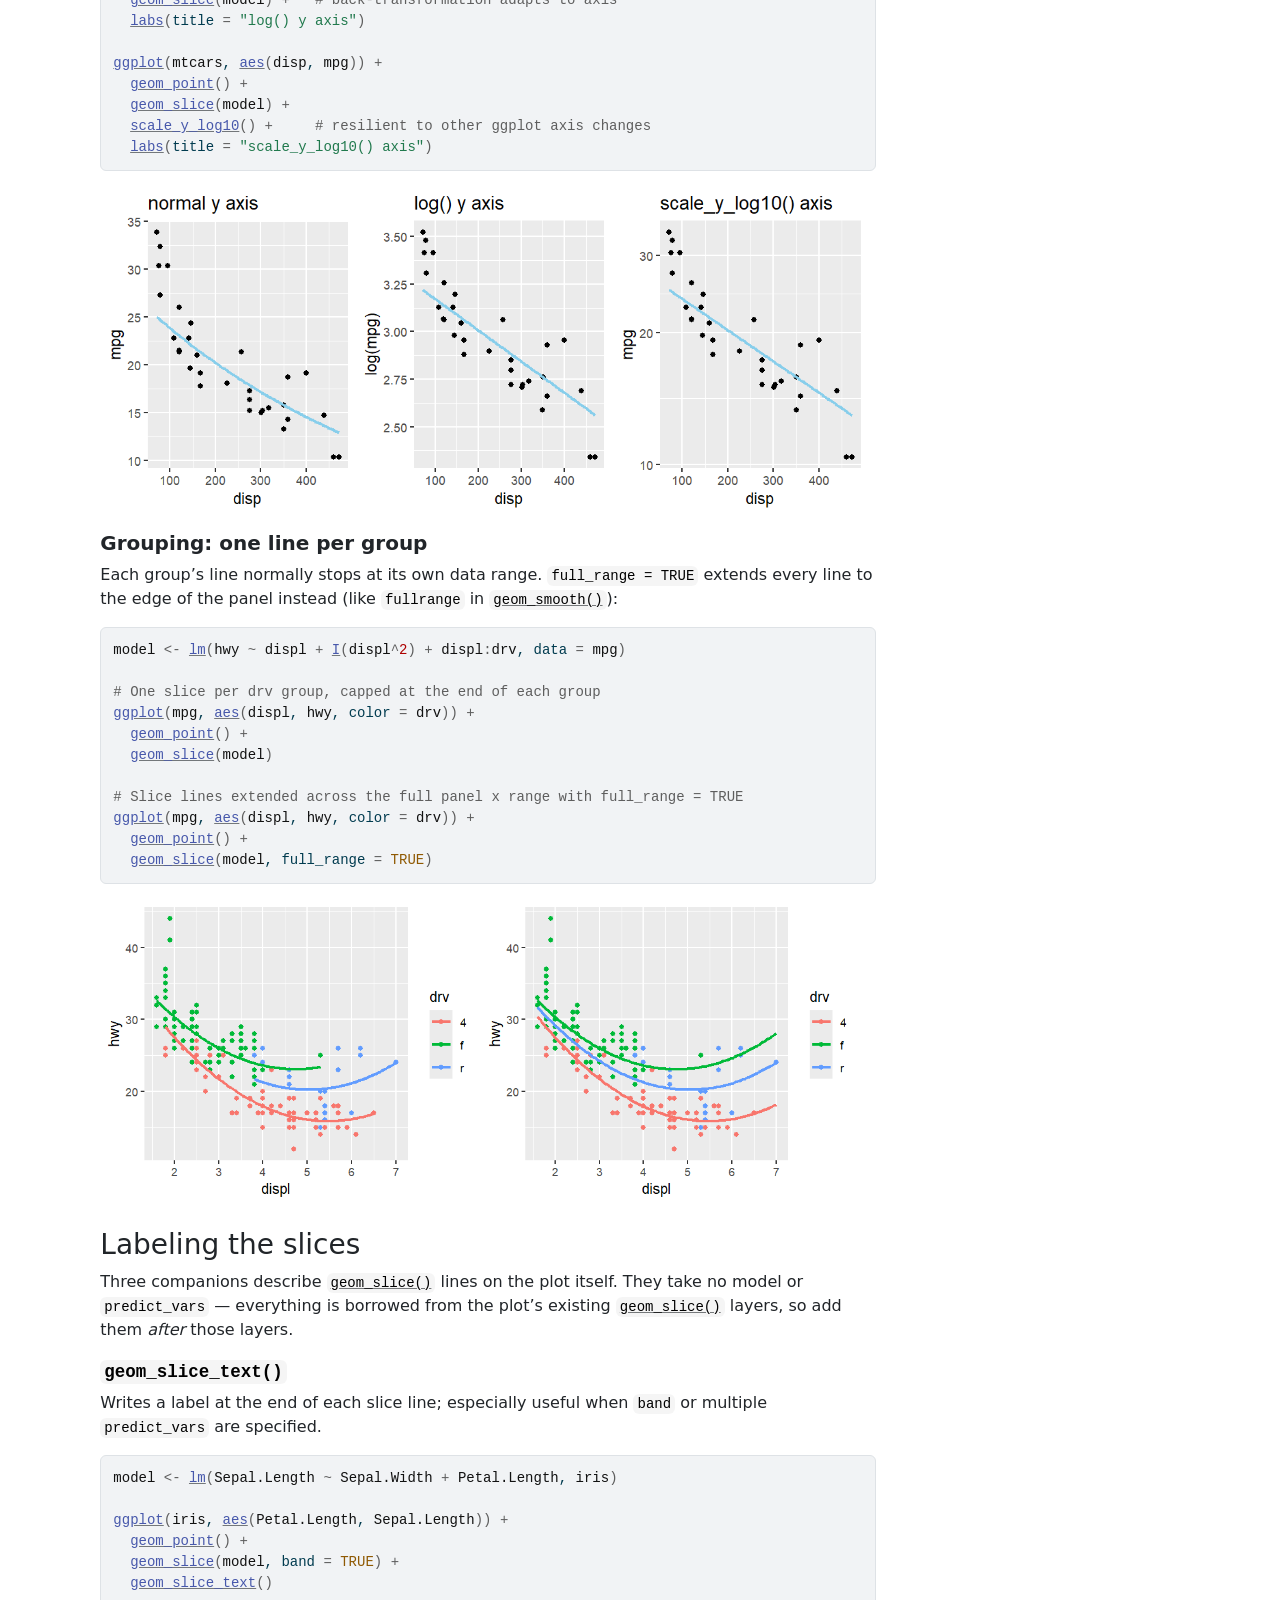
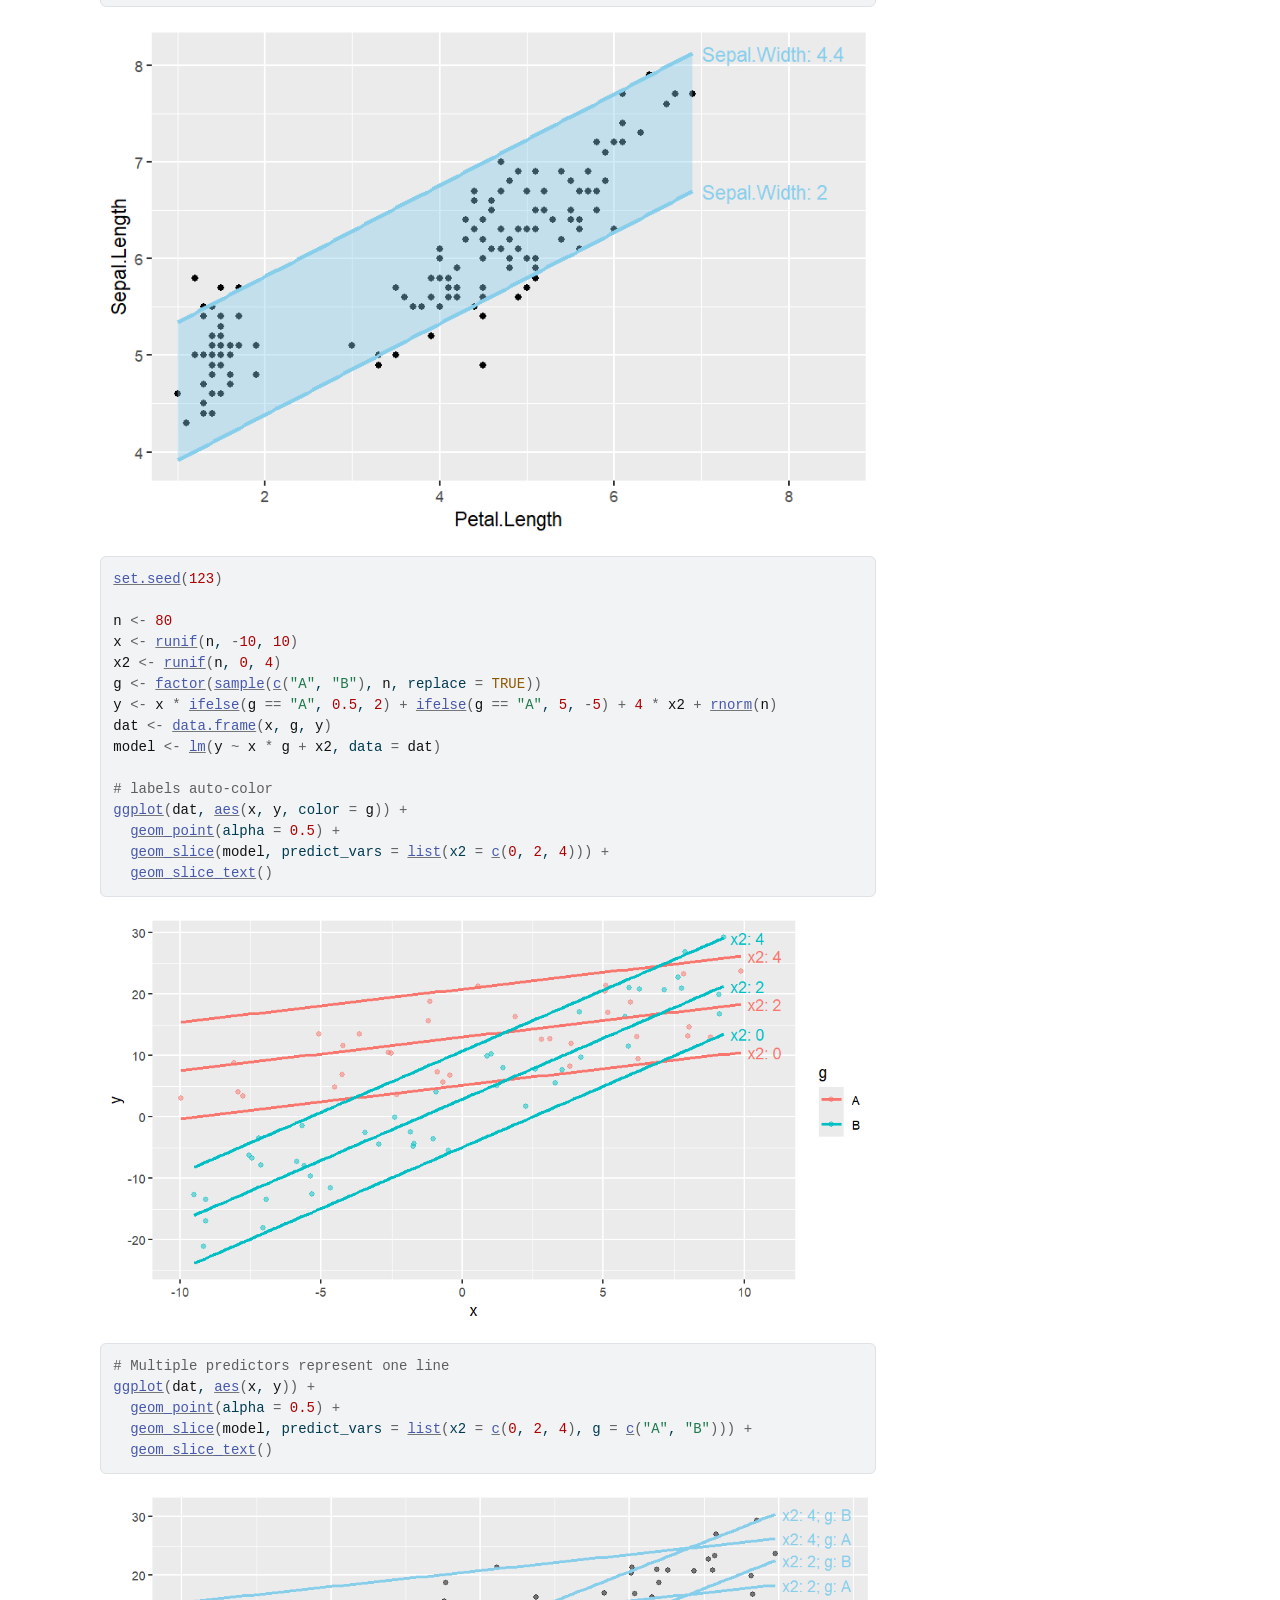
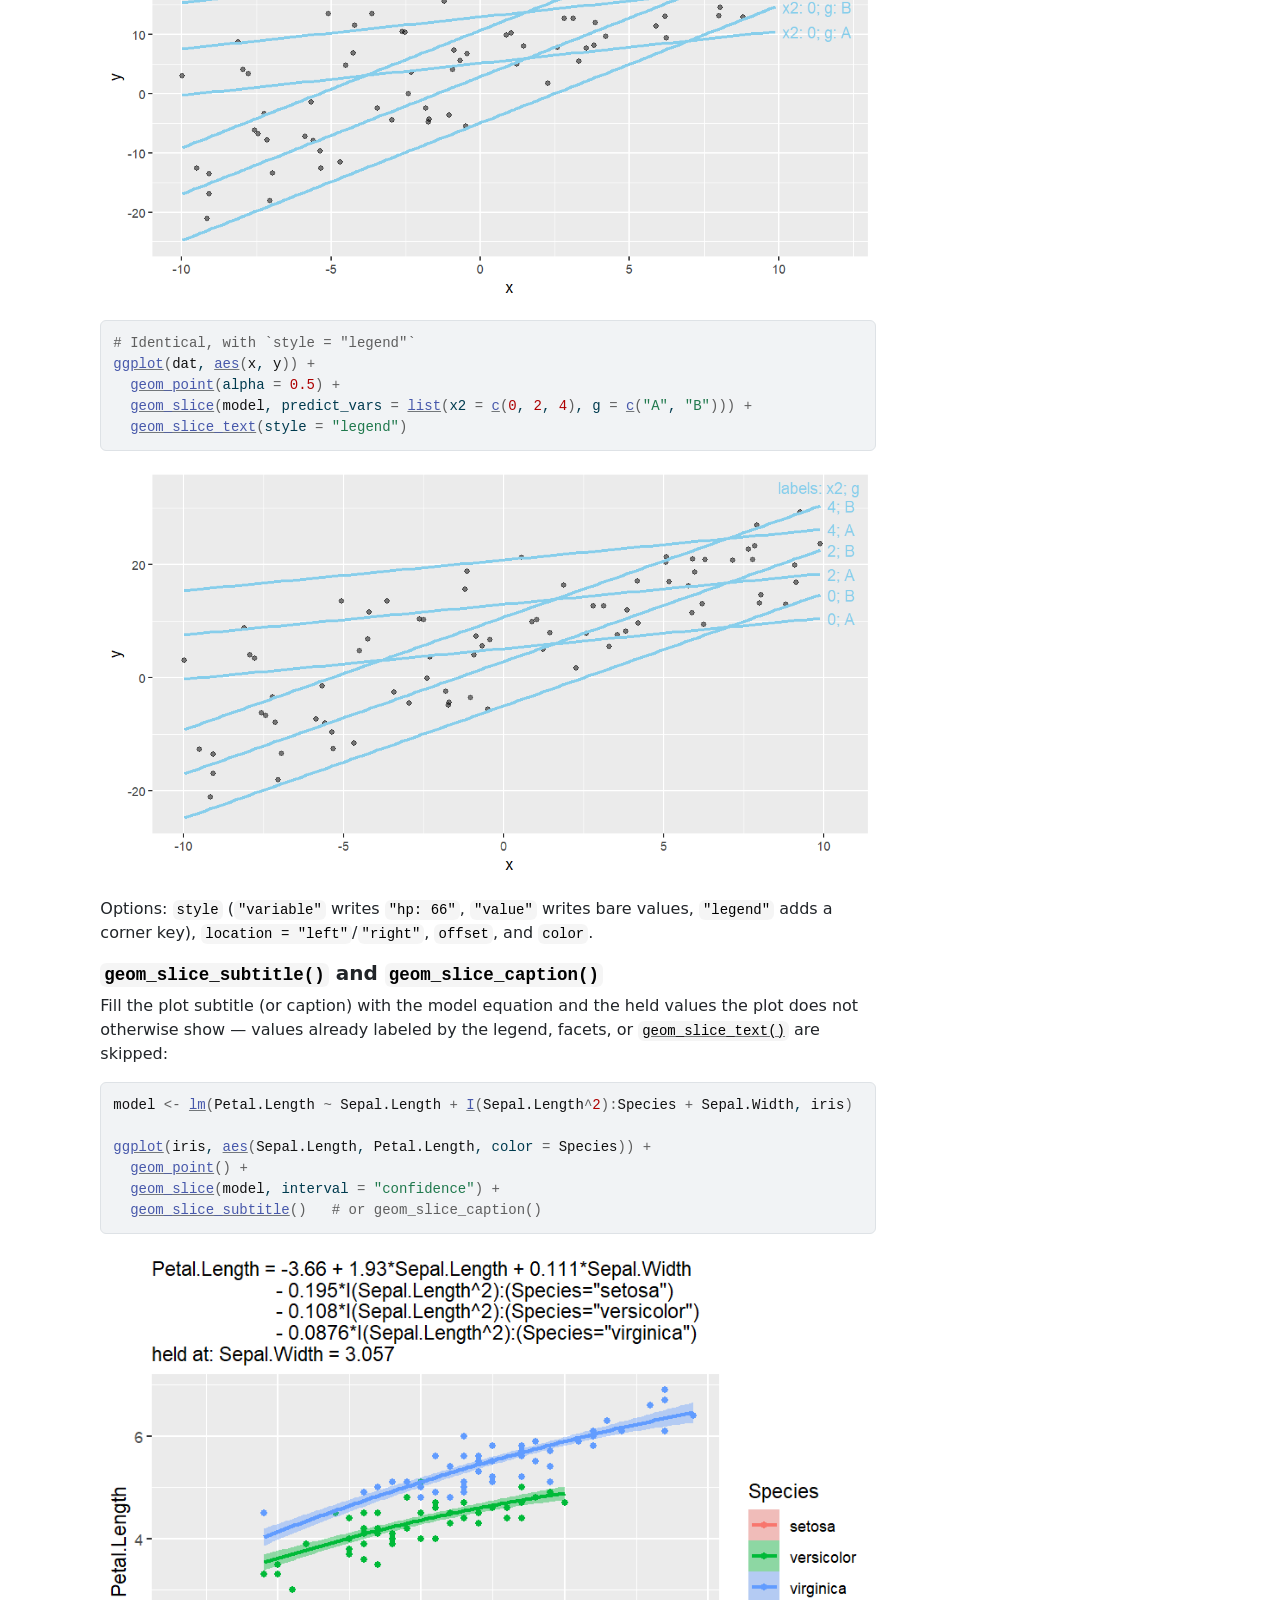
==== commit 3b2e2ef7: "Deploying to gh-pages from @ saundersg/Applr@ac29a27b9ca47b1e9f4a48150a9e174f009e655c 🚀" ====
--- a/index.html
+++ b/index.html
@@ -11,8 +11,9 @@
 <script src="deps/bootstrap-5.3.8/bootstrap.bundle.min.js"></script><link href="deps/font-awesome-6.5.2/css/all.min.css" rel="stylesheet">
 <link href="deps/font-awesome-6.5.2/css/v4-shims.min.css" rel="stylesheet">
 <script src="deps/headroom-0.11.0/headroom.min.js"></script><script src="deps/headroom-0.11.0/jQuery.headroom.min.js"></script><script src="deps/bootstrap-toc-1.0.1/bootstrap-toc.min.js"></script><script src="deps/clipboard.js-2.0.11/clipboard.min.js"></script><script src="deps/search-1.0.0/autocomplete.jquery.min.js"></script><script src="deps/search-1.0.0/fuse.min.js"></script><script src="deps/search-1.0.0/mark.min.js"></script><!-- pkgdown --><script src="pkgdown.js"></script><meta property="og:title" content="Visualize and Explain Linear Models">
-<meta name="description" content="Tools for visualizing and explaining linear models fit with lm(). Draws 2D slices of higher-dimensional models in base graphics and as a ggplot2 layer, offers an interactive 3D scatter with a fitted surface for two-predictor models, and renders model equations as plain text or LaTeX.">
-<meta property="og:description" content="Tools for visualizing and explaining linear models fit with lm(). Draws 2D slices of higher-dimensional models in base graphics and as a ggplot2 layer, offers an interactive 3D scatter with a fitted surface for two-predictor models, and renders model equations as plain text or LaTeX.">
+<meta name="description" content="Tools for visualizing and explaining linear models fit with lm(). Draws 2D slices of higher-dimensional models in base graphics and as a ggplot2 layer, offers an interactive plotly 3D scatter with a fitted surface for two-predictor models, and renders model equations as plain text or LaTeX.">
+<meta property="og:description" content="Tools for visualizing and explaining linear models fit with lm(). Draws 2D slices of higher-dimensional models in base graphics and as a ggplot2 layer, offers an interactive plotly 3D scatter with a fitted surface for two-predictor models, and renders model equations as plain text or LaTeX.">
+<meta property="og:image" content="https://saundersg.github.io/Applr/logo.svg">
 </head>
 <body>
     <a href="#main" class="visually-hidden-focusable">Skip to contents</a>
@@ -22,7 +23,7 @@
 
     <a class="navbar-brand me-2" href="index.html">Applr</a>
 
-    <small class="nav-text text-muted me-auto" data-bs-toggle="tooltip" data-bs-placement="bottom" title="">0.0.0.9000</small>
+    <small class="nav-text text-muted me-auto" data-bs-toggle="tooltip" data-bs-placement="bottom" title="">1.0.0</small>
 
 
     <button class="navbar-toggler" type="button" data-bs-toggle="collapse" data-bs-target="#navbar" aria-controls="navbar" aria-expanded="false" aria-label="Toggle navigation">
@@ -48,12 +49,20 @@
 </nav><div class="container template-home">
 <div class="row">
   <main id="main" class="col-md-9"><div class="section level1">
-<div class="page-header"><h1 id="applr">Applr<a class="anchor" aria-label="anchor" href="#applr"></a>
-</h1></div>
+<div class="page-header">
+<img src="logo.svg" class="logo" alt=""><h1 id="applr-">Applr <a class="anchor" aria-label="anchor" href="#applr-"></a>
+</h1>
+</div>
+<!-- badges: start -->
+
+<div class="section level2">
+<h2 id="overview">Overview<a class="anchor" aria-label="anchor" href="#overview"></a>
+</h2>
 <p>A small R package for visualizing linear models. Plots anything from simple lines to high-dimensional squiggles all with the same functions.</p>
 <p>Start by fitting an <code><a href="https://rdrr.io/r/stats/lm.html" class="external-link">lm()</a></code>, then hand it to Applr. Explore it with <code><a href="https://ggplot2.tidyverse.org/reference/autoplot.html" class="external-link">autoplot()</a></code>, or present it with polish and fine-grained control using <code><a href="reference/geom_slice.html">geom_slice()</a></code>. Either way, you can trust the linear model, because you can see it and control it - something <code><a href="https://ggplot2.tidyverse.org/reference/geom_smooth.html" class="external-link">geom_smooth()</a></code> attempts, but can’t reach.</p>
 <p>Also includes label helpers (<code><a href="reference/geom_slice_subtitle.html">geom_slice_subtitle()</a></code>, <code><a href="reference/geom_slice_text.html">geom_slice_text()</a></code>), base-R plots (<code><a href="reference/slice_2d.html">slice_2d()</a></code>), interactive 3-D surfaces (<code><a href="reference/scatter_3d.html">scatter_3d()</a></code>), LaTeX generator (<code><a href="reference/lm_latex.html">lm_latex()</a></code>), and a simple diagnostic helper (<code><a href="reference/diagnose.html">diagnose()</a></code>).</p>
 <p>Perfect for any <strong>App</strong>lied <strong>l</strong>inear <strong>r</strong>egression.</p>
+</div>
 <div class="section level2">
 <h2 id="installation">Installation<a class="anchor" aria-label="anchor" href="#installation"></a>
 </h2>
@@ -78,7 +87,7 @@
 <span>  <span class="fu"><a href="https://ggplot2.tidyverse.org/reference/geom_point.html" class="external-link">geom_point</a></span><span class="op">(</span><span class="op">)</span> <span class="op">+</span></span>
 <span>  <span class="fu"><a href="reference/geom_slice.html">geom_slice</a></span><span class="op">(</span><span class="va">model</span><span class="op">)</span> <span class="op">+</span></span>
 <span>  <span class="fu"><a href="reference/geom_slice_subtitle.html">geom_slice_subtitle</a></span><span class="op">(</span><span class="op">)</span></span></code></pre></div>
-<p><img src="reference/figures/README-quickstart-autoplot-1.png" alt="autoplot() of an lm: scatter plot with the fitted slice line"></p>
+<p><img src="reference/figures/README-quickstart-autoplot-1.png" alt="autoplot() of lm(mpg ~ qsec + am): mpg against qsec, one slice line with a confidence ribbon per am value"></p>
 <p>Both report helpful messages to the console about what decisions it made, and how you can control those decisions.</p>
 <hr>
 </div>
@@ -112,14 +121,14 @@
 <span><span class="co">#&gt; Residual standard error: 0.262 on 145 degrees of freedom</span></span>
 <span><span class="co">#&gt; Multiple R-squared:  0.9786, Adjusted R-squared:  0.978 </span></span>
 <span><span class="co">#&gt; F-statistic:  1655 on 4 and 145 DF,  p-value: &lt; 2.2e-16</span></span></code></pre></div>
-<p><img src="reference/figures/README-autoplot-1.png" alt="autoplot() with a confidence interval and a custom title"></p>
+<p><img src="reference/figures/README-autoplot-1.png" alt="autoplot() of an iris model: Petal.Length against Sepal.Length with a curved slice and confidence ribbon per Species, and the model equation as subtitle"></p>
 <p><code>autoplot</code> makes a few decisions for you, but lets you control them. The model’s first numeric predictor goes on the x-axis, and subsequent predictors group by <code>color</code>, then <code><a href="https://ggplot2.tidyverse.org/reference/facet_wrap.html" class="external-link">facet_wrap()</a></code>, and <code>linetype</code>. Override or add to the automatic <code><a href="https://ggplot2.tidyverse.org/reference/aes.html" class="external-link">aes()</a></code> by passing a <code>mapping</code>. Choose a different x-axis predictor with <code>aes(x = ...)</code>, and pass other aesthetics such as <code>color</code>. Everything else in <code>...</code> is passed on to <code><a href="reference/geom_slice.html">geom_slice()</a></code> or <code><a href="reference/geom_slice_subtitle.html">geom_slice_subtitle()</a></code>. Pass <code>interval = "prediction"</code> for the wider ribbon, or <code>interval = "none"</code> for a bare line.</p>
 <div class="sourceCode" id="cb4"><pre class="downlit sourceCode r">
 <code class="sourceCode R"><span><span class="va">model</span> <span class="op">&lt;-</span> <span class="fu"><a href="https://rdrr.io/r/stats/lm.html" class="external-link">lm</a></span><span class="op">(</span><span class="va">hwy</span> <span class="op">~</span> <span class="va">displ</span> <span class="op">+</span> <span class="va">drv</span> <span class="op">+</span> <span class="va">cyl</span>, data <span class="op">=</span> <span class="va">mpg</span><span class="op">)</span></span>
 <span></span>
 <span><span class="co"># Change the defaults like a normal ggplot; it will still infer the rest</span></span>
 <span><span class="fu"><a href="https://ggplot2.tidyverse.org/reference/autoplot.html" class="external-link">autoplot</a></span><span class="op">(</span><span class="va">model</span>, <span class="fu"><a href="https://ggplot2.tidyverse.org/reference/aes.html" class="external-link">aes</a></span><span class="op">(</span>color <span class="op">=</span> <span class="fu"><a href="https://rdrr.io/r/base/factor.html" class="external-link">factor</a></span><span class="op">(</span><span class="va">cyl</span><span class="op">)</span><span class="op">)</span><span class="op">)</span> <span class="op">+</span> <span class="fu"><a href="https://ggplot2.tidyverse.org/reference/facet_wrap.html" class="external-link">facet_wrap</a></span><span class="op">(</span><span class="op">~</span><span class="va">drv</span><span class="op">)</span></span></code></pre></div>
-<p><img src="reference/figures/README-autoplot-mapping-1.png" alt="autoplot() with an x-axis override and a color mapping"></p>
+<p><img src="reference/figures/README-autoplot-mapping-1.png" alt="autoplot() of hwy against displ, colored by cyl and faceted by drv"></p>
 <div class="sourceCode" id="cb5"><pre class="downlit sourceCode r">
 <code class="sourceCode R"><span></span>
 <span><span class="co"># Pass geom_slice() options through</span></span>
@@ -127,7 +136,7 @@
 <span>         <span class="fu"><a href="https://ggplot2.tidyverse.org/reference/aes.html" class="external-link">aes</a></span><span class="op">(</span>x <span class="op">=</span> <span class="va">cyl</span>, color <span class="op">=</span> <span class="fu"><a href="https://rdrr.io/r/base/factor.html" class="external-link">factor</a></span><span class="op">(</span><span class="va">drv</span><span class="op">)</span><span class="op">)</span>,</span>
 <span>         interval <span class="op">=</span> <span class="st">"none"</span><span class="op">)</span> <span class="op">+</span></span>
 <span>  <span class="fu"><a href="https://ggplot2.tidyverse.org/reference/labs.html" class="external-link">labs</a></span><span class="op">(</span>title <span class="op">=</span> <span class="st">"The Same Model From a Different Angle"</span><span class="op">)</span></span></code></pre></div>
-<p><img src="reference/figures/README-autoplot-mapping-2.png" alt="autoplot() with an x-axis override and a color mapping"></p>
+<p><img src="reference/figures/README-autoplot-mapping-2.png" alt="The same model with cyl on the x-axis, colored by drv, as bare lines without ribbons"></p>
 <div class="section level3">
 <h3 id="id_3d">3d<a class="anchor" aria-label="anchor" href="#id_3d"></a>
 </h3>
@@ -187,7 +196,7 @@
 <span>  <span class="fu"><a href="https://ggplot2.tidyverse.org/reference/labs.html" class="external-link">labs</a></span><span class="op">(</span>title <span class="op">=</span> <span class="st">"Same Model, Different X-Axis"</span><span class="op">)</span></span>
 <span><span class="co">#&gt; Predictions of `exp(y)` were back-transformed to match the `y` axis.</span></span>
 <span><span class="co">#&gt;     To turn this off, use 'back_transform = FALSE'.</span></span></code></pre></div>
-<p><img src="reference/figures/README-minimal-1.png" alt="geom_slice() base functionality with few assumptions made" width="49%"><img src="reference/figures/README-minimal-2.png" alt="geom_slice() base functionality with few assumptions made" width="49%"></p>
+<p><img src="reference/figures/README-minimal-1.png" alt="A single slice of a four-predictor model through scattered points, with the other predictors imputed" width="49%"><img src="reference/figures/README-minimal-2.png" alt="The same model plotted against its full linear predictor, with every point on the line" width="49%"></p>
 <p>Those assumptions had to be made, but you can make better ones. This plot shows the same model far clearer by utilizing several features <code><a href="reference/geom_slice.html">geom_slice()</a></code> offers.</p>
 <div class="sourceCode" id="cb8"><pre class="downlit sourceCode r">
 <code class="sourceCode R"><span><span class="fu"><a href="https://ggplot2.tidyverse.org/reference/ggplot.html" class="external-link">ggplot</a></span><span class="op">(</span><span class="va">dat</span>, <span class="fu"><a href="https://ggplot2.tidyverse.org/reference/aes.html" class="external-link">aes</a></span><span class="op">(</span><span class="va">x</span>, <span class="va">y</span>, color <span class="op">=</span> <span class="fu"><a href="https://rdrr.io/r/base/factor.html" class="external-link">factor</a></span><span class="op">(</span><span class="va">x3</span><span class="op">)</span><span class="op">)</span><span class="op">)</span> <span class="op">+</span></span>
@@ -196,7 +205,7 @@
 <span>  <span class="fu"><a href="https://ggplot2.tidyverse.org/reference/facet_wrap.html" class="external-link">facet_wrap</a></span><span class="op">(</span><span class="op">~</span><span class="va">x4</span><span class="op">)</span> <span class="op">+</span></span>
 <span>  <span class="fu"><a href="reference/geom_slice_text.html">geom_slice_text</a></span><span class="op">(</span><span class="op">)</span> <span class="op">+</span></span>
 <span>  <span class="fu"><a href="reference/geom_slice_subtitle.html">geom_slice_subtitle</a></span><span class="op">(</span><span class="op">)</span></span></code></pre></div>
-<p><img src="reference/figures/README-geom-slice-1.png" alt="geom_slice() drawing the model's line using color, facet, band, and predict_vars"></p>
+<p><img src="reference/figures/README-geom-slice-1.png" alt="The four-predictor model as projection bands over x2 from 0 to 10, one color per x3 value, faceted by x4, with every point inside its band"></p>
 <div class="section level3">
 <h3 id="choosing-slices-with-predict_vars">Choosing slices with <code>predict_vars</code>
 <a class="anchor" aria-label="anchor" href="#choosing-slices-with-predict_vars"></a>
@@ -213,7 +222,7 @@
 <span>    interval <span class="op">=</span> <span class="st">"confidence"</span></span>
 <span>  <span class="op">)</span> <span class="op">+</span></span>
 <span>  <span class="fu"><a href="reference/geom_slice_text.html">geom_slice_text</a></span><span class="op">(</span><span class="op">)</span></span></code></pre></div>
-<p><img src="reference/figures/README-predict-vars-1.png" alt="Three slice lines of the same model, one per hp value"></p>
+<p><img src="reference/figures/README-predict-vars-1.png" alt="Three labeled slice lines of Sepal.Length against Petal.Length, one per Sepal.Width value of 2, 3, and 4, with confidence ribbons"></p>
 </div>
 <div class="section level3">
 <h3 id="confidence-and-prediction-intervals">Confidence and prediction intervals<a class="anchor" aria-label="anchor" href="#confidence-and-prediction-intervals"></a>
@@ -231,7 +240,7 @@
 <span>  <span class="fu"><a href="https://ggplot2.tidyverse.org/reference/geom_point.html" class="external-link">geom_point</a></span><span class="op">(</span><span class="op">)</span> <span class="op">+</span></span>
 <span>  <span class="fu"><a href="reference/geom_slice.html">geom_slice</a></span><span class="op">(</span><span class="va">model</span>, interval <span class="op">=</span> <span class="st">"prediction"</span><span class="op">)</span> <span class="op">+</span></span>
 <span>  <span class="fu"><a href="https://ggplot2.tidyverse.org/reference/labs.html" class="external-link">labs</a></span><span class="op">(</span>title <span class="op">=</span> <span class="st">"Prediction Interval"</span><span class="op">)</span></span></code></pre></div>
-<p><img src="reference/figures/README-interval-1.png" alt="Slice line with a prediction-interval ribbon" width="49%"><img src="reference/figures/README-interval-2.png" alt="Slice line with a prediction-interval ribbon" width="49%"></p>
+<p><img src="reference/figures/README-interval-1.png" alt="Quadratic slice of hwy against displ with a confidence ribbon" width="49%"><img src="reference/figures/README-interval-2.png" alt="The same slice with a wider prediction ribbon" width="49%"></p>
 </div>
 <div class="section level3">
 <h3 id="projection-bands">Projection bands<a class="anchor" aria-label="anchor" href="#projection-bands"></a>
@@ -246,7 +255,7 @@
 <span>  <span class="fu"><a href="https://ggplot2.tidyverse.org/reference/geom_point.html" class="external-link">geom_point</a></span><span class="op">(</span><span class="op">)</span> <span class="op">+</span></span>
 <span>  <span class="fu"><a href="reference/geom_slice.html">geom_slice</a></span><span class="op">(</span><span class="va">model</span>, band <span class="op">=</span> <span class="cn">TRUE</span><span class="op">)</span> <span class="op">+</span></span>
 <span>  <span class="fu"><a href="reference/geom_slice_text.html">geom_slice_text</a></span><span class="op">(</span><span class="op">)</span></span></code></pre></div>
-<p><img src="reference/figures/README-band-1.png" alt="Projection band spanning hp from 66 to 335"></p>
+<p><img src="reference/figures/README-band-1.png" alt="One projection band per drv spanning cyl from 4 to 8, labeled at each edge"></p>
 <div class="sourceCode" id="cb12"><pre class="downlit sourceCode r">
 <code class="sourceCode R"><span></span>
 <span><span class="co"># This band is specified spanning cyl from 5 to 7</span></span>
@@ -254,7 +263,7 @@
 <span>  <span class="fu"><a href="https://ggplot2.tidyverse.org/reference/geom_point.html" class="external-link">geom_point</a></span><span class="op">(</span><span class="op">)</span> <span class="op">+</span></span>
 <span>  <span class="fu"><a href="reference/geom_slice.html">geom_slice</a></span><span class="op">(</span><span class="va">model</span>, band <span class="op">=</span> <span class="st">"cyl"</span>, predict_vars <span class="op">=</span> <span class="fu"><a href="https://rdrr.io/r/base/list.html" class="external-link">list</a></span><span class="op">(</span>cyl <span class="op">=</span> <span class="fu"><a href="https://rdrr.io/r/base/c.html" class="external-link">c</a></span><span class="op">(</span><span class="fl">5</span>, <span class="fl">7</span><span class="op">)</span><span class="op">)</span><span class="op">)</span> <span class="op">+</span></span>
 <span>  <span class="fu"><a href="reference/geom_slice_text.html">geom_slice_text</a></span><span class="op">(</span><span class="op">)</span></span></code></pre></div>
-<p><img src="reference/figures/README-band-2.png" alt="Projection band spanning hp from 66 to 335"></p>
+<p><img src="reference/figures/README-band-2.png" alt="One projection band per drv spanning cyl from 5 to 7, labeled at each edge"></p>
 <p><code>band = TRUE</code> infers the variable when there is only one sensible choice (the one multi-value <code>predict_vars</code> entry, or the single predictor the plot does not otherwise show). <code>band</code> cannot be combined with <code>interval</code>.</p>
 </div>
 <div class="section level3">
@@ -279,7 +288,7 @@
 <span>  <span class="fu"><a href="reference/geom_slice.html">geom_slice</a></span><span class="op">(</span><span class="va">model</span><span class="op">)</span> <span class="op">+</span></span>
 <span>  <span class="fu"><a href="https://ggplot2.tidyverse.org/reference/scale_continuous.html" class="external-link">scale_y_log10</a></span><span class="op">(</span><span class="op">)</span> <span class="op">+</span>     <span class="co"># resilient to other ggplot axis changes</span></span>
 <span>  <span class="fu"><a href="https://ggplot2.tidyverse.org/reference/labs.html" class="external-link">labs</a></span><span class="op">(</span>title <span class="op">=</span> <span class="st">"scale_y_log10() axis"</span><span class="op">)</span></span></code></pre></div>
-<p><img src="reference/figures/README-back-transform-1.png" alt="Back-transformed slice of a log-response model on the raw mpg axis" width="33%"><img src="reference/figures/README-back-transform-2.png" alt="Back-transformed slice of a log-response model on the raw mpg axis" width="33%"><img src="reference/figures/README-back-transform-3.png" alt="Back-transformed slice of a log-response model on the raw mpg axis" width="33%"></p>
+<p><img src="reference/figures/README-back-transform-1.png" alt="A log(mpg) model back-transformed onto a raw mpg axis" width="33%"><img src="reference/figures/README-back-transform-2.png" alt="The same model on a log(mpg) axis" width="33%"><img src="reference/figures/README-back-transform-3.png" alt="The same model on a scale_y_log10() axis" width="33%"></p>
 </div>
 <div class="section level3">
 <h3 id="grouping-one-line-per-group">Grouping: one line per group<a class="anchor" aria-label="anchor" href="#grouping-one-line-per-group"></a>
@@ -297,7 +306,7 @@
 <span><span class="fu"><a href="https://ggplot2.tidyverse.org/reference/ggplot.html" class="external-link">ggplot</a></span><span class="op">(</span><span class="va">mpg</span>, <span class="fu"><a href="https://ggplot2.tidyverse.org/reference/aes.html" class="external-link">aes</a></span><span class="op">(</span><span class="va">displ</span>, <span class="va">hwy</span>, color <span class="op">=</span> <span class="va">drv</span><span class="op">)</span><span class="op">)</span> <span class="op">+</span></span>
 <span>  <span class="fu"><a href="https://ggplot2.tidyverse.org/reference/geom_point.html" class="external-link">geom_point</a></span><span class="op">(</span><span class="op">)</span> <span class="op">+</span></span>
 <span>  <span class="fu"><a href="reference/geom_slice.html">geom_slice</a></span><span class="op">(</span><span class="va">model</span>, full_range <span class="op">=</span> <span class="cn">TRUE</span><span class="op">)</span></span></code></pre></div>
-<p><img src="reference/figures/README-grouping-1.png" alt="One slice line per drv group, colored to match the points" width="49%"><img src="reference/figures/README-grouping-2.png" alt="One slice line per drv group, colored to match the points" width="49%"></p>
+<p><img src="reference/figures/README-grouping-1.png" alt="One curved slice per drv group, each ending at its group's data range" width="49%"><img src="reference/figures/README-grouping-2.png" alt="The same slices extended across the full panel with full_range = TRUE" width="49%"></p>
 </div>
 </div>
 <div class="section level2">
@@ -316,7 +325,7 @@
 <span>  <span class="fu"><a href="https://ggplot2.tidyverse.org/reference/geom_point.html" class="external-link">geom_point</a></span><span class="op">(</span><span class="op">)</span> <span class="op">+</span></span>
 <span>  <span class="fu"><a href="reference/geom_slice.html">geom_slice</a></span><span class="op">(</span><span class="va">model</span>, band <span class="op">=</span> <span class="cn">TRUE</span><span class="op">)</span> <span class="op">+</span></span>
 <span>  <span class="fu"><a href="reference/geom_slice_text.html">geom_slice_text</a></span><span class="op">(</span><span class="op">)</span></span></code></pre></div>
-<p><img src="reference/figures/README-slice-text-band-1.png" alt=""></p>
+<p><img src="reference/figures/README-slice-text-band-1.png" alt="Projection band over Sepal.Width with each edge labeled by its value"></p>
 <div class="sourceCode" id="cb16"><pre class="downlit sourceCode r">
 <code class="sourceCode R"><span><span class="fu"><a href="https://rdrr.io/r/base/Random.html" class="external-link">set.seed</a></span><span class="op">(</span><span class="fl">123</span><span class="op">)</span></span>
 <span></span>
@@ -333,21 +342,21 @@
 <span>  <span class="fu"><a href="https://ggplot2.tidyverse.org/reference/geom_point.html" class="external-link">geom_point</a></span><span class="op">(</span>alpha <span class="op">=</span> <span class="fl">0.5</span><span class="op">)</span> <span class="op">+</span></span>
 <span>  <span class="fu"><a href="reference/geom_slice.html">geom_slice</a></span><span class="op">(</span><span class="va">model</span>, predict_vars <span class="op">=</span> <span class="fu"><a href="https://rdrr.io/r/base/list.html" class="external-link">list</a></span><span class="op">(</span>x2 <span class="op">=</span> <span class="fu"><a href="https://rdrr.io/r/base/c.html" class="external-link">c</a></span><span class="op">(</span><span class="fl">0</span>, <span class="fl">2</span>, <span class="fl">4</span><span class="op">)</span><span class="op">)</span><span class="op">)</span> <span class="op">+</span></span>
 <span>  <span class="fu"><a href="reference/geom_slice_text.html">geom_slice_text</a></span><span class="op">(</span><span class="op">)</span></span></code></pre></div>
-<p><img src="reference/figures/README-slice-text-color-1.png" alt="Slice lines labeled at their right ends"></p>
+<p><img src="reference/figures/README-slice-text-color-1.png" alt="Three slice lines per group g, labeled at their right ends with their x2 value in the group's color"></p>
 <div class="sourceCode" id="cb17"><pre class="downlit sourceCode r">
 <code class="sourceCode R"><span><span class="co"># Multiple predictors represent one line</span></span>
 <span><span class="fu"><a href="https://ggplot2.tidyverse.org/reference/ggplot.html" class="external-link">ggplot</a></span><span class="op">(</span><span class="va">dat</span>, <span class="fu"><a href="https://ggplot2.tidyverse.org/reference/aes.html" class="external-link">aes</a></span><span class="op">(</span><span class="va">x</span>, <span class="va">y</span><span class="op">)</span><span class="op">)</span> <span class="op">+</span></span>
 <span>  <span class="fu"><a href="https://ggplot2.tidyverse.org/reference/geom_point.html" class="external-link">geom_point</a></span><span class="op">(</span>alpha <span class="op">=</span> <span class="fl">0.5</span><span class="op">)</span> <span class="op">+</span></span>
 <span>  <span class="fu"><a href="reference/geom_slice.html">geom_slice</a></span><span class="op">(</span><span class="va">model</span>, predict_vars <span class="op">=</span> <span class="fu"><a href="https://rdrr.io/r/base/list.html" class="external-link">list</a></span><span class="op">(</span>x2 <span class="op">=</span> <span class="fu"><a href="https://rdrr.io/r/base/c.html" class="external-link">c</a></span><span class="op">(</span><span class="fl">0</span>, <span class="fl">2</span>, <span class="fl">4</span><span class="op">)</span>, g <span class="op">=</span> <span class="fu"><a href="https://rdrr.io/r/base/c.html" class="external-link">c</a></span><span class="op">(</span><span class="st">"A"</span>, <span class="st">"B"</span><span class="op">)</span><span class="op">)</span><span class="op">)</span> <span class="op">+</span></span>
 <span>  <span class="fu"><a href="reference/geom_slice_text.html">geom_slice_text</a></span><span class="op">(</span><span class="op">)</span></span></code></pre></div>
-<p><img src="reference/figures/README-slice-text-multiple-1.png" alt="geom_slice_text plots labels with multiple predictors"></p>
+<p><img src="reference/figures/README-slice-text-multiple-1.png" alt="Six slice lines, one per combination of x2 and g, each labeled with both values at its right end"></p>
 <div class="sourceCode" id="cb18"><pre class="downlit sourceCode r">
 <code class="sourceCode R"><span><span class="co"># Identical, with `style = "legend"`</span></span>
 <span><span class="fu"><a href="https://ggplot2.tidyverse.org/reference/ggplot.html" class="external-link">ggplot</a></span><span class="op">(</span><span class="va">dat</span>, <span class="fu"><a href="https://ggplot2.tidyverse.org/reference/aes.html" class="external-link">aes</a></span><span class="op">(</span><span class="va">x</span>, <span class="va">y</span><span class="op">)</span><span class="op">)</span> <span class="op">+</span></span>
 <span>  <span class="fu"><a href="https://ggplot2.tidyverse.org/reference/geom_point.html" class="external-link">geom_point</a></span><span class="op">(</span>alpha <span class="op">=</span> <span class="fl">0.5</span><span class="op">)</span> <span class="op">+</span></span>
 <span>  <span class="fu"><a href="reference/geom_slice.html">geom_slice</a></span><span class="op">(</span><span class="va">model</span>, predict_vars <span class="op">=</span> <span class="fu"><a href="https://rdrr.io/r/base/list.html" class="external-link">list</a></span><span class="op">(</span>x2 <span class="op">=</span> <span class="fu"><a href="https://rdrr.io/r/base/c.html" class="external-link">c</a></span><span class="op">(</span><span class="fl">0</span>, <span class="fl">2</span>, <span class="fl">4</span><span class="op">)</span>, g <span class="op">=</span> <span class="fu"><a href="https://rdrr.io/r/base/c.html" class="external-link">c</a></span><span class="op">(</span><span class="st">"A"</span>, <span class="st">"B"</span><span class="op">)</span><span class="op">)</span><span class="op">)</span> <span class="op">+</span></span>
 <span>  <span class="fu"><a href="reference/geom_slice_text.html">geom_slice_text</a></span><span class="op">(</span>style <span class="op">=</span> <span class="st">"legend"</span><span class="op">)</span></span></code></pre></div>
-<p><img src="reference/figures/README-slice-text-legend-1.png" alt="geom_slice_text labels multiple predictors with the 'legend' style"></p>
+<p><img src="reference/figures/README-slice-text-legend-1.png" alt="The same six slice lines with bare-value labels and a corner key naming x2 and g"></p>
 <p>Options: <code>style</code> (<code>"variable"</code> writes <code>"hp: 66"</code>, <code>"value"</code> writes bare values, <code>"legend"</code> adds a corner key), <code>location = "left"</code>/<code>"right"</code>, <code>offset</code>, and <code>color</code>.</p>
 </div>
 <div class="section level3">
@@ -363,7 +372,7 @@
 <span>  <span class="fu"><a href="https://ggplot2.tidyverse.org/reference/geom_point.html" class="external-link">geom_point</a></span><span class="op">(</span><span class="op">)</span> <span class="op">+</span></span>
 <span>  <span class="fu"><a href="reference/geom_slice.html">geom_slice</a></span><span class="op">(</span><span class="va">model</span>, interval <span class="op">=</span> <span class="st">"confidence"</span><span class="op">)</span> <span class="op">+</span></span>
 <span>  <span class="fu"><a href="reference/geom_slice_subtitle.html">geom_slice_subtitle</a></span><span class="op">(</span><span class="op">)</span>   <span class="co"># or geom_slice_caption()</span></span></code></pre></div>
-<p><img src="reference/figures/README-slice-subtitle-1.png" alt="Plot whose subtitle shows the model equation and the held hp value"></p>
+<p><img src="reference/figures/README-slice-subtitle-1.png" alt="Curved slices per iris Species with confidence ribbons; the subtitle shows the model equation and the held Sepal.Width value"></p>
 <p><code><a href="reference/geom_slice_subtitle.html">geom_slice_subtitle()</a></code> will go to great lengths to keep the model readable. It adds indents where there is room, and compresses where space is tight. <code>style</code> changes based on how much space is available.</p>
 <p>Both take <code>model = FALSE</code> (drop the equation line) and <code>prepend</code>/<code>append</code> strings to give you more control. Pass-through arguments are sent to <code><a href="reference/lm_equation.html">lm_equation()</a></code>, including <code>style</code>.</p>
 <hr>
@@ -382,7 +391,7 @@
 <span><span class="fu"><a href="reference/slice_2d.html">slice_2d</a></span><span class="op">(</span><span class="va">model</span><span class="op">)</span></span>
 <span><span class="co">#--or--</span></span>
 <span><span class="fu"><a href="reference/slice_2d.html">slice_2d</a></span><span class="op">(</span><span class="va">model</span>, x_axis <span class="op">=</span> <span class="st">"hp"</span>, disp <span class="op">=</span> <span class="fl">250</span>, n <span class="op">=</span> <span class="fl">150</span>, col <span class="op">=</span> <span class="st">"blue"</span>, lwd <span class="op">=</span> <span class="fl">2</span><span class="op">)</span></span></code></pre></div>
-<p><img src="reference/figures/README-slice-2d-1.png" alt="Base-R slice plot with held values reported in the caption"></p>
+<p><img src="reference/figures/README-slice-2d-1.png" alt="Base-R plot of mpg against disp with the back-transformed slice line and the held hp value in the caption"></p>
 </div>
 <div class="section level3">
 <h3 id="add_slice_2d">
@@ -398,7 +407,7 @@
 <span><span class="fu"><a href="https://rdrr.io/r/graphics/plot.default.html" class="external-link">plot</a></span><span class="op">(</span><span class="va">mpg</span> <span class="op">~</span> <span class="va">disp</span>, data <span class="op">=</span> <span class="va">mtcars</span><span class="op">)</span></span>
 <span><span class="fu"><a href="reference/add_slice_2d.html">add_slice_2d</a></span><span class="op">(</span><span class="va">model</span>, hp <span class="op">=</span> <span class="fu"><a href="https://rdrr.io/r/base/Extremes.html" class="external-link">min</a></span><span class="op">(</span><span class="va">mtcars</span><span class="op">$</span><span class="va">hp</span><span class="op">)</span>, col <span class="op">=</span> <span class="st">"blue"</span><span class="op">)</span></span>
 <span><span class="fu"><a href="reference/add_slice_2d.html">add_slice_2d</a></span><span class="op">(</span><span class="va">model</span>, hp <span class="op">=</span> <span class="fu"><a href="https://rdrr.io/r/base/Extremes.html" class="external-link">max</a></span><span class="op">(</span><span class="va">mtcars</span><span class="op">$</span><span class="va">hp</span><span class="op">)</span>, col <span class="op">=</span> <span class="st">"red"</span>, lty <span class="op">=</span> <span class="fl">2</span><span class="op">)</span></span></code></pre></div>
-<p><img src="reference/figures/README-add-slice-2d-1.png" alt="Two slice lines added to an existing base-R plot"></p>
+<p><img src="reference/figures/README-add-slice-2d-1.png" alt="Base-R scatter of mpg against disp with added slices at the lowest hp (blue) and highest hp (red, dashed)"></p>
 <hr>
 </div>
 </div>
@@ -476,9 +485,11 @@
 <div class="section level2">
 <h2 id="attributions">Attributions<a class="anchor" aria-label="anchor" href="#attributions"></a>
 </h2>
-<p>Thanks to <strong>Cameron McClellan</strong> for his vision and initiation, <strong>James Beeson</strong> for seeing it through, <strong>Anthropic’s Claude</strong> for solving the problems we couldn’t, and <strong>Brother Saunders</strong> - our teacher and inspiration to do great things.</p>
+<p>Thanks to <strong>Cameron McClellan</strong> for his vision and initiation, <strong>James Beeson</strong> for seeing it through, <strong>Anthropic’s Claude</strong> for solving the coding problems we couldn’t, and <strong>Brother Garrett Saunders</strong> - our teacher and inspiration to do great things.</p>
 <p>And of course, Brigham Young University Idaho - our alma mater; the school we love and cherish. And the God of Heaven and Earth, who gives us all.</p>
-<p>33 For God is not the author of <em>confusion</em>, but of <em>peace</em>, as in all churches of the saints. - 1 Corinthians 14:33</p>
+<blockquote>
+<p>“For God is not the author of <em>confusion</em>, but of <em>peace</em>, as in all churches of the saints.” - 1 Corinthians 14:33</p>
+</blockquote>
 </div>
 </div>
   </main><aside class="col-md-3"><div class="links">
@@ -510,10 +521,17 @@
 <ul class="list-unstyled">
 <li>Cameron McClellan <br><small class="roles"> Author </small>   </li>
 <li>James Beeson <br><small class="roles"> Author, maintainer </small>   </li>
+<li><a href="authors.html">More about authors...</a></li>
 </ul>
 </div>
 
-
+<div class="dev-status">
+<h2 data-toc-skip>Dev status</h2>
+<ul class="list-unstyled">
+<li><a href="https://github.com/saundersg/Applr/actions/workflows/R-CMD-check.yaml" class="external-link"><img src="https://github.com/saundersg/Applr/actions/workflows/R-CMD-check.yaml/badge.svg" alt="R-CMD-check"></a></li>
+<li><a href="https://cran.r-project.org/package=Applr" class="external-link"><img src="https://www.r-pkg.org/badges/version/Applr" alt="CRAN_Status_Badge"></a></li>
+</ul>
+</div>
 
   </aside>
 </div>
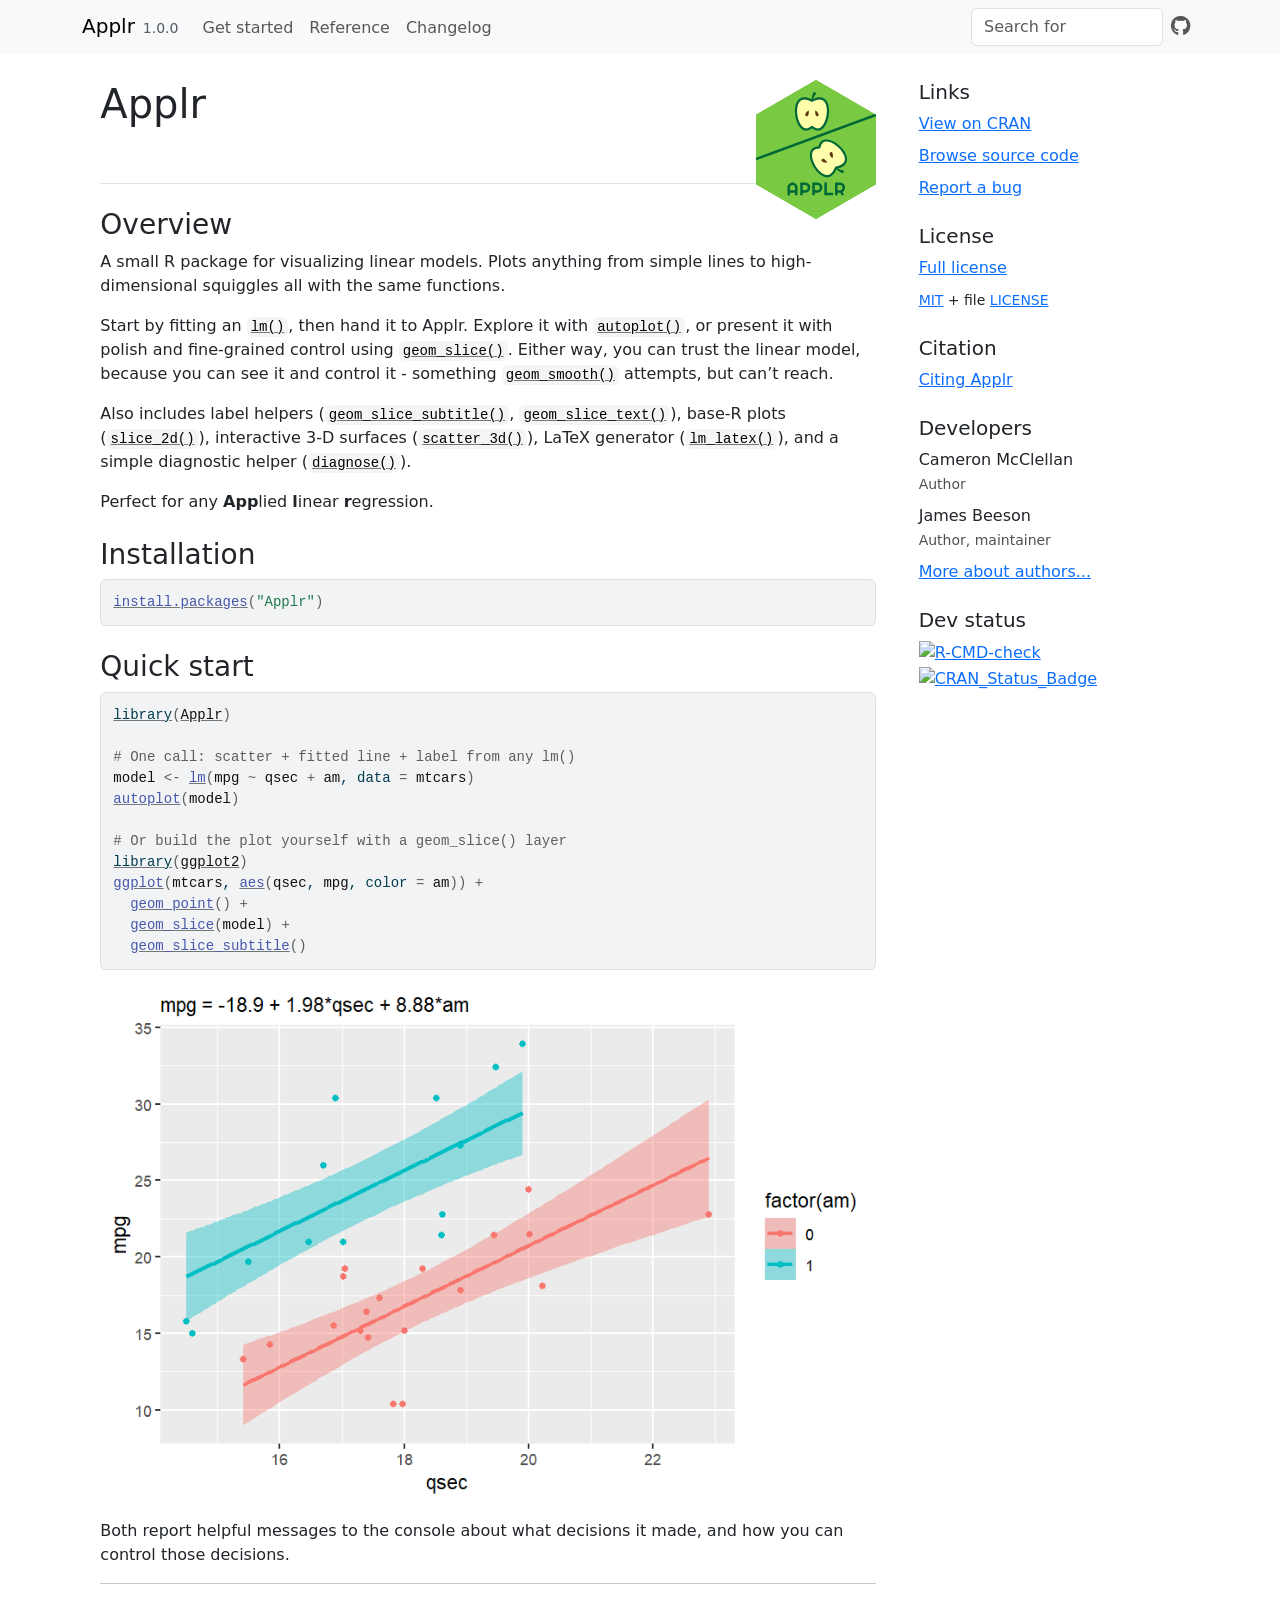
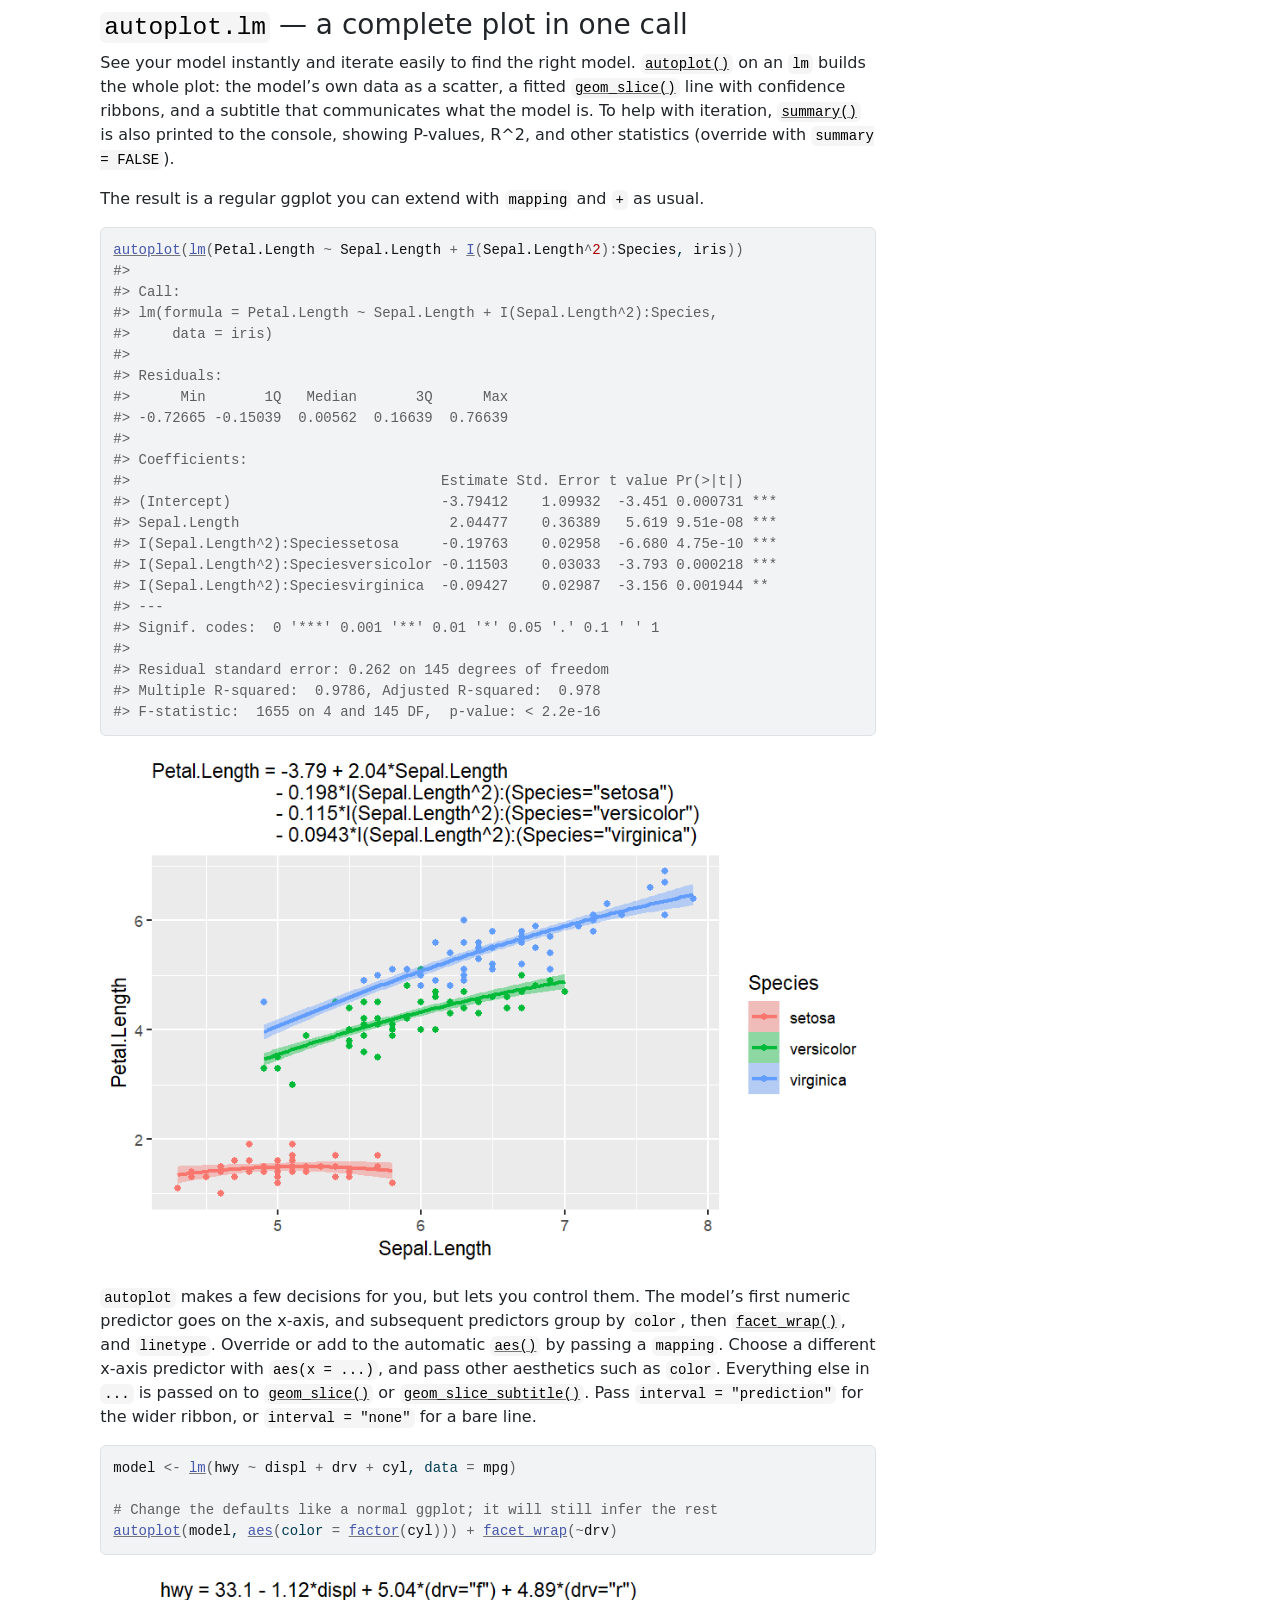
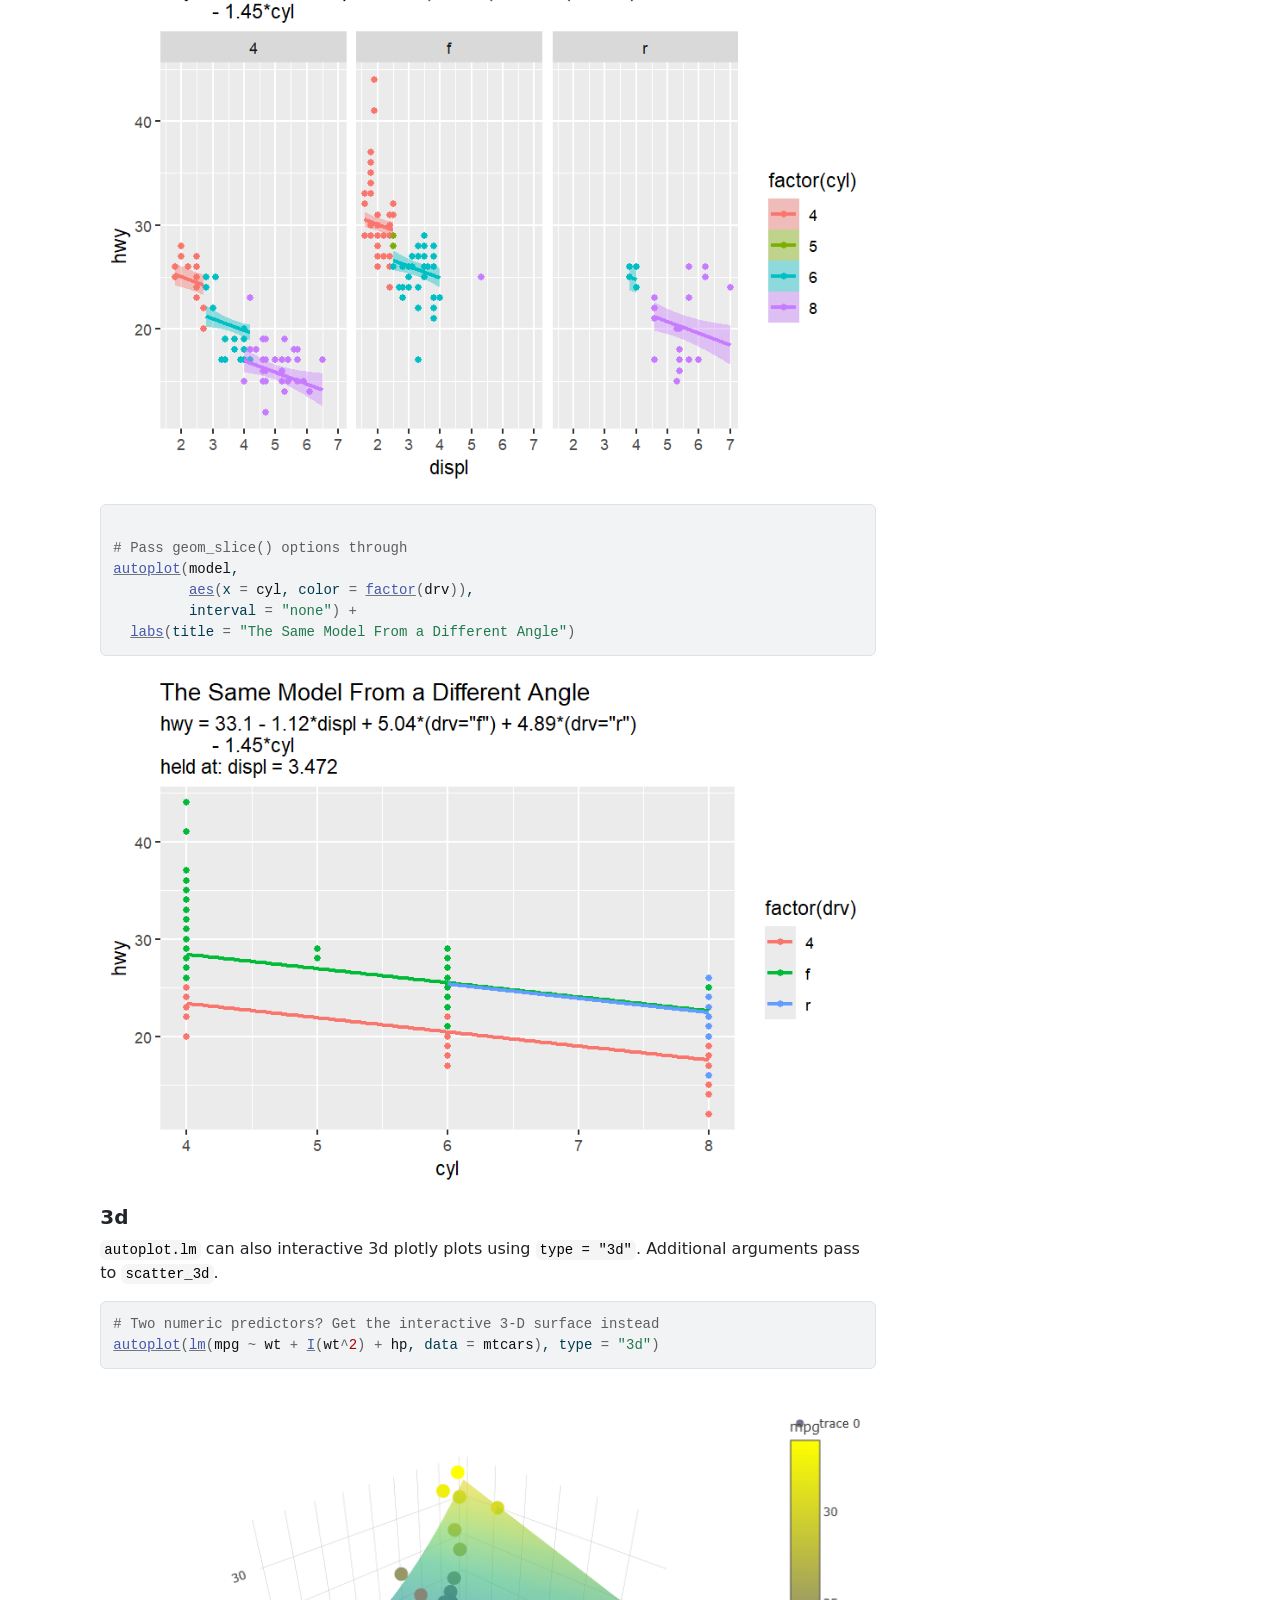
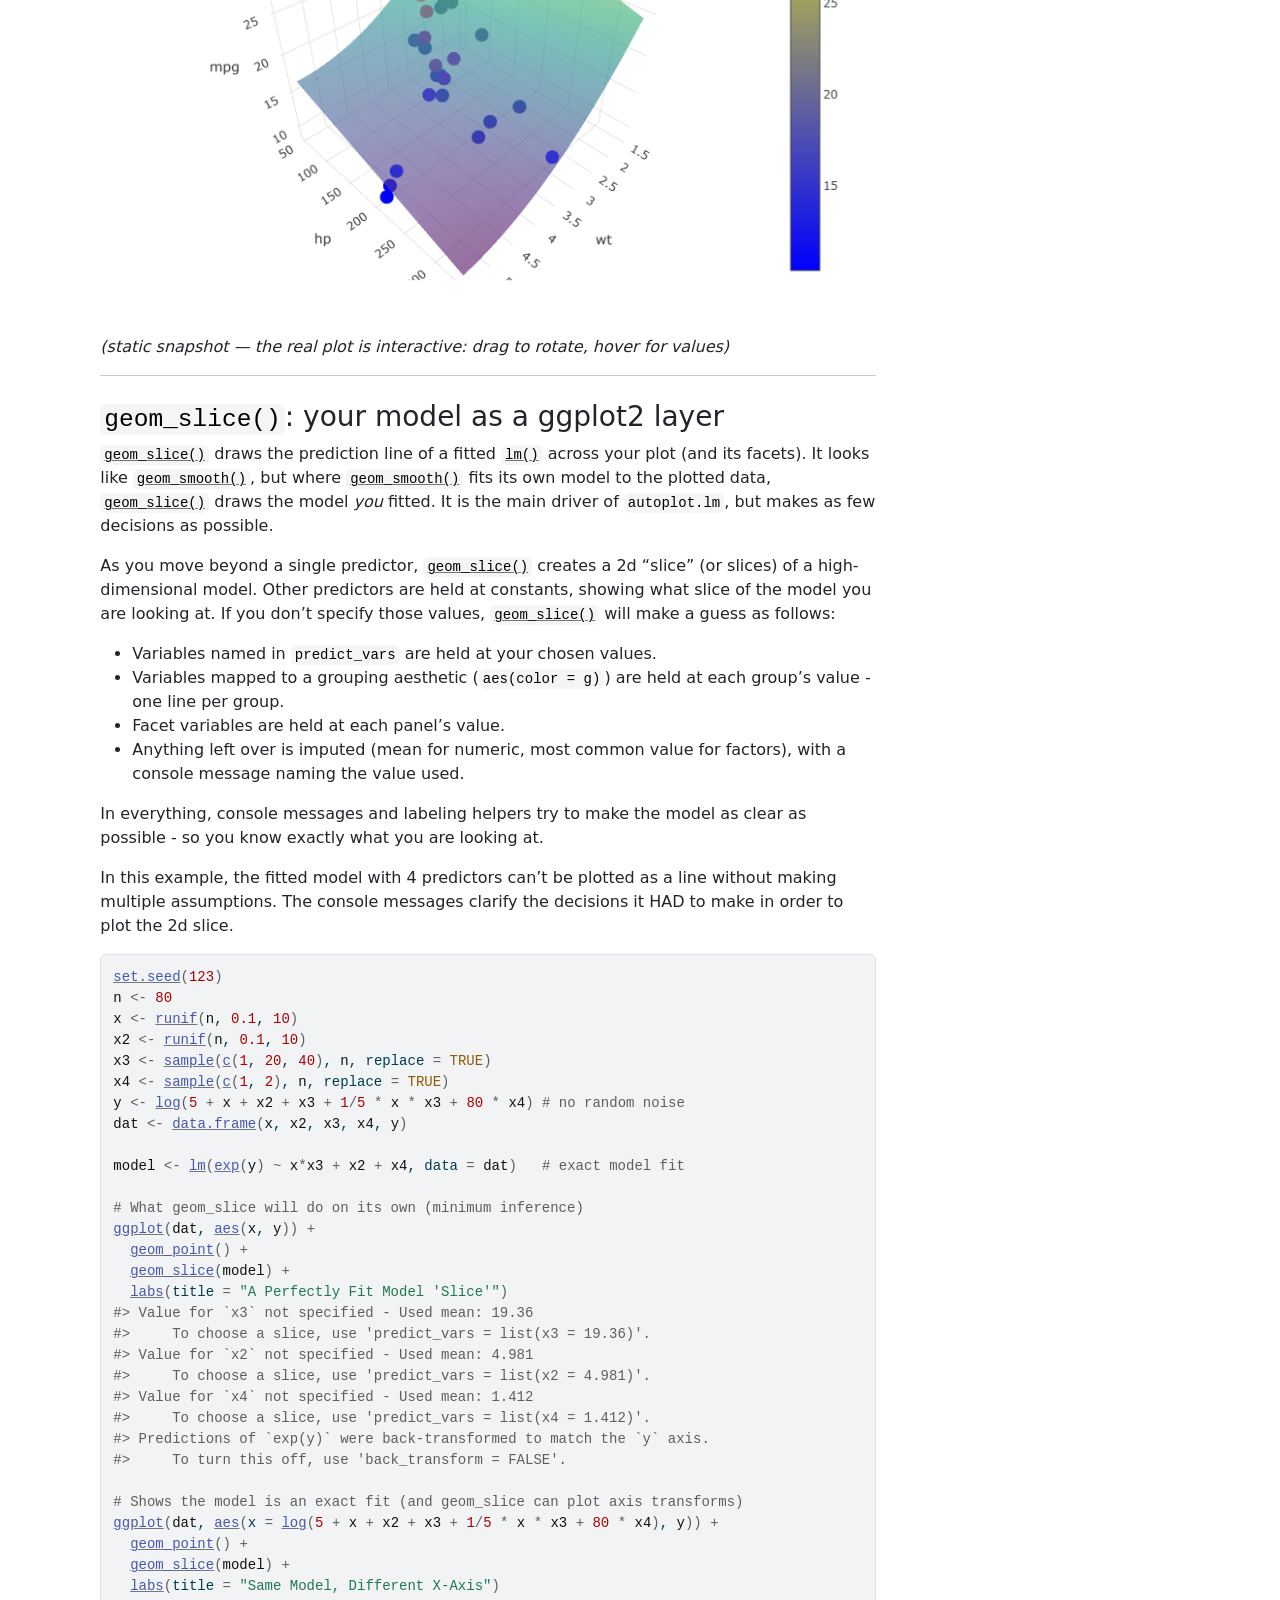
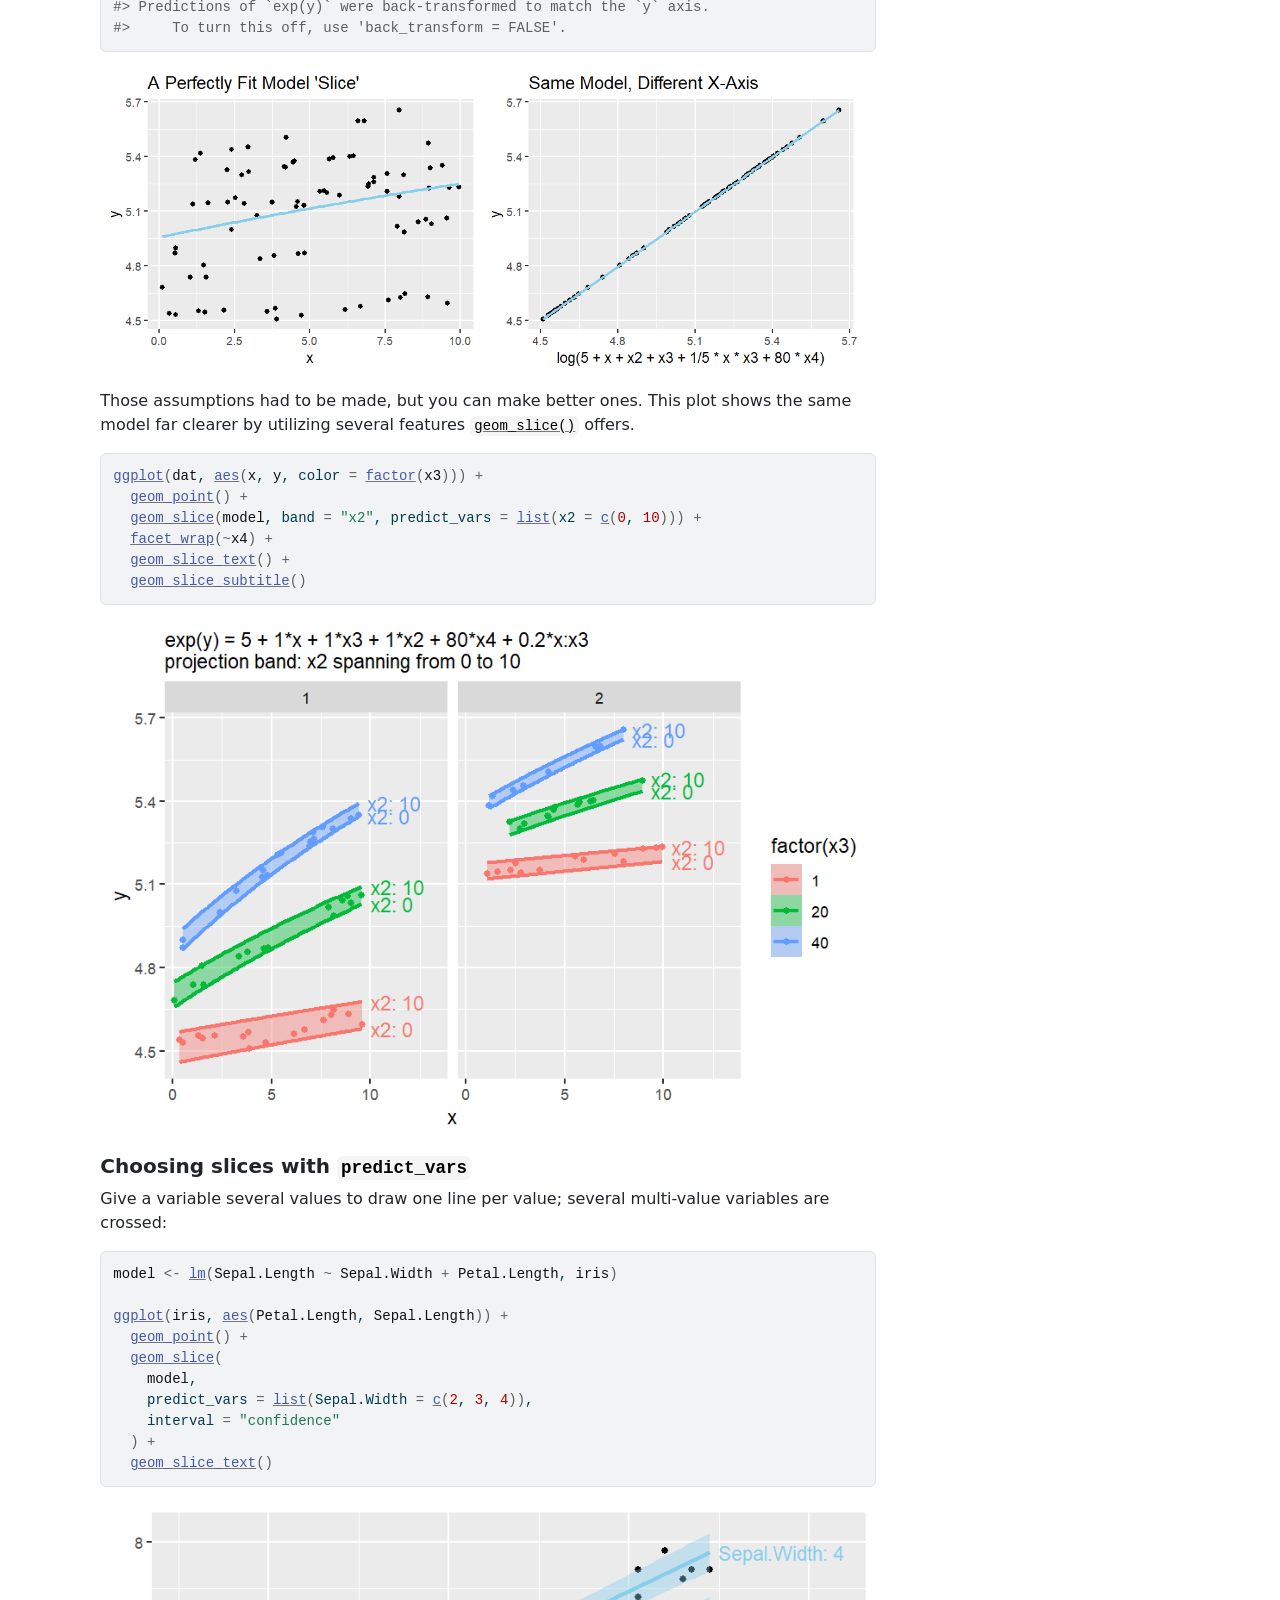
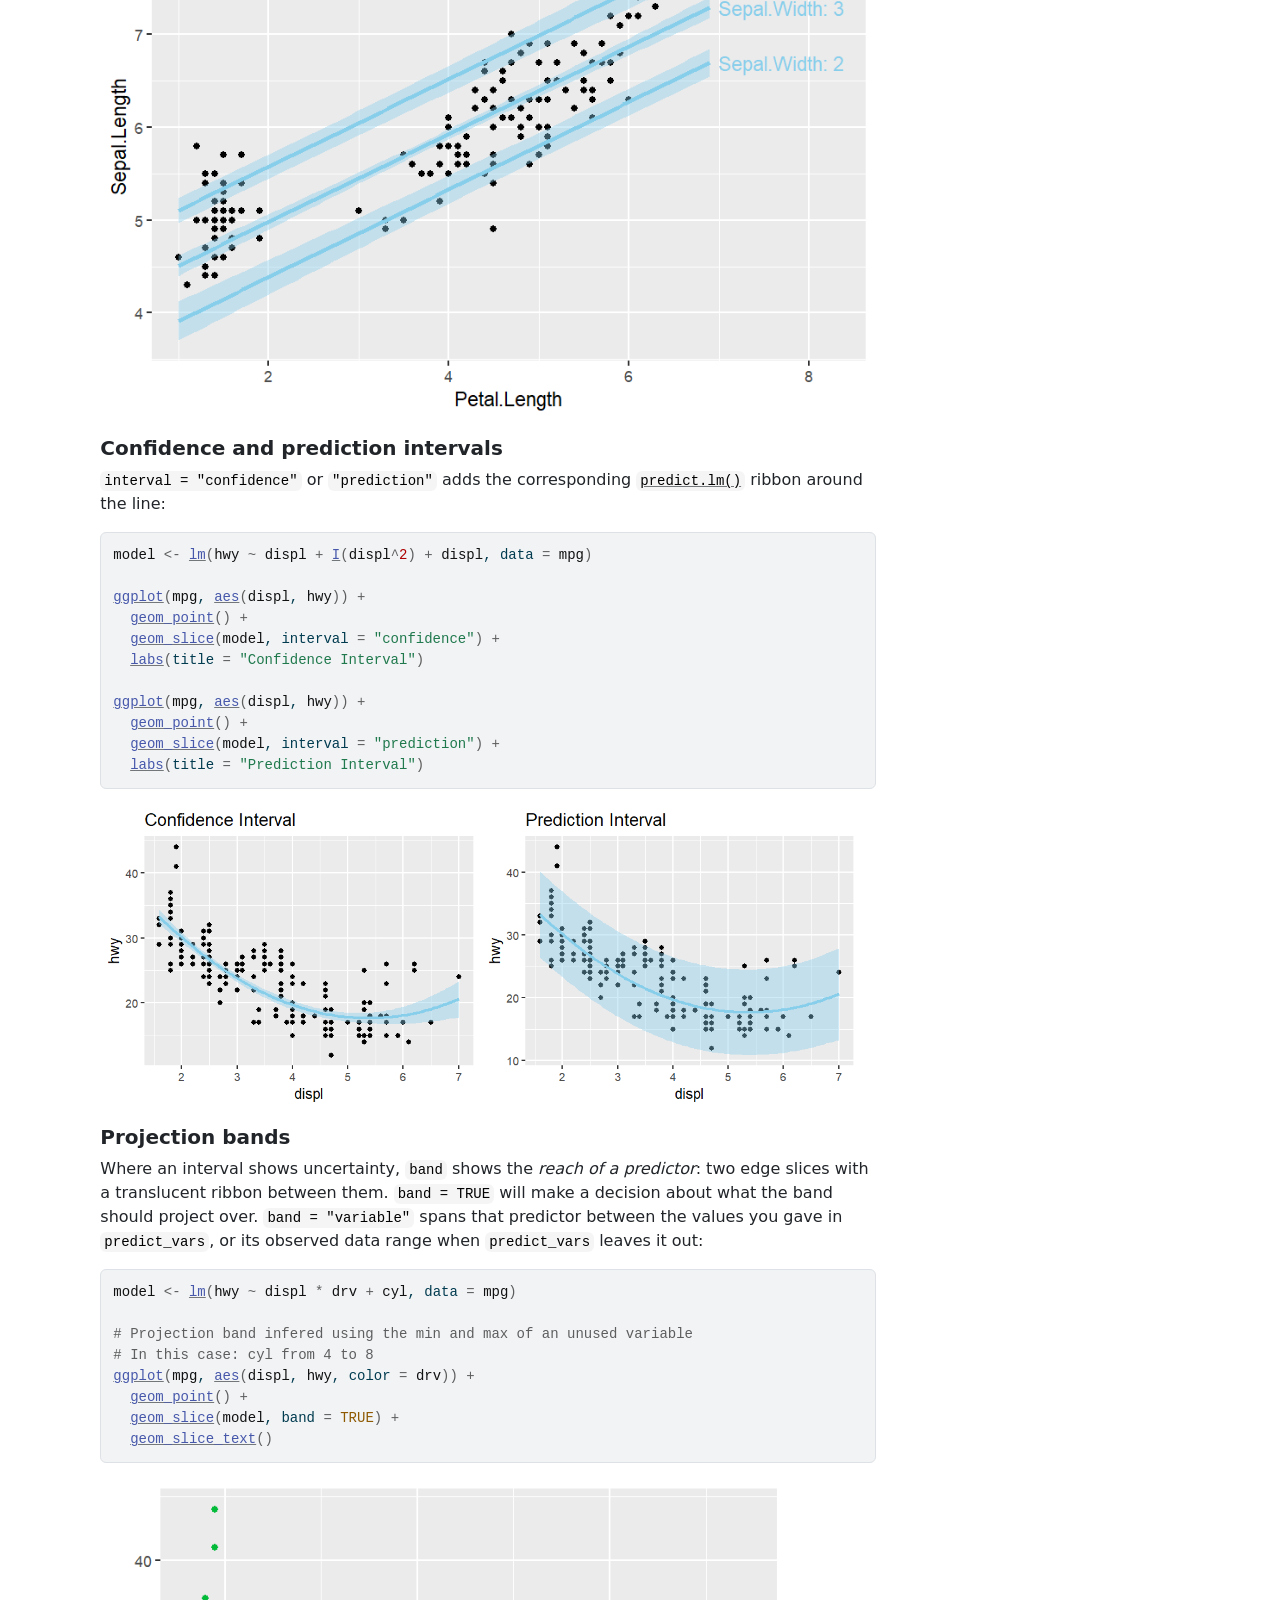
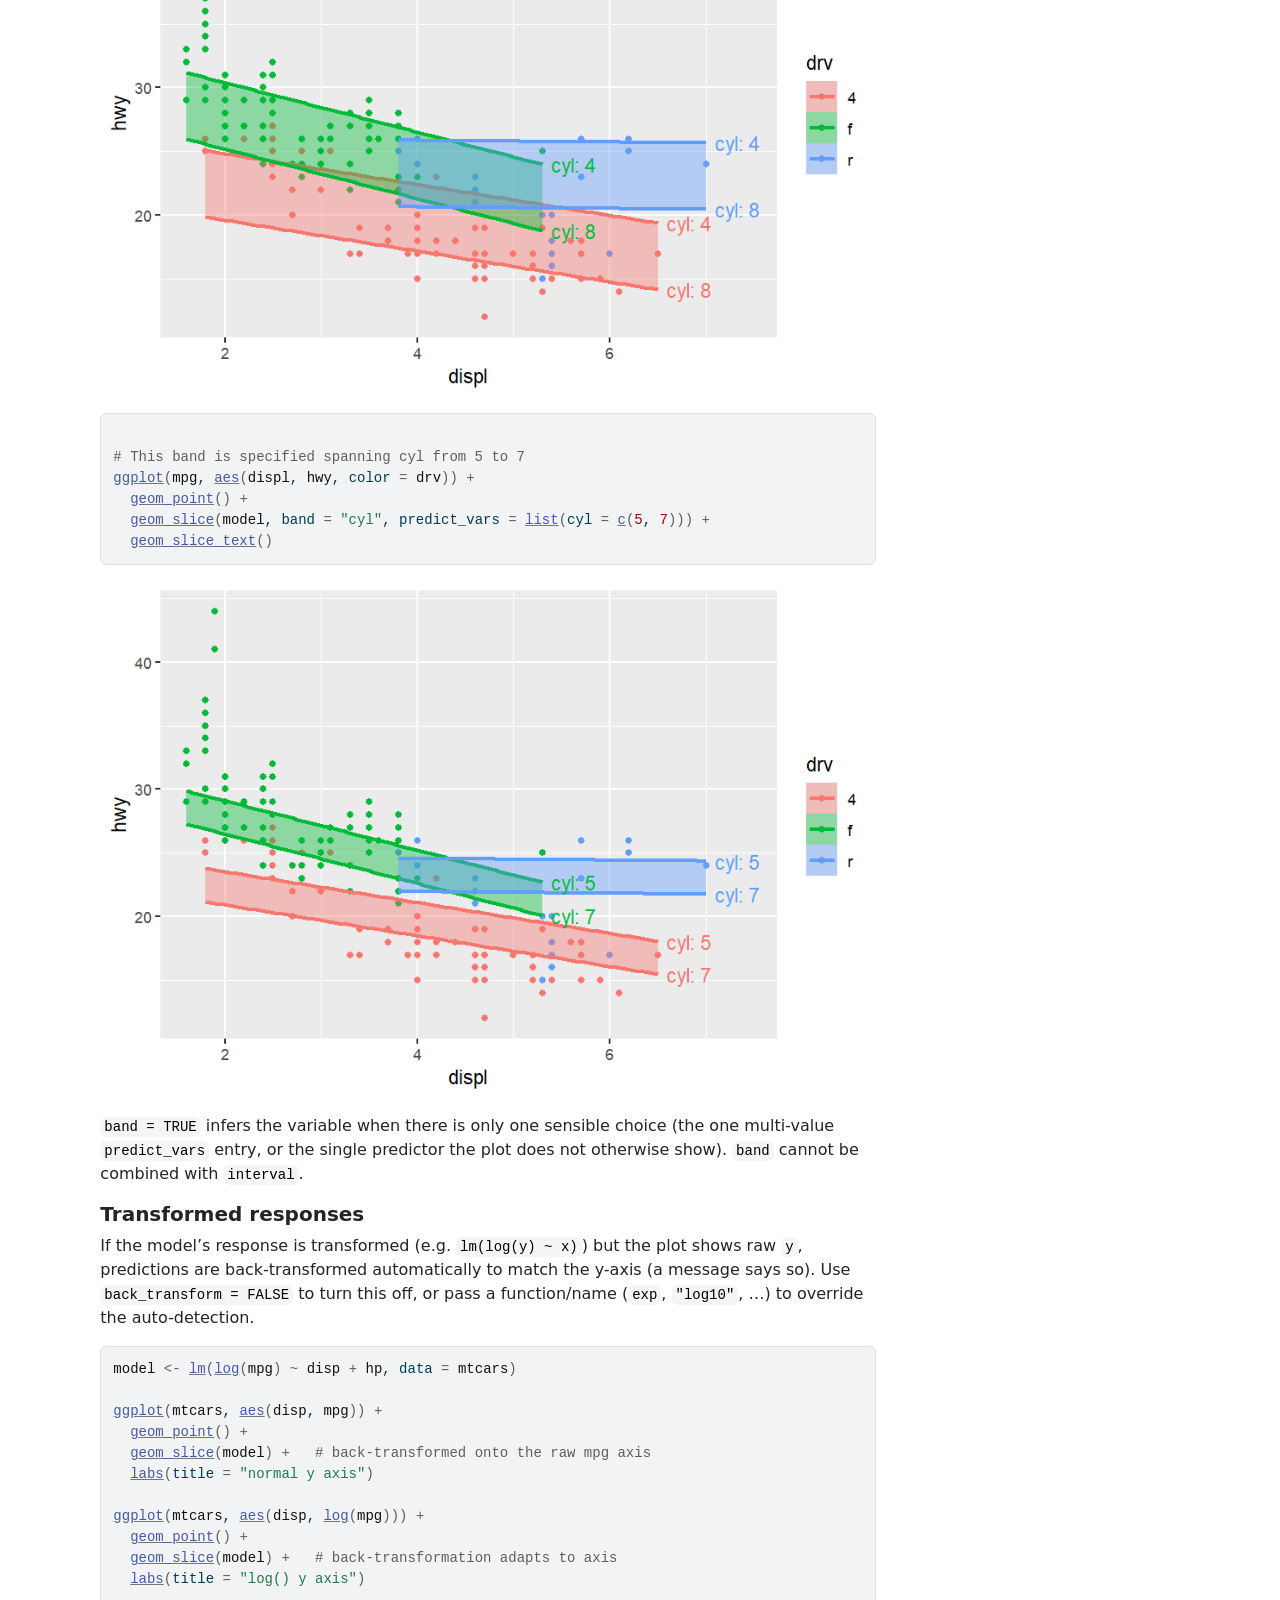
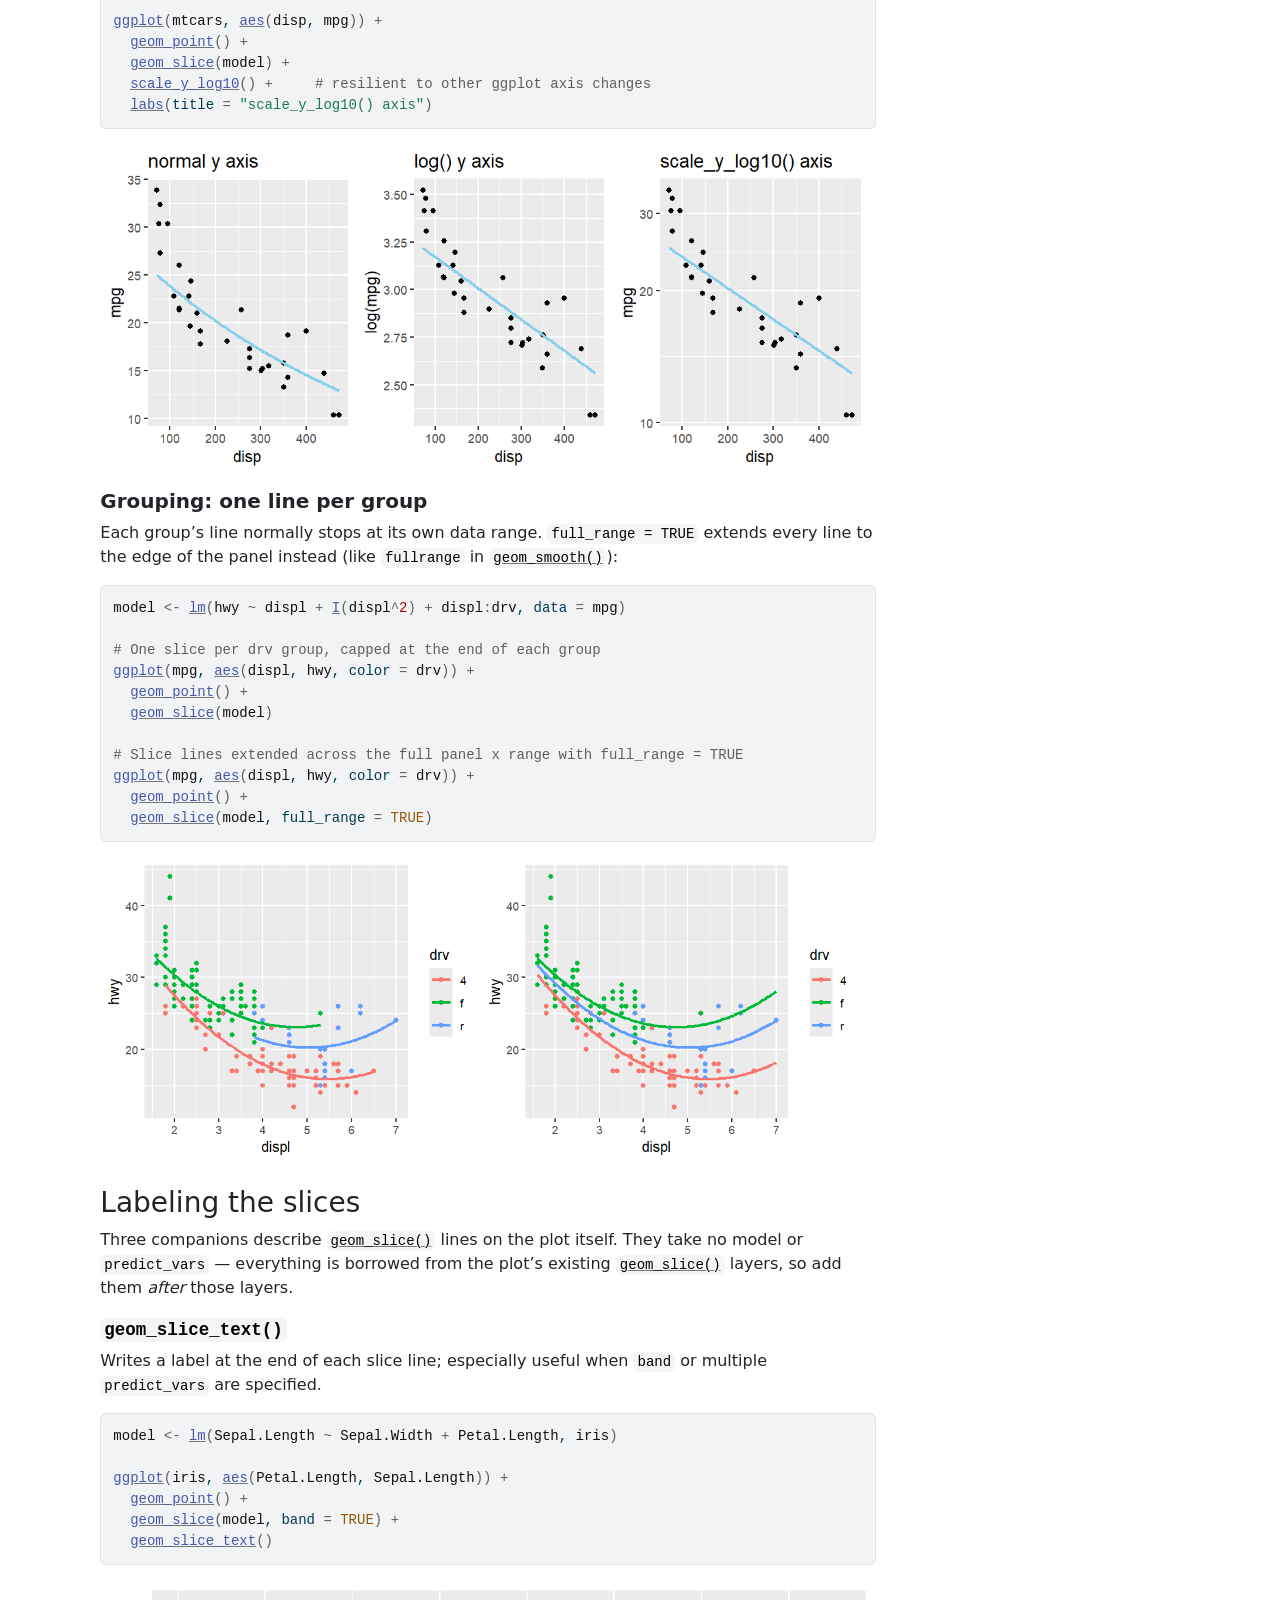
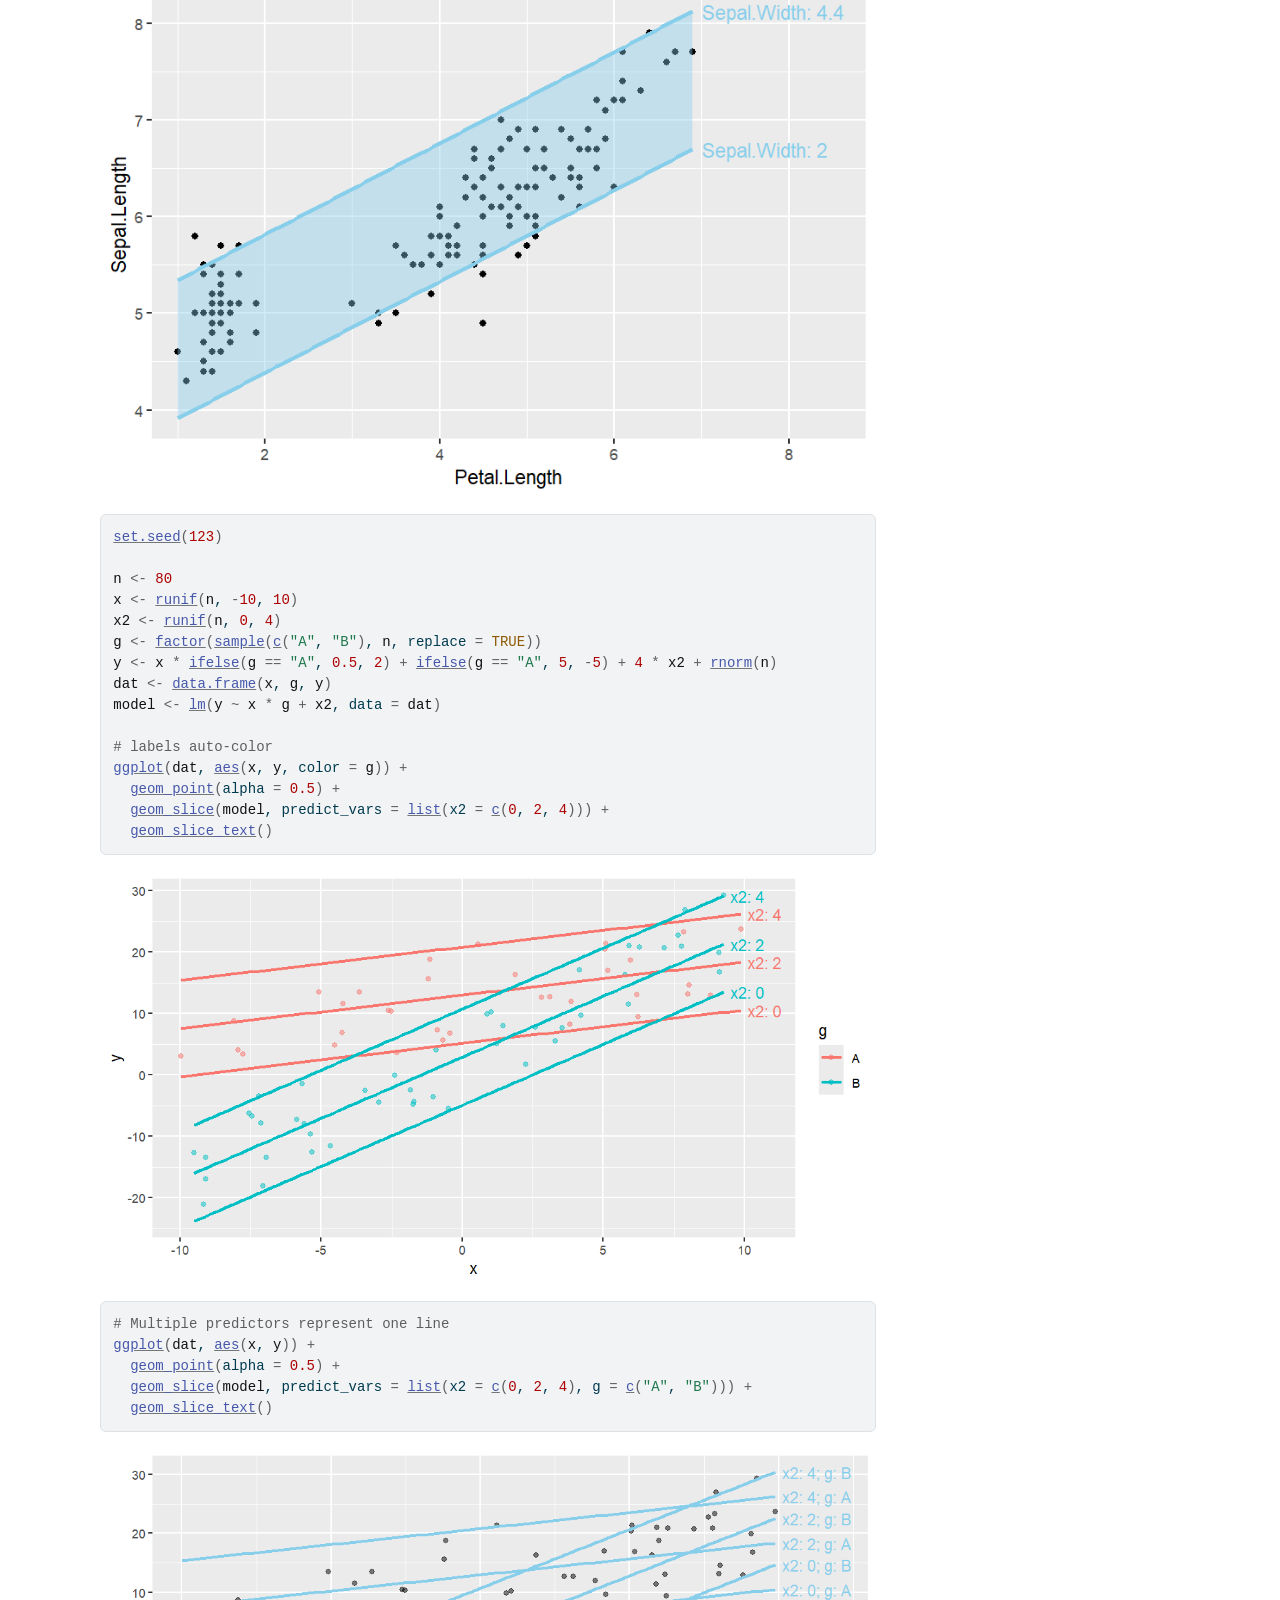
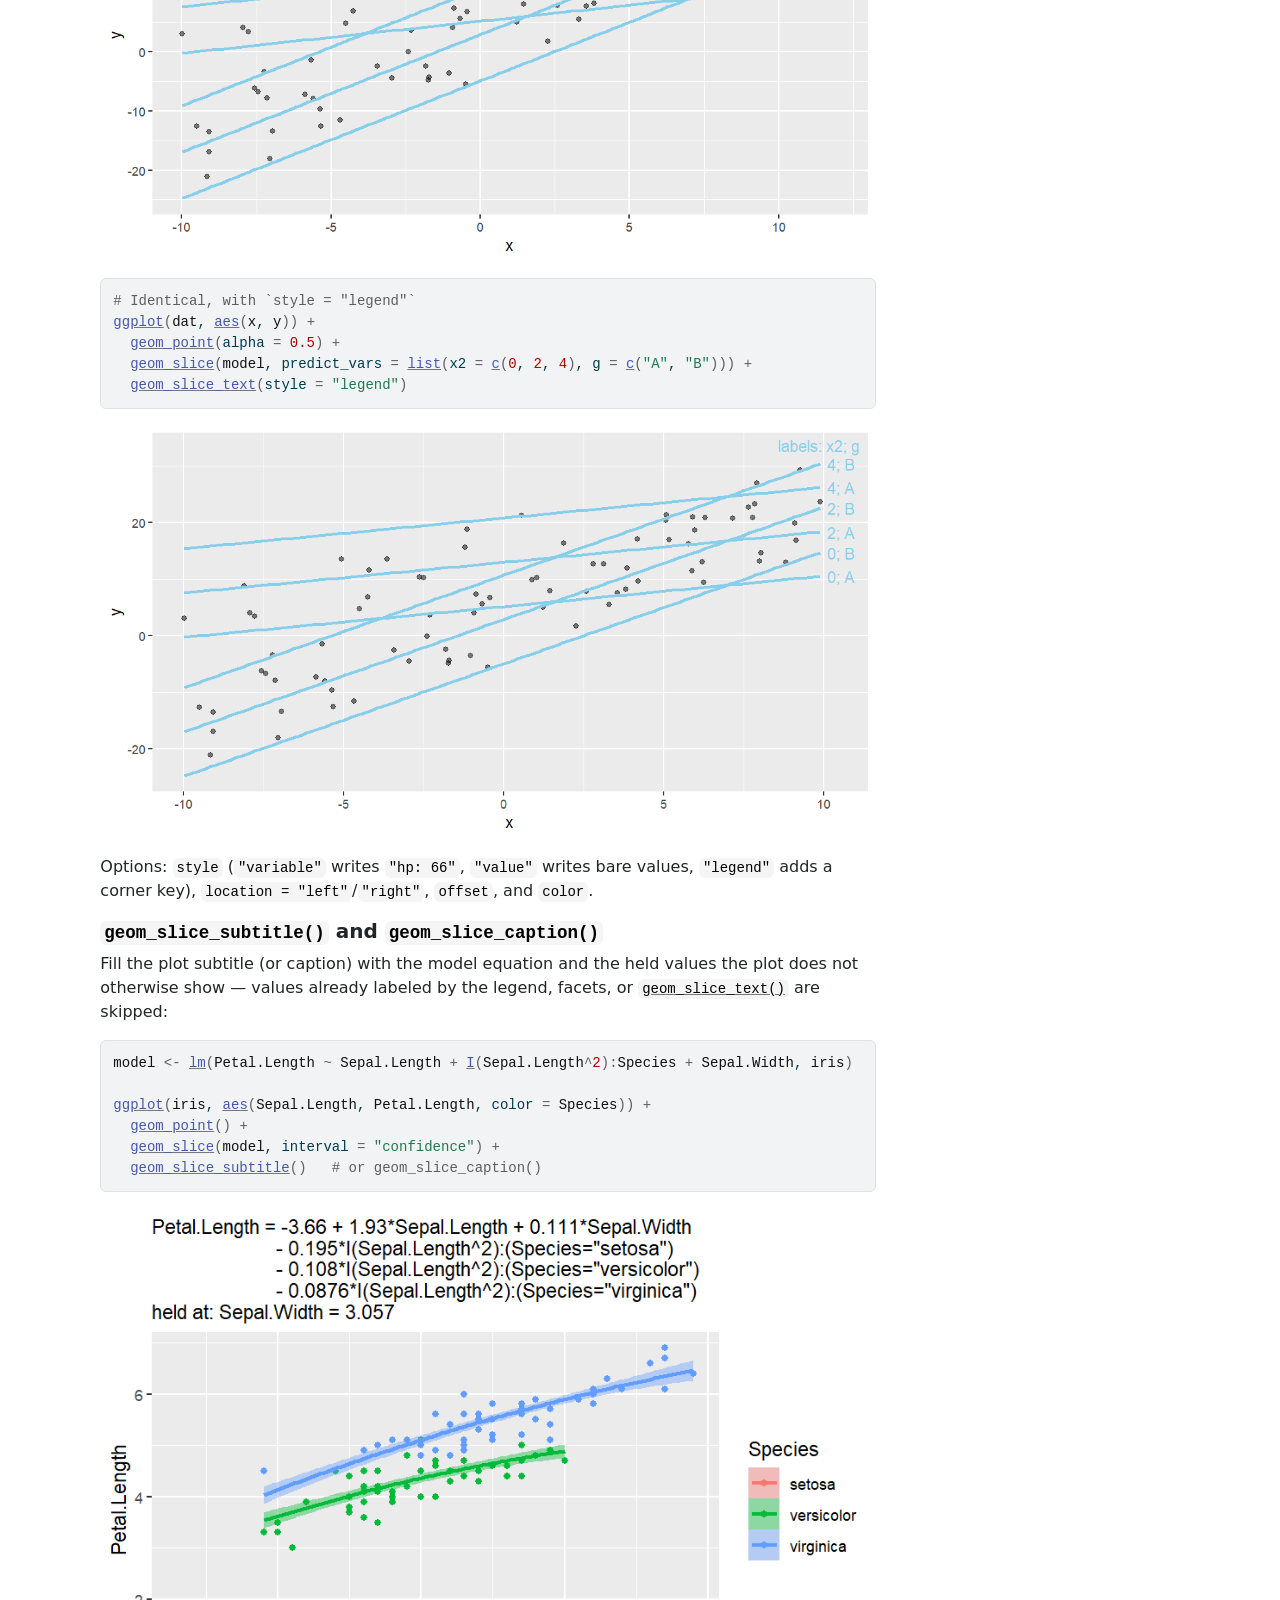
==== commit 34d707df: "Deploying to gh-pages from @ saundersg/Applr@c3fb65067feac31b6efe4d0811a00e412c2af437 🚀" ====
--- a/index.html
+++ b/index.html
@@ -67,9 +67,7 @@
 <h2 id="installation">Installation<a class="anchor" aria-label="anchor" href="#installation"></a>
 </h2>
 <div class="sourceCode" id="cb1"><pre class="downlit sourceCode r">
-<code class="sourceCode R"><span><span class="fu"><a href="https://rdrr.io/r/utils/install.packages.html" class="external-link">install.packages</a></span><span class="op">(</span><span class="st">"devtools"</span><span class="op">)</span>      <span class="co"># if you don’t have it</span></span>
-<span><span class="fu">devtools</span><span class="fu">::</span><span class="fu">install_github</span><span class="op">(</span><span class="st">"saundersg/Applr"</span><span class="op">)</span></span>
-<span><span class="kw"><a href="https://rdrr.io/r/base/library.html" class="external-link">library</a></span><span class="op">(</span><span class="va"><a href="https://saundersg.github.io/Applr/">Applr</a></span><span class="op">)</span></span></code></pre></div>
+<code class="sourceCode R"><span><span class="fu"><a href="https://rdrr.io/r/utils/install.packages.html" class="external-link">install.packages</a></span><span class="op">(</span><span class="st">"Applr"</span><span class="op">)</span></span></code></pre></div>
 </div>
 <div class="section level2">
 <h2 id="quick-start">Quick start<a class="anchor" aria-label="anchor" href="#quick-start"></a>
@@ -495,6 +493,7 @@
   </main><aside class="col-md-3"><div class="links">
 <h2 data-toc-skip>Links</h2>
 <ul class="list-unstyled">
+<li><a href="https://cloud.r-project.org/package=Applr" class="external-link">View on CRAN</a></li>
 <li><a href="https://github.com/saundersg/Applr/" class="external-link">Browse source code</a></li>
 <li><a href="https://github.com/saundersg/Applr/issues" class="external-link">Report a bug</a></li>
 </ul>
